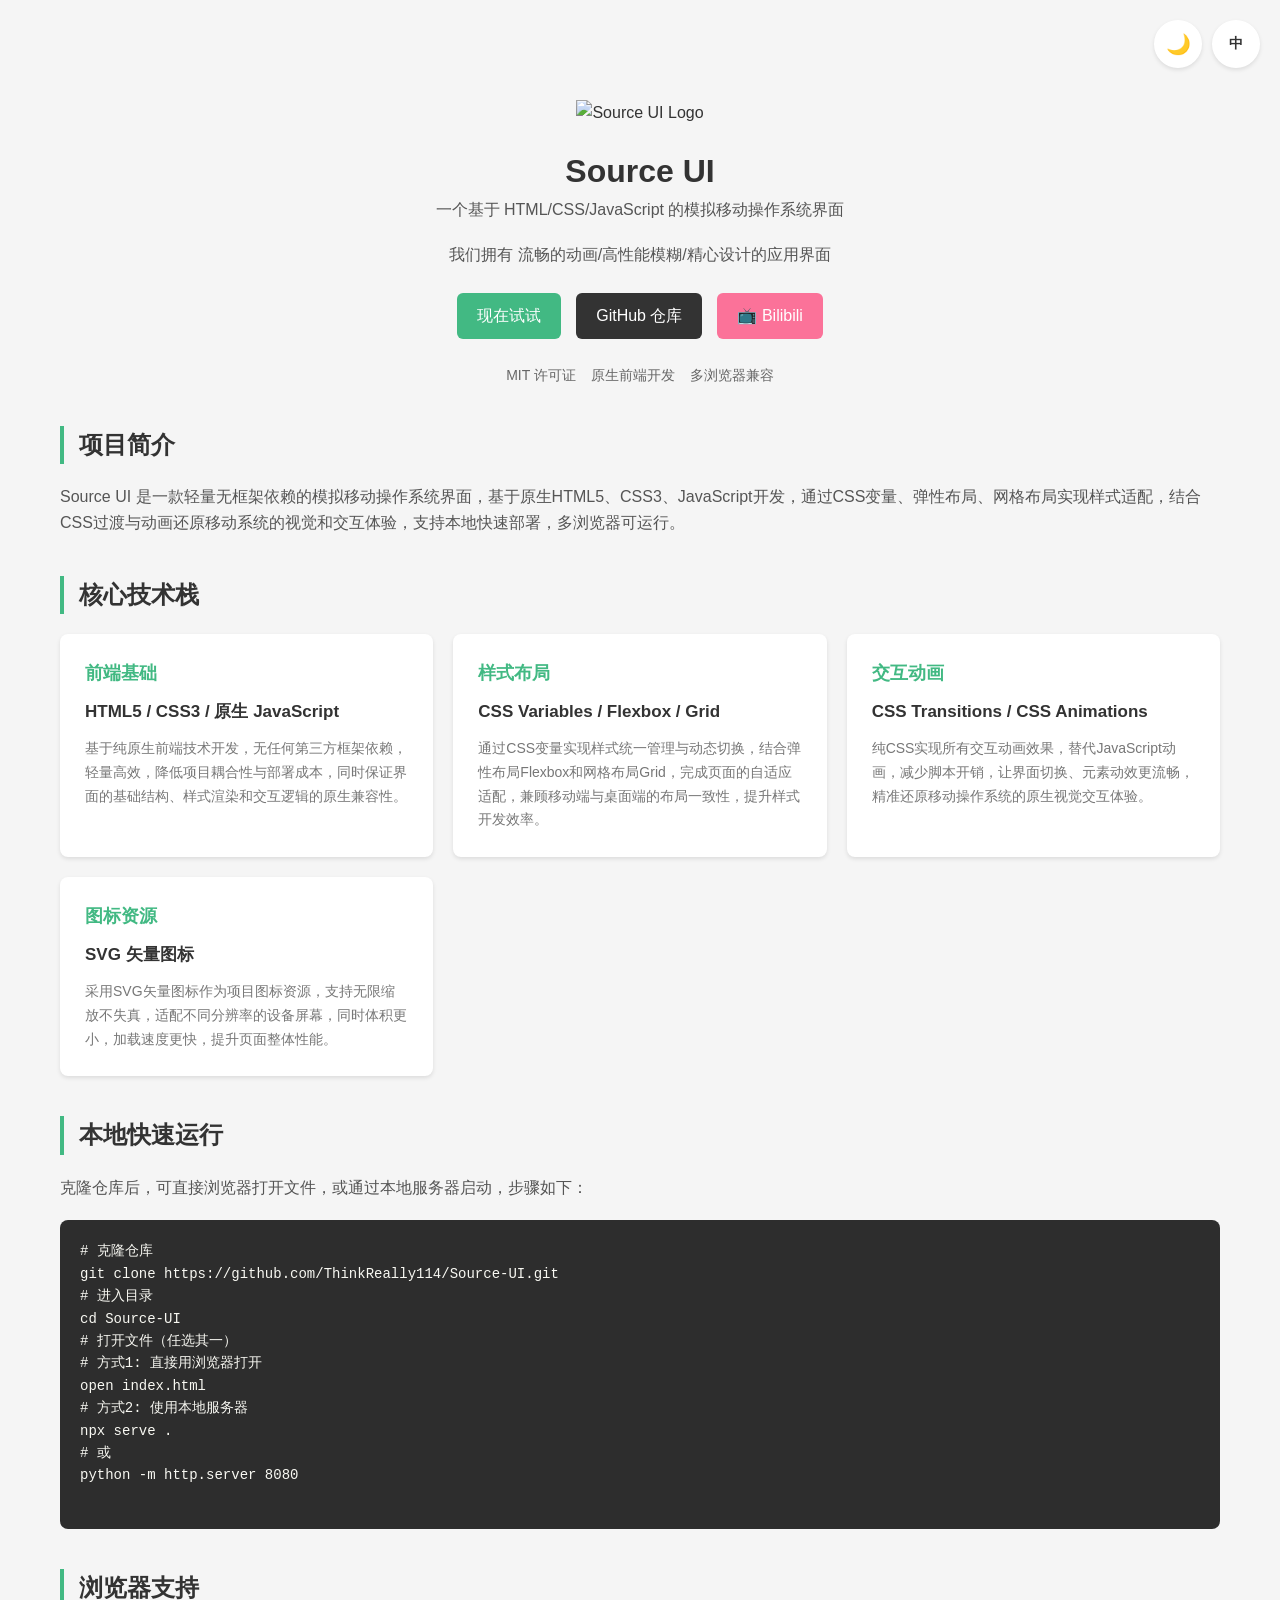
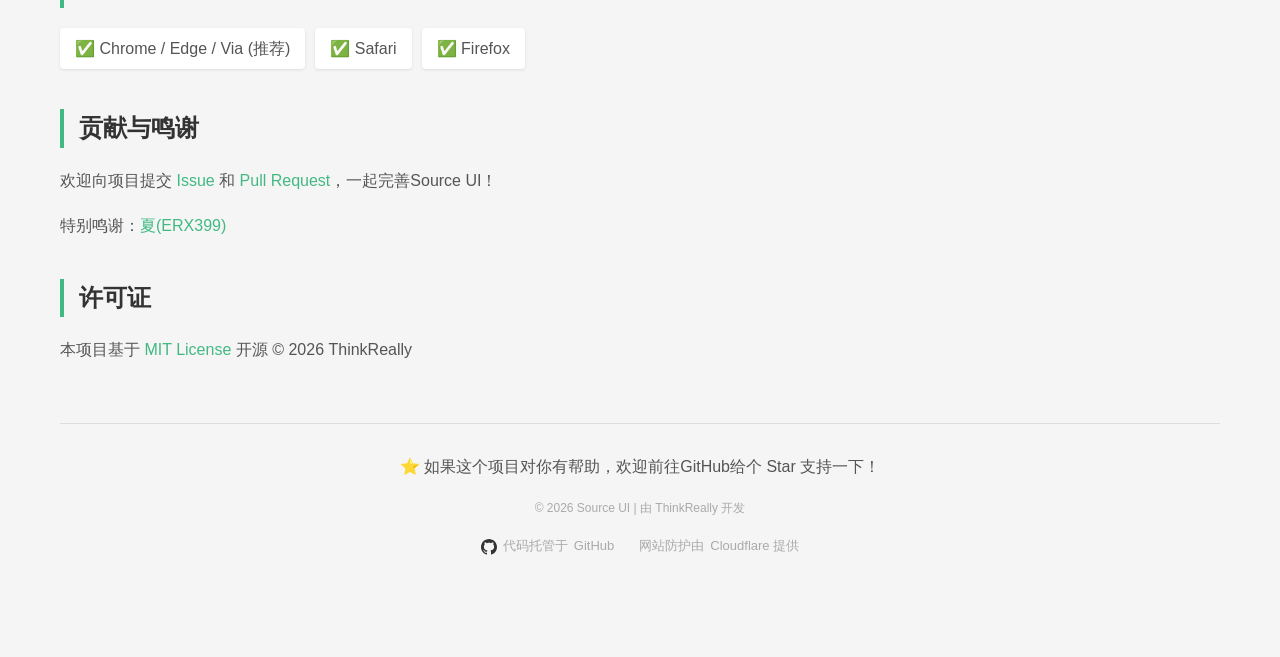
==== index.html @ 9b94d19e "Update index.html" ====
<!DOCTYPE html>
<html lang="zh-CN">
<head>
    <meta charset="UTF-8">
    <meta name="viewport" content="width=device-width, initial-scale=1.0">
    <title>Source UI - 模拟移动操作系统界面</title>
    <!-- 引入鸿蒙开源字体 HarmonyOS Sans 免费CDN -->
    <link rel="stylesheet" href="https://cdn.jsdelivr.net/npm/@fontsource/harmonyos-sans@4.0.0/index.min.css">
    <style>
        * {
            margin: 0;
            padding: 0;
            box-sizing: border-box;
            /* 全局替换为鸿蒙字体，兜底系统无衬线字体 */
            font-family: "HarmonyOS Sans", -apple-system, BlinkMacSystemFont, "Segoe UI", Roboto, "Helvetica Neue", Arial, sans-serif;
            transition: background-color 0.3s ease, color 0.3s ease, border-color 0.3s ease, box-shadow 0.3s ease, fill 0.3s ease, opacity 0.3s ease, transform 0.3s ease, visibility 0.3s ease;
            outline: none;
            -webkit-tap-highlight-color: transparent;
        }
        button::-moz-focus-inner,
        a::-moz-focus-inner {
            border: 0;
        }
        button, a, input, select {
            outline: none !important;
            -webkit-appearance: none;
            appearance: none;
        }
        button:focus, a:focus,
        button:focus-visible, a:focus-visible {
            outline: 0 !important;
            box-shadow: none !important;
        }
        :root {
            --bg-main: #f5f5f5;
            --bg-card: #ffffff;
            --bg-code: #2d2d2d;
            --bg-btn-git: #333333;
            --text-main: #333333;
            --text-secondary: #555555;
            --text-tertiary: #666666;
            --text-code: #f8f8f2;
            --border-color: #dddddd;
            --accent-color: #42b983;
            --bili-color: #fb7299;
            --shadow: 0 2px 4px rgba(0,0,0,0.1);
            --shadow-sm: 0 1px 3px rgba(0,0,0,0.1);
            --bg-lang: #ffffff;
            --text-sm: #777777;
            --text-copyright: #aaaaaa;
            --icon-color: #333333;
            --modal-mask: rgba(0,0,0,0.2);
            --modal-bg: #ffffff;
        }
        :root.dark {
            --bg-main: #1a1a1a;
            --bg-card: #2d2d2d;
            --bg-code: #1e1e1e;
            --bg-btn-git: #444444;
            --text-main: #f5f5f5;
            --text-secondary: #e0e0e0;
            --text-tertiary: #b0b0b0;
            --text-code: #dcdcdc;
            --border-color: #444444;
            --accent-color: #42b983;
            --bili-color: #fb7299;
            --shadow: 0 2px 4px rgba(0,0,0,0.3);
            --shadow-sm: 0 1px 3px rgba(0,0,0,0.3);
            --bg-lang: #2d2d2d;
            --text-sm: #999999;
            --text-copyright: #666666;
            --icon-color: #e0e0e0;
            --modal-mask: rgba(0,0,0,0.3);
            --modal-bg: #2d2d2d;
        }
        html {
            background-color: var(--bg-main);
            transition: background-color 0.3s ease;
        }
        body {
            background: var(--bg-main);
            color: var(--text-main);
            line-height: 1.6;
            padding: 20px;
            max-width: 1200px;
            margin: 0 auto;
            padding-top: 80px;
            padding-bottom: 80px;
            position: relative;
            min-height: 100vh;
        }
        body.modal-open {
            overflow: hidden;
        }
        .control-buttons {
            position: fixed;
            top: 20px;
            right: 20px;
            display: flex;
            gap: 10px;
            z-index: 9999;
        }
        .mode-toggle, .lang-select {
            width: 48px;
            height: 48px;
            border-radius: 50%;
            border: none;
            background: var(--bg-lang);
            color: var(--text-main);
            font-size: 20px;
            cursor: pointer;
            box-shadow: var(--shadow);
            display: flex;
            align-items: center;
            justify-content: center;
            transform: translateZ(0);
        }
        .lang-select {
            font-size: 14px;
            font-weight: 600;
        }
        .mode-toggle:hover, .lang-select:hover {
            background: var(--accent-color);
            color: #fff;
        }
        /* 语言选择模态框样式（保留背景毛玻璃+开闭动画） */
        .lang-modal-mask {
            position: fixed;
            top: 0;
            left: 0;
            width: 100%;
            height: 100%;
            background: var(--modal-mask);
            display: flex;
            align-items: center;
            justify-content: center;
            z-index: 10000;
            /* 模态框背景毛玻璃模糊完整保留 */
            -webkit-backdrop-filter: blur(14px);
            backdrop-filter: blur(14px);
            transform: translateZ(0);
            will-change: backdrop-filter, opacity;
            /* 开闭双动画核心配置 */
            opacity: 0;
            visibility: hidden;
            pointer-events: none;
            transition: opacity 0.35s ease, visibility 0.35s ease, backdrop-filter 0.35s ease;
        }
        .lang-modal-mask.show {
            opacity: 1;
            visibility: visible;
            pointer-events: all;
        }
        .lang-modal {
            background: var(--modal-bg);
            border-radius: 16px;
            width: 90%;
            max-width: 400px;
            box-shadow: 0 8px 32px rgba(0,0,0,0.15);
            /* 开闭缩放动画 */
            transform: scale(0.85) translateY(20px);
            opacity: 0;
            transition: transform 0.35s cubic-bezier(0.34, 1.56, 0.64, 1), opacity 0.35s ease;
            transform: translateZ(0);
        }
        .lang-modal-mask.show .lang-modal {
            transform: scale(1) translateY(0);
            opacity: 1;
        }
        .lang-modal-header {
            display: flex;
            align-items: center;
            justify-content: space-between;
            padding: 20px 24px;
            border-bottom: 1px solid var(--border-color);
        }
        .lang-modal-header h3 {
            font-size: 18px;
            color: var(--text-main);
            font-weight: 600;
        }
        .lang-modal-close {
            width: 32px;
            height: 32px;
            border-radius: 50%;
            border: none;
            background: transparent;
            color: var(--text-tertiary);
            font-size: 22px;
            cursor: pointer;
            display: flex;
            align-items: center;
            justify-content: center;
            transition: all 0.2s ease;
        }
        .lang-modal-close:hover {
            background: var(--bg-main);
            color: var(--accent-color);
        }
        .lang-modal-options {
            padding: 8px 0;
        }
        .lang-option {
            padding: 16px 24px;
            cursor: pointer;
            color: var(--text-main);
            font-size: 16px;
            transition: all 0.2s ease;
            display: flex;
            align-items: center;
            justify-content: space-between;
        }
        .lang-option:hover {
            background: var(--bg-main);
            color: var(--accent-color);
        }
        .lang-option.active {
            color: var(--accent-color);
            font-weight: 600;
        }
        .lang-option.active::after {
            content: "✓";
            color: var(--accent-color);
            font-weight: 700;
        }
        header {
            text-align: center;
            margin: 20px 0 40px;
        }
        .logo {
            width: 200px;
            margin-bottom: 20px;
        }
        .btn-group {
            display: flex;
            gap: 15px;
            justify-content: center;
            flex-wrap: wrap;
            margin: 25px 0;
        }
        .btn {
            text-decoration: none;
            color: #fff;
            padding: 10px 20px;
            border-radius: 6px;
            font-size: 16px;
            transition: opacity 0.3s, background-color 0.3s;
            display: inline-block;
        }
        .btn:hover {
            opacity: 0.9;
            text-decoration: none;
        }
        .btn-try {
            background: var(--accent-color);
        }
        .btn-github {
            background: var(--bg-btn-git);
        }
        .btn-bilibili {
            background: var(--bili-color);
        }
        .tag-group {
            display: flex;
            gap: 15px;
            justify-content: center;
            flex-wrap: wrap;
            color: var(--text-tertiary);
            font-size: 14px;
            margin-bottom: 30px;
        }
        h2 {
            font-size: 24px;
            margin: 40px 0 20px;
            color: var(--text-main);
            border-left: 4px solid var(--accent-color);
            padding-left: 15px;
        }
        p {
            font-size: 16px;
            margin-bottom: 20px;
            color: var(--text-secondary);
        }
        .tech-stack {
            display: grid;
            grid-template-columns: repeat(auto-fit, minmax(280px, 1fr));
            gap: 20px;
            margin: 20px 0;
        }
        .tech-card {
            background: var(--bg-card);
            padding: 25px;
            border-radius: 8px;
            box-shadow: var(--shadow);
        }
        .tech-card h3 {
            color: var(--accent-color);
            font-size: 18px;
            margin-bottom: 10px;
            display: flex;
            align-items: center;
            gap: 8px;
        }
        .tech-card .tech-name {
            color: var(--text-main);
            font-weight: 600;
            font-size: 17px;
            margin-bottom: 12px;
        }
        .tech-card .tech-desc {
            color: var(--text-sm);
            font-size: 14px;
            line-height: 1.7;
        }
        pre {
            background: var(--bg-code);
            color: var(--text-code);
            padding: 20px;
            border-radius: 8px;
            overflow-x: auto;
            font-size: 14px;
            margin: 20px 0;
            /* 代码块等宽字体兜底 */
            font-family: "HarmonyOS Sans SC", "Consolas", "Monaco", monospace;
        }
        .browser-list {
            display: flex;
            gap: 10px;
            flex-wrap: wrap;
            margin: 15px 0;
        }
        .browser-item {
            background: var(--bg-card);
            padding: 8px 15px;
            border-radius: 4px;
            box-shadow: var(--shadow-sm);
            color: var(--text-secondary);
        }
        .browser-item::before {
            content: "✅ ";
            color: var(--accent-color);
        }
        footer {
            text-align: center;
            margin: 60px 0 20px;
            padding-top: 30px;
            border-top: 1px solid var(--border-color);
            color: var(--text-tertiary);
            font-size: 14px;
        }
        /* 版权文字缩小+压暗专属样式 */
        .copyright-text {
            font-size: 12px;
            color: var(--text-copyright);
            margin-bottom: 18px;
        }
        /* 标识容器样式 */
        .protected-badges {
            display: flex;
            align-items: center;
            justify-content: center;
            flex-wrap: wrap;
            gap: 25px;
            font-size: 13px;
            color: var(--text-copyright);
        }
        .protected-badges a {
            display: inline-flex;
            align-items: center;
            gap: 6px;
            color: var(--text-copyright);
            text-decoration: none;
            transition: color 0.3s ease;
        }
        .protected-badges a:hover {
            color: var(--accent-color);
            text-decoration: none;
        }
        .protected-badges svg {
            width: 16px;
            height: 16px;
            fill: var(--icon-color);
            transition: fill 0.3s ease;
        }
        .protected-badges a:hover svg {
            fill: var(--accent-color);
        }
        a {
            color: var(--accent-color);
            text-decoration: none;
        }
        a:hover {
            text-decoration: underline;
        }
        @media (max-width: 480px) {
            .control-buttons {
                top: 15px;
                right: 15px;
                gap: 8px;
            }
            .mode-toggle, .lang-select {
                width: 40px;
                height: 40px;
                font-size: 18px;
            }
            .lang-select {
                font-size: 12px;
            }
            .logo {
                width: 150px;
            }
            h1 {
                font-size: 24px;
            }
            .btn {
                padding: 8px 16px;
                font-size: 14px;
            }
            body {
                padding-top: 70px;
                padding-bottom: 70px;
                padding-left: 15px;
                padding-right: 15px;
            }
            .tech-stack {
                grid-template-columns: 1fr;
                gap: 15px;
            }
            .tech-card {
                padding: 20px;
            }
            .protected-badges {
                gap: 15px;
                flex-direction: column;
            }
            .lang-modal {
                max-width: 90%;
            }
        }
    </style>
</head>
<body>
    <!-- 控制按钮：深色模式+语言切换 -->
    <div class="control-buttons">
        <button class="mode-toggle" id="modeToggle">🌙</button>
        <button class="lang-select" id="langSelect">中</button>
    </div>

    <!-- 语言选择模态框 -->
    <div class="lang-modal-mask" id="langModalMask">
        <div class="lang-modal" id="langModal">
            <div class="lang-modal-header">
                <h3 data-i18n="langSelectTitle">选择语言</h3>
                <button class="lang-modal-close" id="langModalClose">×</button>
            </div>
            <div class="lang-modal-options">
                <div class="lang-option" data-lang="zh-CN">简体中文</div>
                <div class="lang-option" data-lang="zh-TW">繁體中文</div>
                <div class="lang-option" data-lang="en">English</div>
                <div class="lang-option" data-lang="neko">猫娘语言</div>
            </div>
        </div>
    </div>

    <!-- 头部/logo/按钮 -->
    <header>
        <img src="https://raw.githubusercontent.com/ThinkReally114/Source-UI/main/server.png" alt="Source UI Logo" class="logo">
        <h1 data-i18n="title">Source UI</h1>
        <p data-i18n="subtitle">一个基于 HTML/CSS/JavaScript 的模拟移动操作系统界面</p>
        <p data-i18n="blur">我们拥有 流畅的动画/高性能模糊/精心设计的应用界面</p>
        <div class="btn-group">
            <a href="https://nebulacn.qzz.io/" target="_blank" class="btn btn-try" data-i18n="tryNow">现在试试</a>
            <a href="https://github.com/ThinkReally114/Source-UI" target="_blank" class="btn btn-github" data-i18n="githubRepo">GitHub 仓库</a>
            <a href="#" target="_blank" class="btn btn-bilibili" data-i18n="bilibili">📺 Bilibili</a>
        </div>
        <div class="tag-group">
            <span data-i18n="mitLicense">MIT 许可证</span>
            <span data-i18n="nativeFrontend">原生前端开发</span>
            <span data-i18n="multiBrowser">多浏览器兼容</span>
        </div>
    </header>
    <!-- 项目简介 -->
    <section>
        <h2 data-i18n="projectIntro">项目简介</h2>
        <p data-i18n="projectDesc">Source UI 是一款轻量无框架依赖的模拟移动操作系统界面，基于原生HTML5、CSS3、JavaScript开发，通过CSS变量、弹性布局、网格布局实现样式适配，结合CSS过渡与动画还原移动系统的视觉和交互体验，支持本地快速部署，多浏览器可运行。</p>
    </section>
    <!-- 核心技术栈 -->
    <section>
        <h2 data-i18n="techStack">核心技术栈</h2>
        <div class="tech-stack">
            <div class="tech-card">
                <h3><span data-i18n="frontendTitle">前端基础</span></h3>
                <div class="tech-name" data-i18n="frontendName">HTML5 / CSS3 / 原生 JavaScript</div>
                <div class="tech-desc" data-i18n="frontendDesc">基于纯原生前端技术开发，无任何第三方框架依赖，轻量高效，降低项目耦合性与部署成本，同时保证界面的基础结构、样式渲染和交互逻辑的原生兼容性。</div>
            </div>
            <div class="tech-card">
                <h3><span data-i18n="styleTitle">样式布局</span></h3>
                <div class="tech-name" data-i18n="styleName">CSS Variables / Flexbox / Grid</div>
                <div class="tech-desc" data-i18n="styleDesc">通过CSS变量实现样式统一管理与动态切换，结合弹性布局Flexbox和网格布局Grid，完成页面的自适应适配，兼顾移动端与桌面端的布局一致性，提升样式开发效率。</div>
            </div>
            <div class="tech-card">
                <h3><span data-i18n="animationTitle">交互动画</span></h3>
                <div class="tech-name" data-i18n="animationName">CSS Transitions / CSS Animations</div>
                <div class="tech-desc" data-i18n="animationDesc">纯CSS实现所有交互动画效果，替代JavaScript动画，减少脚本开销，让界面切换、元素动效更流畅，精准还原移动操作系统的原生视觉交互体验。</div>
            </div>
            <div class="tech-card">
                <h3><span data-i18n="iconTitle">图标资源</span></h3>
                <div class="tech-name" data-i18n="iconName">SVG 矢量图标</div>
                <div class="tech-desc" data-i18n="iconDesc">采用SVG矢量图标作为项目图标资源，支持无限缩放不失真，适配不同分辨率的设备屏幕，同时体积更小，加载速度更快，提升页面整体性能。</div>
            </div>
        </div>
    </section>
    <!-- 本地运行 -->
    <section>
        <h2 data-i18n="localRun">本地快速运行</h2>
        <p data-i18n="localRunDesc">克隆仓库后，可直接浏览器打开文件，或通过本地服务器启动，步骤如下：</p>
        <pre>
# 克隆仓库
git clone https://github.com/ThinkReally114/Source-UI.git
# 进入目录
cd Source-UI
# 打开文件（任选其一）
# 方式1: 直接用浏览器打开
open index.html
# 方式2: 使用本地服务器
npx serve .
# 或
python -m http.server 8080
        </pre>
    </section>
    <!-- 浏览器支持 -->
    <section>
        <h2 data-i18n="browserSupport">浏览器支持</h2>
        <div class="browser-list">
            <div class="browser-item" data-i18n="chromeEdge">Chrome / Edge / Via (推荐)</div>
            <div class="browser-item">Safari</div>
            <div class="browser-item">Firefox</div>
        </div>
    </section>
    <!-- 贡献与鸣谢 -->
    <section>
        <h2 data-i18n="contribution">贡献与鸣谢</h2>
        <p data-i18n="contributionDesc">欢迎向项目提交 <a href="https://github.com/ThinkReally114/Source-UI/issues" target="_blank">Issue</a> 和 <a href="https://github.com/ThinkReally114/Source-UI/pulls" target="_blank">Pull Request</a>，一起完善Source UI！</p>
        <p data-i18n="specialThanks">特别鸣谢：<a href="https://github.com/ERX399" target="_blank">夏(ERX399)</a></p>
    </section>
    <!-- 许可证 -->
    <section>
        <h2 data-i18n="license">许可证</h2>
        <p data-i18n="licenseDesc">本项目基于 <a href="https://github.com/ThinkReally114/Source-UI/blob/main/LICENSE" target="_blank">MIT License</a> 开源 © 2026 ThinkReally</p>
    </section>
    <!-- 页脚 -->
    <footer>
        <p data-i18n="starSupport">⭐ 如果这个项目对你有帮助，欢迎前往GitHub给个 Star 支持一下！</p>
        <!-- 缩小+压暗后的版权文字 -->
        <p class="copyright-text" data-i18n="copyright">© 2026 Source UI | 由 ThinkReally 开发</p>
        <!-- 标识区 -->
        <div class="protected-badges">
            <a href="https://github.com/ThinkReally114/Source-UI" target="_blank">
                <svg viewBox="0 0 24 24" xmlns="http://www.w3.org/2000/svg">
                    <path d="M12 0c-6.626 0-12 5.373-12 12 0 5.302 3.438 9.8 8.207 11.387.599.111.793-.261.793-.577v-2.234c-3.338.726-4.033-1.416-4.033-1.416-.546-1.387-1.333-1.756-1.333-1.756-1.089-.745.083-.729.083-.729 1.205.084 1.839 1.237 1.839 1.237 1.07 1.834 2.807 1.304 3.492.997.107-.775.418-1.305.762-1.604-2.665-.305-5.467-1.334-5.467-5.931 0-1.311.469-2.381 1.236-3.221-.124-.303-.535-1.524.117-3.176 0 0 1.008-.322 3.301 1.23.957-.266 1.983-.399 3.003-.404 1.02.005 2.047.138 3.006.404 2.291-1.552 3.297-1.23 3.297-1.23.653 1.653.242 2.874.118 3.176.77.84 1.235 1.911 1.235 3.221 0 4.609-2.807 5.624-5.479 5.921.43.372.823 1.102.823 2.222v3.293c0 .319.192.694.801.576 4.765-1.589 8.199-6.086 8.199-11.386 0-6.627-5.373-12-12-12z"/>
                </svg>
                <span data-i18n="poweredBy">代码托管于</span> GitHub
            </a>
            <!-- Cloudflare纯文字，无SVG图标 -->
            <a href="https://www.cloudflare.com/" target="_blank">
                <span data-i18n="protectedBy">网站防护由</span> Cloudflare 提供
            </a>
        </div>
    </footer>

    <script>
        // 1. 多语言配置（含猫娘版全字段）
        const langData = {
            'zh-CN': {
                langSelectTitle: '选择语言',
                title: 'Source UI',
                subtitle: '一个基于 HTML/CSS/JavaScript 的模拟移动操作系统界面',
                blur: '我们拥有 流畅的动画/高性能模糊/精心设计的应用界面',
                tryNow: '现在试试',
                githubRepo: 'GitHub 仓库',
                bilibili: '📺 Bilibili',
                mitLicense: 'MIT 许可证',
                nativeFrontend: '原生前端开发',
                multiBrowser: '多浏览器兼容',
                projectIntro: '项目简介',
                projectDesc: 'Source UI 是一款轻量无框架依赖的模拟移动操作系统界面，基于原生HTML5、CSS3、JavaScript开发，通过CSS变量、弹性布局、网格布局实现样式适配，结合CSS过渡与动画还原移动系统的视觉和交互体验，支持本地快速部署，多浏览器可运行。',
                techStack: '核心技术栈',
                frontendTitle: '前端基础',
                frontendName: 'HTML5 / CSS3 / 原生 JavaScript',
                frontendDesc: '基于纯原生前端技术开发，无任何第三方框架依赖，轻量高效，降低项目耦合性与部署成本，同时保证界面的基础结构、样式渲染和交互逻辑的原生兼容性。',
                styleTitle: '样式布局',
                styleName: 'CSS Variables / Flexbox / Grid',
                styleDesc: '通过CSS变量实现样式统一管理与动态切换，结合弹性布局Flexbox和网格布局Grid，完成页面的自适应适配，兼顾移动端与桌面端的布局一致性，提升样式开发效率。',
                animationTitle: '交互动画',
                animationName: 'CSS Transitions / CSS Animations',
                animationDesc: '纯CSS实现所有交互动画效果，替代JavaScript动画，减少脚本开销，让界面切换、元素动效更流畅，精准还原移动操作系统的原生视觉交互体验。',
                iconTitle: '图标资源',
                iconName: 'SVG 矢量图标',
                iconDesc: '采用SVG矢量图标作为项目图标资源，支持无限缩放不失真，适配不同分辨率的设备屏幕，同时体积更小，加载速度更快，提升页面整体性能。',
                localRun: '本地快速运行',
                localRunDesc: '克隆仓库后，可直接浏览器打开文件，或通过本地服务器启动，步骤如下：',
                browserSupport: '浏览器支持',
                chromeEdge: 'Chrome / Edge / Via (推荐)',
                contribution: '贡献与鸣谢',
                contributionDesc: '欢迎向项目提交 <a href="https://github.com/ThinkReally114/Source-UI/issues" target="_blank">Issue</a> 和 <a href="https://github.com/ThinkReally114/Source-UI/pulls" target="_blank">Pull Request</a>，一起完善Source UI！',
                specialThanks: '特别鸣谢：<a href="https://github.com/ERX399" target="_blank">夏(ERX399)</a>',
                license: '许可证',
                licenseDesc: '本项目基于 <a href="https://github.com/ThinkReally114/Source-UI/blob/main/LICENSE" target="_blank">MIT License</a> 开源 © 2026 ThinkReally',
                starSupport: '⭐ 如果这个项目对你有帮助，欢迎前往GitHub给个 Star 支持一下！',
                copyright: '© 2026 Source UI | 由 ThinkReally 开发',
                poweredBy: '代码托管于',
                protectedBy: '网站防护由'
            },
            'zh-TW': {
                langSelectTitle: '選擇語言',
                title: 'Source UI',
                subtitle: '一個基於 HTML/CSS/JavaScript 的模擬行動作業系統介面',
                blur: '我們擁有 流暢的動畫/高性能模糊/精心設計的應用界面',
                tryNow: '立即體驗',
                githubRepo: 'GitHub 倉庫',
                bilibili: '📺 Bilibili',
                mitLicense: 'MIT 授權合約',
                nativeFrontend: '原生前端開發',
                multiBrowser: '多瀏覽器相容',
                projectIntro: '專案簡介',
                projectDesc: 'Source UI 是一款輕量無框架依賴的模擬行動作業系統介面，基於原生HTML5、CSS3、JavaScript開發，透過CSS變數、彈性配置、網格配置實現樣式適配，結合CSS過渡與動畫還原行動系統的視覺和交互體驗，支援本地快速部署，多瀏覽器可執行。',
                techStack: '核心技術棧',
                frontendTitle: '前端基礎',
                frontendName: 'HTML5 / CSS3 / 原生 JavaScript',
                frontendDesc: '基於純原生前端技術開發，無任何第三方框架依賴，輕量高效，降低專案耦合性與部署成本，同時確保介面的基礎結構、樣式渲染和交互邏輯的原生相容性。',
                styleTitle: '樣式布局',
                styleName: 'CSS Variables / Flexbox / Grid',
                styleDesc: '透過CSS變數實現樣式統一管理與動態切換，結合彈性布局Flexbox和網格布局Grid，完成頁面的自適應適配，兼顧行動端與桌面端的布局一致性，提升樣式開發效率。',
                animationTitle: '交互动畫',
                animationName: 'CSS Transitions / CSS Animations',
                animationDesc: '純CSS實現所有交互动畫效果，替代JavaScript動畫，減少腳本開銷，讓介面切換、元素動效更流暢，精準還原行動作業系統的原生視覺交互體驗。',
                iconTitle: '圖標資源',
                iconName: 'SVG 矢量圖標',
                iconDesc: '採用SVG矢量圖標做為專案圖標資源，支援無限縮放不失真，適配不同解析度的設備螢幕，同時體積更小，加載速度更快，提升頁面整體效能。',
                localRun: '本地快速執行',
                localRunDesc: '複製倉庫後，可直接用瀏覽器開啟檔案，或透過本地伺服器啟動，步驟如下：',
                browserSupport: '瀏覽器支援',
                chromeEdge: 'Chrome / Edge / Via (建議)',
                contribution: '貢獻與致謝',
                contributionDesc: '歡迎向專案提交 <a href="https://github.com/ThinkReally114/Source-UI/issues" target="_blank">Issue</a> 和 <a href="https://github.com/ThinkReally114/Source-UI/pulls" target="_blank">Pull Request</a>，一起完善Source UI！',
                specialThanks: '特別致謝：<a href="https://github.com/ERX399" target="_blank">夏(ERX399)</a>',
                license: '授權合約',
                licenseDesc: '本專案基於 <a href="https://github.com/ThinkReally114/Source-UI/blob/main/LICENSE" target="_blank">MIT License</a> 開源 © 2026 ThinkReally',
                starSupport: '⭐ 如果這個專案對你有幫助，歡迎前往GitHub給個 Star 支持一下！',
                copyright: '© 2026 Source UI | 由 ThinkReally 開發',
                poweredBy: '程式碼託管於',
                protectedBy: '網站防護由'
            },
            'en': {
                langSelectTitle: 'Select Language',
                title: 'Source UI',
                subtitle: 'A simulated mobile OS interface based on HTML/CSS/JavaScript',
                blur: 'We have smooth animations / high-performance blurring / a thoughtfully designed app interface.',
                tryNow: 'Try Now',
                githubRepo: 'GitHub Repo',
                bilibili: '📺 Bilibili',
                mitLicense: 'MIT License',
                nativeFrontend: 'Native Frontend Development',
                multiBrowser: 'Multi-browser Compatible',
                projectIntro: 'Project Introduction',
                projectDesc: 'Source UI is a lightweight simulated mobile OS interface without framework dependencies, developed based on native HTML5, CSS3 and JavaScript. It realizes style adaptation through CSS variables, Flexbox and Grid, restores the visual and interactive experience of mobile systems with CSS Transitions and Animations, supports rapid local deployment and runs on multiple browsers.',
                techStack: 'Core Tech Stack',
                frontendTitle: 'Frontend Foundation',
                frontendName: 'HTML5 / CSS3 / Native JavaScript',
                frontendDesc: 'Developed based on pure native frontend technologies without any third-party framework dependencies, it is lightweight and efficient, reducing project coupling and deployment costs while ensuring native compatibility of the interface\'s basic structure, style rendering and interactive logic.',
                styleTitle: 'Style & Layout',
                styleName: 'CSS Variables / Flexbox / Grid',
                styleDesc: 'Realize unified style management and dynamic switching through CSS variables, and complete adaptive page layout with Flexbox and Grid, ensuring layout consistency between mobile and desktop ends and improving style development efficiency.',
                animationTitle: 'Interactive Animation',
                animationName: 'CSS Transitions / CSS Animations',
                animationDesc: 'All interactive animation effects are implemented by pure CSS instead of JavaScript animation, reducing script overhead, making interface switching and element effects smoother, and accurately restoring the native visual interactive experience of mobile OS.',
                iconTitle: 'Icon Resources',
                iconName: 'SVG Vector Icons',
                iconDesc: 'Use SVG vector icons as project icon resources, supporting infinite scaling without distortion, adapting to device screens of different resolutions, and with smaller size and faster loading speed to improve overall page performance.',
                localRun: 'Run Locally',
                localRunDesc: 'After cloning the repository, you can open the file directly in the browser or start it through a local server with the following steps:',
                browserSupport: 'Browser Support',
                chromeEdge: 'Chrome / Edge / Via (Recommended)',
                contribution: 'Contribution & Acknowledgments',
                contributionDesc: 'Welcome to submit <a href="https://github.com/ThinkReally114/Source-UI/issues" target="_blank">Issue</a> and <a href="https://github.com/ThinkReally114/Source-UI/pulls" target="_blank">Pull Request</a> to improve Source UI together!',
                specialThanks: 'Special Thanks: <a href="https://github.com/ERX399" target="_blank">Xia(ERX399)</a>',
                license: 'License',
                licenseDesc: 'This project is open source under the <a href="https://github.com/ThinkReally114/Source-UI/blob/main/LICENSE" target="_blank">MIT License</a> © 2026 ThinkReally',
                starSupport: '⭐ If this project helps you, please give it a Star on GitHub!',
                copyright: '© 2026 Source UI | Developed by ThinkReally',
                poweredBy: 'Code hosted on',
                protectedBy: 'Site protected by'
            },
            // 猫娘版语言包
            'neko': {
                langSelectTitle: '要换什么语言喵?',
                title: 'Source UI',
                subtitle: '人家是基于HTML/CSS/JavaScript做的模拟手机系统界面喵~',
                blur: '人家有超流畅的动画/高性能模糊/超用心设计的应用界面喵~',
                tryNow: '快来试试喵',
                githubRepo: 'GitHub喵',
                bilibili: '📺 Bilibili',
                mitLicense: 'MIT许可证喵',
                nativeFrontend: '原生前端开发喵',
                multiBrowser: '好多地方都能用喵',
                projectIntro: '项目介绍喵',
                projectDesc: 'Source UI是人家做的超轻量、不用依赖任何框架的模拟手机系统界面喵~ 用原生HTML5、CSS3、JavaScript写的，用CSS变量、弹性布局、网格布局做了适配，还有超丝滑的CSS动画，还原手机系统的操作感喵~ 本地就能快速跑起来，好多浏览器都能用哦~',
                techStack: '核心技术喵',
                frontendTitle: '前端基础喵',
                frontendName: 'HTML5 / CSS3 / 原生JavaScript',
                frontendDesc: '人家用纯原生前端技术写的哦，没有用任何第三方框架，超轻量的喵~ 不仅降低了项目的复杂度，还能保证界面在各种浏览器里都能正常显示和操作喵~',
                styleTitle: '样式布局喵',
                styleName: 'CSS Variables / Flexbox / Grid',
                styleDesc: '人家用CSS变量统一管理了所有样式，还能一键切换深色模式哦，搭配Flexbox和Grid布局，不管是手机还是电脑都能完美适配喵，写样式也超方便的~',
                animationTitle: '交互动画喵',
                animationName: 'CSS Transitions / CSS Animations',
                animationDesc: '所有的动画都是用纯CSS写的哦，比JS动画更丝滑，还不会占用太多性能喵~ 完美还原了手机系统的原生操作手感，超流畅的~',
                iconTitle: '图标资源喵',
                iconName: 'SVG矢量图标',
                iconDesc: '人家用的都是SVG矢量图标哦，放大多少倍都不会糊，适配各种分辨率的屏幕，而且文件超小，加载速度更快喵~',
                localRun: '本地快速运行喵',
                localRunDesc: '把仓库克隆下来之后，直接用浏览器打开文件就能用啦，也可以用本地服务器启动哦，步骤在这里喵~',
                browserSupport: '浏览器支持喵',
                chromeEdge: 'Chrome / Edge / Via (强推喵)',
                contribution: '贡献与感谢喵',
                contributionDesc: '欢迎给人家的项目提 <a href="https://github.com/ThinkReally114/Source-UI/issues" target="_blank">Issue</a> 和 <a href="https://github.com/ThinkReally114/Source-UI/pulls" target="_blank">Pull Request</a> 呀，和人家一起完善Source UI喵~',
                specialThanks: '特别感谢：<a href="https://github.com/ERX399" target="_blank">夏(ERX399)</a> 喵~',
                license: '许可证喵',
                licenseDesc: '本项目基于 <a href="https://github.com/ThinkReally114/Source-UI/blob/main/LICENSE" target="_blank">MIT License</a> 开源哦 © 2026 ThinkReally 喵~',
                starSupport: '⭐ 如果这个项目帮到你的话，去GitHub给人家点个Star好不好嘛喵~',
                copyright: '© 2026 Source UI | 由 ThinkReally 开发喵~',
                protectedBy: '网站防护由'
            }
        };
        const LANG_STORAGE_KEY = 'source_ui_lang';
        const langSelect = document.getElementById('langSelect');
        const langModalMask = document.getElementById('langModalMask');
        const langModalClose = document.getElementById('langModalClose');
        const langOptions = document.querySelectorAll('.lang-option');
        let currentLang = 'zh-CN';

        // 渲染多语言
        function renderLang(lang) {
            const data = langData[lang];
            if (!data) return;
            document.querySelectorAll('[data-i18n]').forEach(el => {
                const key = el.getAttribute('data-i18n');
                if (data[key]) {
                    el.innerHTML = data[key];
                }
            });
            document.documentElement.lang = lang;
            // 更新语言按钮文字
            if (lang === 'zh-CN') langSelect.textContent = '中';
            else if (lang === 'zh-TW') langSelect.textContent = '繁';
            else if (lang === 'en') langSelect.textContent = 'En';
            else if (lang === 'neko') langSelect.textContent = '喵';
            // 高亮当前选中的语言
            langOptions.forEach(option => {
                if (option.getAttribute('data-lang') === lang) {
                    option.classList.add('active');
                } else {
                    option.classList.remove('active');
                }
            });
            // 保存到本地存储
            localStorage.setItem(LANG_STORAGE_KEY, lang);
            currentLang = lang;
        }

        // 打开语言模态框
        function openLangModal() {
            langModalMask.classList.add('show');
            document.body.classList.add('modal-open');
        }

        // 关闭语言模态框（等待动画完成）
        function closeLangModal() {
            langModalMask.classList.remove('show');
            // 等待动画播放完成后解除body滚动锁定
            setTimeout(() => {
                document.body.classList.remove('modal-open');
            }, 350);
        }

        // 2. 深色模式逻辑
        const modeToggle = document.getElementById('modeToggle');
        const root = document.documentElement;
        const MODE_STORAGE_KEY = 'source_ui_mode';
        function initMode() {
            const savedMode = localStorage.getItem(MODE_STORAGE_KEY);
            const isSystemDark = window.matchMedia('(prefers-color-scheme: dark)').matches;
            if (savedMode === 'dark' || (!savedMode && isSystemDark)) {
                root.classList.add('dark');
                modeToggle.textContent = '☀️';
            } else {
                root.classList.remove('dark');
                modeToggle.textContent = '🌙';
            }
        }
        function toggleMode() {
            const isDark = root.classList.contains('dark');
            if (isDark) {
                root.classList.remove('dark');
                modeToggle.textContent = '🌙';
                localStorage.setItem(MODE_STORAGE_KEY, 'light');
            } else {
                root.classList.add('dark');
                modeToggle.textContent = '☀️';
                localStorage.setItem(MODE_STORAGE_KEY, 'dark');
            }
        }

        // 事件绑定
        // 语言模态框事件
        langSelect.addEventListener('click', openLangModal);
        langModalClose.addEventListener('click', closeLangModal);
        // 点击遮罩关闭模态框
        langModalMask.addEventListener('click', (e) => {
            if (e.target === langModalMask) closeLangModal();
        });
        // ESC键关闭模态框
        document.addEventListener('keydown', (e) => {
            if (e.key === 'Escape' && langModalMask.classList.contains('show')) {
                closeLangModal();
            }
        });
        // 语言选项点击事件
        langOptions.forEach(option => {
            option.addEventListener('click', () => {
                const targetLang = option.getAttribute('data-lang');
                renderLang(targetLang);
                closeLangModal();
            });
        });
        // 深色模式事件
        modeToggle.addEventListener('click', toggleMode);

        // 页面初始化
        window.addEventListener('DOMContentLoaded', () => {
            // 初始化语言
            const savedLang = localStorage.getItem(LANG_STORAGE_KEY);
            if (savedLang && langData[savedLang]) renderLang(savedLang);
            else renderLang('zh-CN');
            // 初始化深色模式
            initMode();
        });
        // 监听系统深色模式变化
        window.matchMedia('(prefers-color-scheme: dark)').addEventListener('change', initMode);
    </script>
</body>
</html>
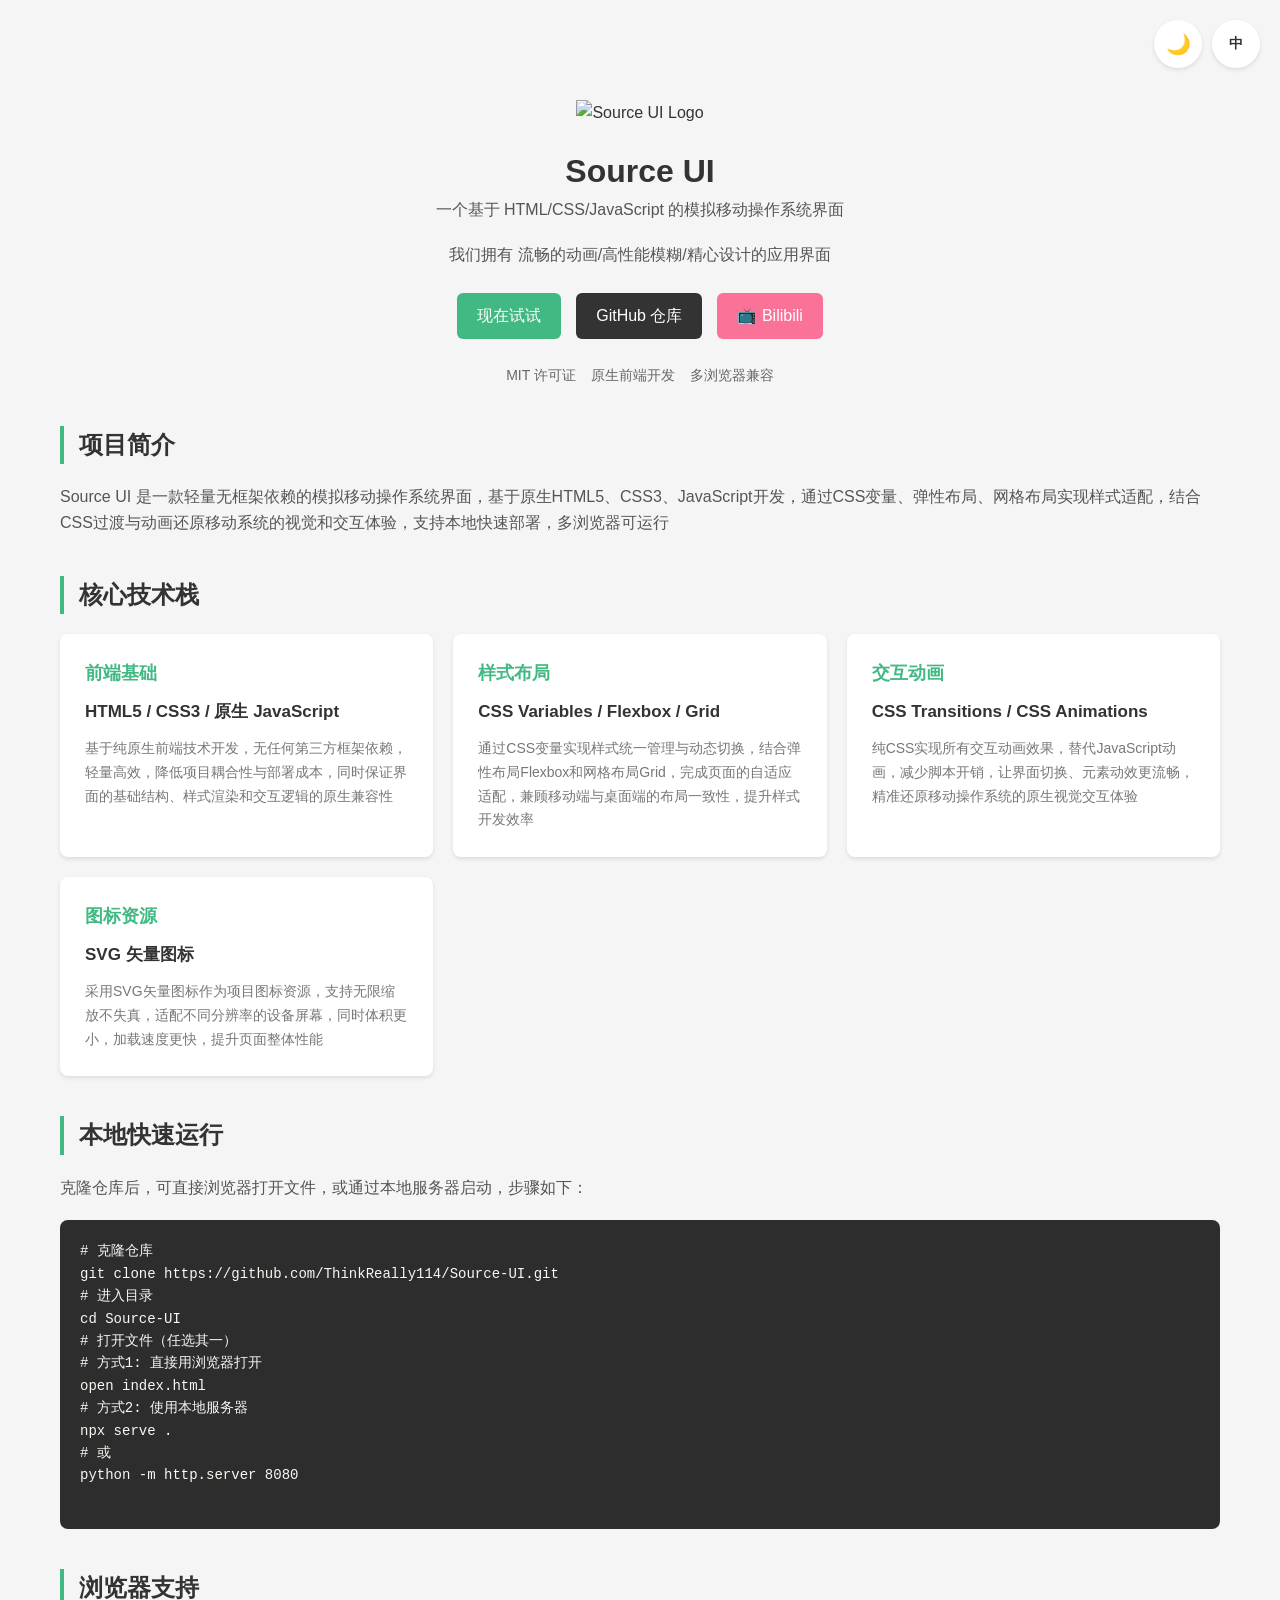
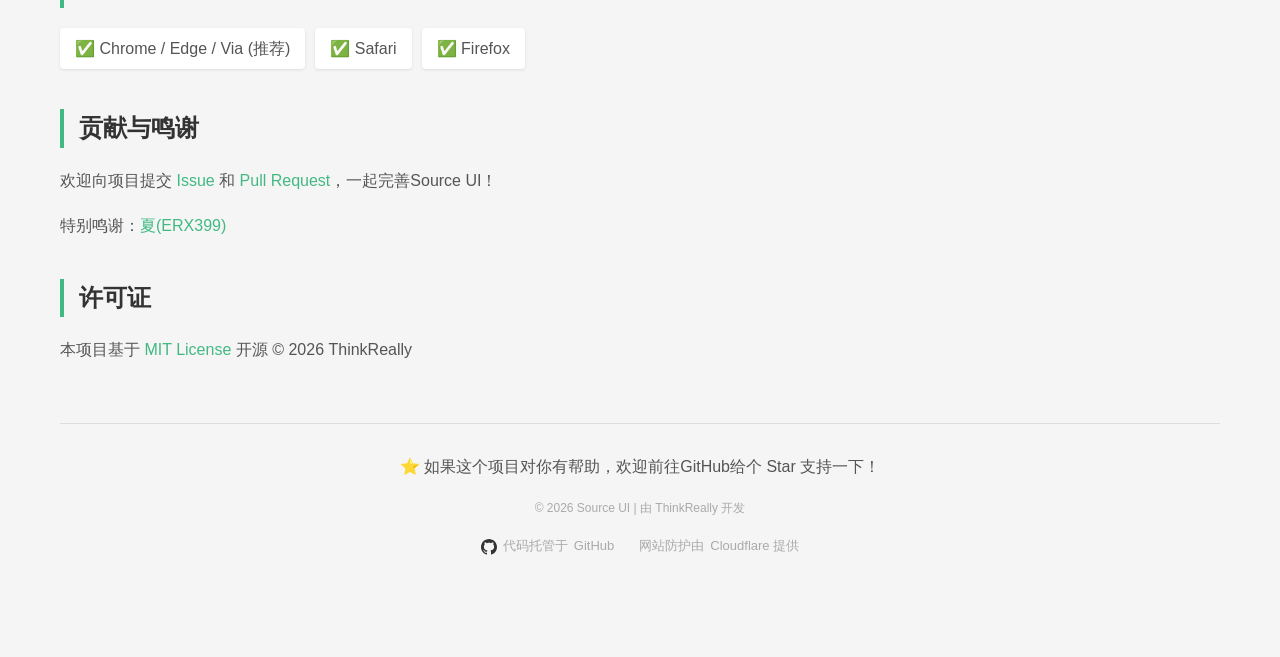
==== commit d682d894: "Update index.html" ====
--- a/index.html
+++ b/index.html
@@ -482,7 +482,7 @@
     <!-- 项目简介 -->
     <section>
         <h2 data-i18n="projectIntro">项目简介</h2>
-        <p data-i18n="projectDesc">Source UI 是一款轻量无框架依赖的模拟移动操作系统界面，基于原生HTML5、CSS3、JavaScript开发，通过CSS变量、弹性布局、网格布局实现样式适配，结合CSS过渡与动画还原移动系统的视觉和交互体验，支持本地快速部署，多浏览器可运行。</p>
+        <p data-i18n="projectDesc">Source UI 是一款轻量无框架依赖的模拟移动操作系统界面，基于原生HTML5、CSS3、JavaScript开发，通过CSS变量、弹性布局、网格布局实现样式适配，结合CSS过渡与动画还原移动系统的视觉和交互体验，支持本地快速部署，多浏览器可运行</p>
     </section>
     <!-- 核心技术栈 -->
     <section>
@@ -491,22 +491,22 @@
             <div class="tech-card">
                 <h3><span data-i18n="frontendTitle">前端基础</span></h3>
                 <div class="tech-name" data-i18n="frontendName">HTML5 / CSS3 / 原生 JavaScript</div>
-                <div class="tech-desc" data-i18n="frontendDesc">基于纯原生前端技术开发，无任何第三方框架依赖，轻量高效，降低项目耦合性与部署成本，同时保证界面的基础结构、样式渲染和交互逻辑的原生兼容性。</div>
+                <div class="tech-desc" data-i18n="frontendDesc">基于纯原生前端技术开发，无任何第三方框架依赖，轻量高效，降低项目耦合性与部署成本，同时保证界面的基础结构、样式渲染和交互逻辑的原生兼容性</div>
             </div>
             <div class="tech-card">
                 <h3><span data-i18n="styleTitle">样式布局</span></h3>
                 <div class="tech-name" data-i18n="styleName">CSS Variables / Flexbox / Grid</div>
-                <div class="tech-desc" data-i18n="styleDesc">通过CSS变量实现样式统一管理与动态切换，结合弹性布局Flexbox和网格布局Grid，完成页面的自适应适配，兼顾移动端与桌面端的布局一致性，提升样式开发效率。</div>
+                <div class="tech-desc" data-i18n="styleDesc">通过CSS变量实现样式统一管理与动态切换，结合弹性布局Flexbox和网格布局Grid，完成页面的自适应适配，兼顾移动端与桌面端的布局一致性，提升样式开发效率</div>
             </div>
             <div class="tech-card">
                 <h3><span data-i18n="animationTitle">交互动画</span></h3>
                 <div class="tech-name" data-i18n="animationName">CSS Transitions / CSS Animations</div>
-                <div class="tech-desc" data-i18n="animationDesc">纯CSS实现所有交互动画效果，替代JavaScript动画，减少脚本开销，让界面切换、元素动效更流畅，精准还原移动操作系统的原生视觉交互体验。</div>
+                <div class="tech-desc" data-i18n="animationDesc">纯CSS实现所有交互动画效果，替代JavaScript动画，减少脚本开销，让界面切换、元素动效更流畅，精准还原移动操作系统的原生视觉交互体验</div>
             </div>
             <div class="tech-card">
                 <h3><span data-i18n="iconTitle">图标资源</span></h3>
                 <div class="tech-name" data-i18n="iconName">SVG 矢量图标</div>
-                <div class="tech-desc" data-i18n="iconDesc">采用SVG矢量图标作为项目图标资源，支持无限缩放不失真，适配不同分辨率的设备屏幕，同时体积更小，加载速度更快，提升页面整体性能。</div>
+                <div class="tech-desc" data-i18n="iconDesc">采用SVG矢量图标作为项目图标资源，支持无限缩放不失真，适配不同分辨率的设备屏幕，同时体积更小，加载速度更快，提升页面整体性能</div>
             </div>
         </div>
     </section>
@@ -583,20 +583,20 @@
                 nativeFrontend: '原生前端开发',
                 multiBrowser: '多浏览器兼容',
                 projectIntro: '项目简介',
-                projectDesc: 'Source UI 是一款轻量无框架依赖的模拟移动操作系统界面，基于原生HTML5、CSS3、JavaScript开发，通过CSS变量、弹性布局、网格布局实现样式适配，结合CSS过渡与动画还原移动系统的视觉和交互体验，支持本地快速部署，多浏览器可运行。',
+                projectDesc: 'Source UI 是一款轻量无框架依赖的模拟移动操作系统界面，基于原生HTML5、CSS3、JavaScript开发，通过CSS变量、弹性布局、网格布局实现样式适配，结合CSS过渡与动画还原移动系统的视觉和交互体验，支持本地快速部署，多浏览器可运行',
                 techStack: '核心技术栈',
                 frontendTitle: '前端基础',
                 frontendName: 'HTML5 / CSS3 / 原生 JavaScript',
-                frontendDesc: '基于纯原生前端技术开发，无任何第三方框架依赖，轻量高效，降低项目耦合性与部署成本，同时保证界面的基础结构、样式渲染和交互逻辑的原生兼容性。',
+                frontendDesc: '基于纯原生前端技术开发，无任何第三方框架依赖，轻量高效，降低项目耦合性与部署成本，同时保证界面的基础结构、样式渲染和交互逻辑的原生兼容性',
                 styleTitle: '样式布局',
                 styleName: 'CSS Variables / Flexbox / Grid',
-                styleDesc: '通过CSS变量实现样式统一管理与动态切换，结合弹性布局Flexbox和网格布局Grid，完成页面的自适应适配，兼顾移动端与桌面端的布局一致性，提升样式开发效率。',
+                styleDesc: '通过CSS变量实现样式统一管理与动态切换，结合弹性布局Flexbox和网格布局Grid，完成页面的自适应适配，兼顾移动端与桌面端的布局一致性，提升样式开发效率',
                 animationTitle: '交互动画',
                 animationName: 'CSS Transitions / CSS Animations',
-                animationDesc: '纯CSS实现所有交互动画效果，替代JavaScript动画，减少脚本开销，让界面切换、元素动效更流畅，精准还原移动操作系统的原生视觉交互体验。',
+                animationDesc: '纯CSS实现所有交互动画效果，替代JavaScript动画，减少脚本开销，让界面切换、元素动效更流畅，精准还原移动操作系统的原生视觉交互体验',
                 iconTitle: '图标资源',
                 iconName: 'SVG 矢量图标',
-                iconDesc: '采用SVG矢量图标作为项目图标资源，支持无限缩放不失真，适配不同分辨率的设备屏幕，同时体积更小，加载速度更快，提升页面整体性能。',
+                iconDesc: '采用SVG矢量图标作为项目图标资源，支持无限缩放不失真，适配不同分辨率的设备屏幕，同时体积更小，加载速度更快，提升页面整体性能',
                 localRun: '本地快速运行',
                 localRunDesc: '克隆仓库后，可直接浏览器打开文件，或通过本地服务器启动，步骤如下：',
                 browserSupport: '浏览器支持',
@@ -623,20 +623,20 @@
                 nativeFrontend: '原生前端開發',
                 multiBrowser: '多瀏覽器相容',
                 projectIntro: '專案簡介',
-                projectDesc: 'Source UI 是一款輕量無框架依賴的模擬行動作業系統介面，基於原生HTML5、CSS3、JavaScript開發，透過CSS變數、彈性配置、網格配置實現樣式適配，結合CSS過渡與動畫還原行動系統的視覺和交互體驗，支援本地快速部署，多瀏覽器可執行。',
+                projectDesc: 'Source UI 是一款輕量無框架依賴的模擬行動作業系統介面，基於原生HTML5、CSS3、JavaScript開發，透過CSS變數、彈性配置、網格配置實現樣式適配，結合CSS過渡與動畫還原行動系統的視覺和交互體驗，支援本地快速部署，多瀏覽器可執行',
                 techStack: '核心技術棧',
                 frontendTitle: '前端基礎',
                 frontendName: 'HTML5 / CSS3 / 原生 JavaScript',
-                frontendDesc: '基於純原生前端技術開發，無任何第三方框架依賴，輕量高效，降低專案耦合性與部署成本，同時確保介面的基礎結構、樣式渲染和交互邏輯的原生相容性。',
+                frontendDesc: '基於純原生前端技術開發，無任何第三方框架依賴，輕量高效，降低專案耦合性與部署成本，同時確保介面的基礎結構、樣式渲染和交互邏輯的原生相容性',
                 styleTitle: '樣式布局',
                 styleName: 'CSS Variables / Flexbox / Grid',
-                styleDesc: '透過CSS變數實現樣式統一管理與動態切換，結合彈性布局Flexbox和網格布局Grid，完成頁面的自適應適配，兼顧行動端與桌面端的布局一致性，提升樣式開發效率。',
+                styleDesc: '透過CSS變數實現樣式統一管理與動態切換，結合彈性布局Flexbox和網格布局Grid，完成頁面的自適應適配，兼顧行動端與桌面端的布局一致性，提升樣式開發效率',
                 animationTitle: '交互动畫',
                 animationName: 'CSS Transitions / CSS Animations',
-                animationDesc: '純CSS實現所有交互动畫效果，替代JavaScript動畫，減少腳本開銷，讓介面切換、元素動效更流暢，精準還原行動作業系統的原生視覺交互體驗。',
+                animationDesc: '純CSS實現所有交互动畫效果，替代JavaScript動畫，減少腳本開銷，讓介面切換、元素動效更流暢，精準還原行動作業系統的原生視覺交互體驗',
                 iconTitle: '圖標資源',
                 iconName: 'SVG 矢量圖標',
-                iconDesc: '採用SVG矢量圖標做為專案圖標資源，支援無限縮放不失真，適配不同解析度的設備螢幕，同時體積更小，加載速度更快，提升頁面整體效能。',
+                iconDesc: '採用SVG矢量圖標做為專案圖標資源，支援無限縮放不失真，適配不同解析度的設備螢幕，同時體積更小，加載速度更快，提升頁面整體效能',
                 localRun: '本地快速執行',
                 localRunDesc: '複製倉庫後，可直接用瀏覽器開啟檔案，或透過本地伺服器啟動，步驟如下：',
                 browserSupport: '瀏覽器支援',
@@ -693,42 +693,44 @@
             },
             // 猫娘版语言包
             'neko': {
-                langSelectTitle: '要换什么语言喵?',
+                langSelectTitle: '要换什么语言喵？',
                 title: 'Source UI',
-                subtitle: '人家是基于HTML/CSS/JavaScript做的模拟手机系统界面喵~',
-                blur: '人家有超流畅的动画/高性能模糊/超用心设计的应用界面喵~',
-                tryNow: '快来试试喵',
-                githubRepo: 'GitHub喵',
-                bilibili: '📺 Bilibili',
-                mitLicense: 'MIT许可证喵',
+                subtitle: '人家是基于原生 HTML/CSS/JS 开发的模拟手机界面喵',
+                blur: '这里有流畅的动画和高性能模糊效果喵',
+                tryNow: '快来试试喵！',
+                githubRepo: 'GitHub 仓库喵',
+                bilibili: '📺 Bilibili 喵',
+                mitLicense: 'MIT 许可证喵',
                 nativeFrontend: '原生前端开发喵',
-                multiBrowser: '好多地方都能用喵',
+                multiBrowser: '多浏览器兼容喵',
                 projectIntro: '项目介绍喵',
-                projectDesc: 'Source UI是人家做的超轻量、不用依赖任何框架的模拟手机系统界面喵~ 用原生HTML5、CSS3、JavaScript写的，用CSS变量、弹性布局、网格布局做了适配，还有超丝滑的CSS动画，还原手机系统的操作感喵~ 本地就能快速跑起来，好多浏览器都能用哦~',
+                projectDesc: 'Source UI 是超轻量的模拟手机界面，用原生技术编写，动画丝滑且适配全平台，本地就能运行喵',
                 techStack: '核心技术喵',
                 frontendTitle: '前端基础喵',
-                frontendName: 'HTML5 / CSS3 / 原生JavaScript',
-                frontendDesc: '人家用纯原生前端技术写的哦，没有用任何第三方框架，超轻量的喵~ 不仅降低了项目的复杂度，还能保证界面在各种浏览器里都能正常显示和操作喵~',
+                frontendName: 'HTML5 / CSS3 / 原生 JS',
+                frontendDesc: '纯原生开发，不依赖框架，轻量且运行快速喵',
                 styleTitle: '样式布局喵',
-                styleName: 'CSS Variables / Flexbox / Grid',
-                styleDesc: '人家用CSS变量统一管理了所有样式，还能一键切换深色模式哦，搭配Flexbox和Grid布局，不管是手机还是电脑都能完美适配喵，写样式也超方便的~',
+                styleName: 'CSS 变量 / Flex / Grid',
+                styleDesc: '支持深色模式和响应式布局，完美适配各种屏幕喵',
                 animationTitle: '交互动画喵',
-                animationName: 'CSS Transitions / CSS Animations',
-                animationDesc: '所有的动画都是用纯CSS写的哦，比JS动画更丝滑，还不会占用太多性能喵~ 完美还原了手机系统的原生操作手感，超流畅的~',
+                animationName: 'CSS 动画',
+                animationDesc: '纯 CSS 动画，流畅不卡顿，还原原生操作手感喵',
                 iconTitle: '图标资源喵',
-                iconName: 'SVG矢量图标',
-                iconDesc: '人家用的都是SVG矢量图标哦，放大多少倍都不会糊，适配各种分辨率的屏幕，而且文件超小，加载速度更快喵~',
-                localRun: '本地快速运行喵',
-                localRunDesc: '把仓库克隆下来之后，直接用浏览器打开文件就能用啦，也可以用本地服务器启动哦，步骤在这里喵~',
+                iconName: 'SVG 矢量图',
+                iconDesc: '高清矢量图标，加载快且不失真喵',
+                localRun: '本地运行喵',
+                localRunDesc: '克隆后直接打开文件就能用，非常简单喵',
                 browserSupport: '浏览器支持喵',
-                chromeEdge: 'Chrome / Edge / Via (强推喵)',
+                chromeEdge: 'Chrome / Edge / Via (推荐喵)',
                 contribution: '贡献与感谢喵',
-                contributionDesc: '欢迎给人家的项目提 <a href="https://github.com/ThinkReally114/Source-UI/issues" target="_blank">Issue</a> 和 <a href="https://github.com/ThinkReally114/Source-UI/pulls" target="_blank">Pull Request</a> 呀，和人家一起完善Source UI喵~',
-                specialThanks: '特别感谢：<a href="https://github.com/ERX399" target="_blank">夏(ERX399)</a> 喵~',
+                contributionDesc: '欢迎提交 Issue 或 PR，和人家一起完善项目喵',
+                specialThanks: '鸣谢：<a href="https://github.com/ERX399" target="_blank">夏(ERX399)</a> 喵',
                 license: '许可证喵',
-                licenseDesc: '本项目基于 <a href="https://github.com/ThinkReally114/Source-UI/blob/main/LICENSE" target="_blank">MIT License</a> 开源哦 © 2026 ThinkReally 喵~',
-                starSupport: '⭐ 如果这个项目帮到你的话，去GitHub给人家点个Star好不好嘛喵~',
-                copyright: '© 2026 Source UI | 由 ThinkReally 开发喵~',
+                licenseDesc: '基于 MIT 协议开源 © 2026 ThinkReally 喵',
+                starSupport: '⭐ 喜欢的话请给人家点个 Star 喵！',
+
+
+                copyright: '© 2026 Source UI | 由 ThinkReally 酱精心打造喵~',
                 protectedBy: '网站防护由'
             }
         };
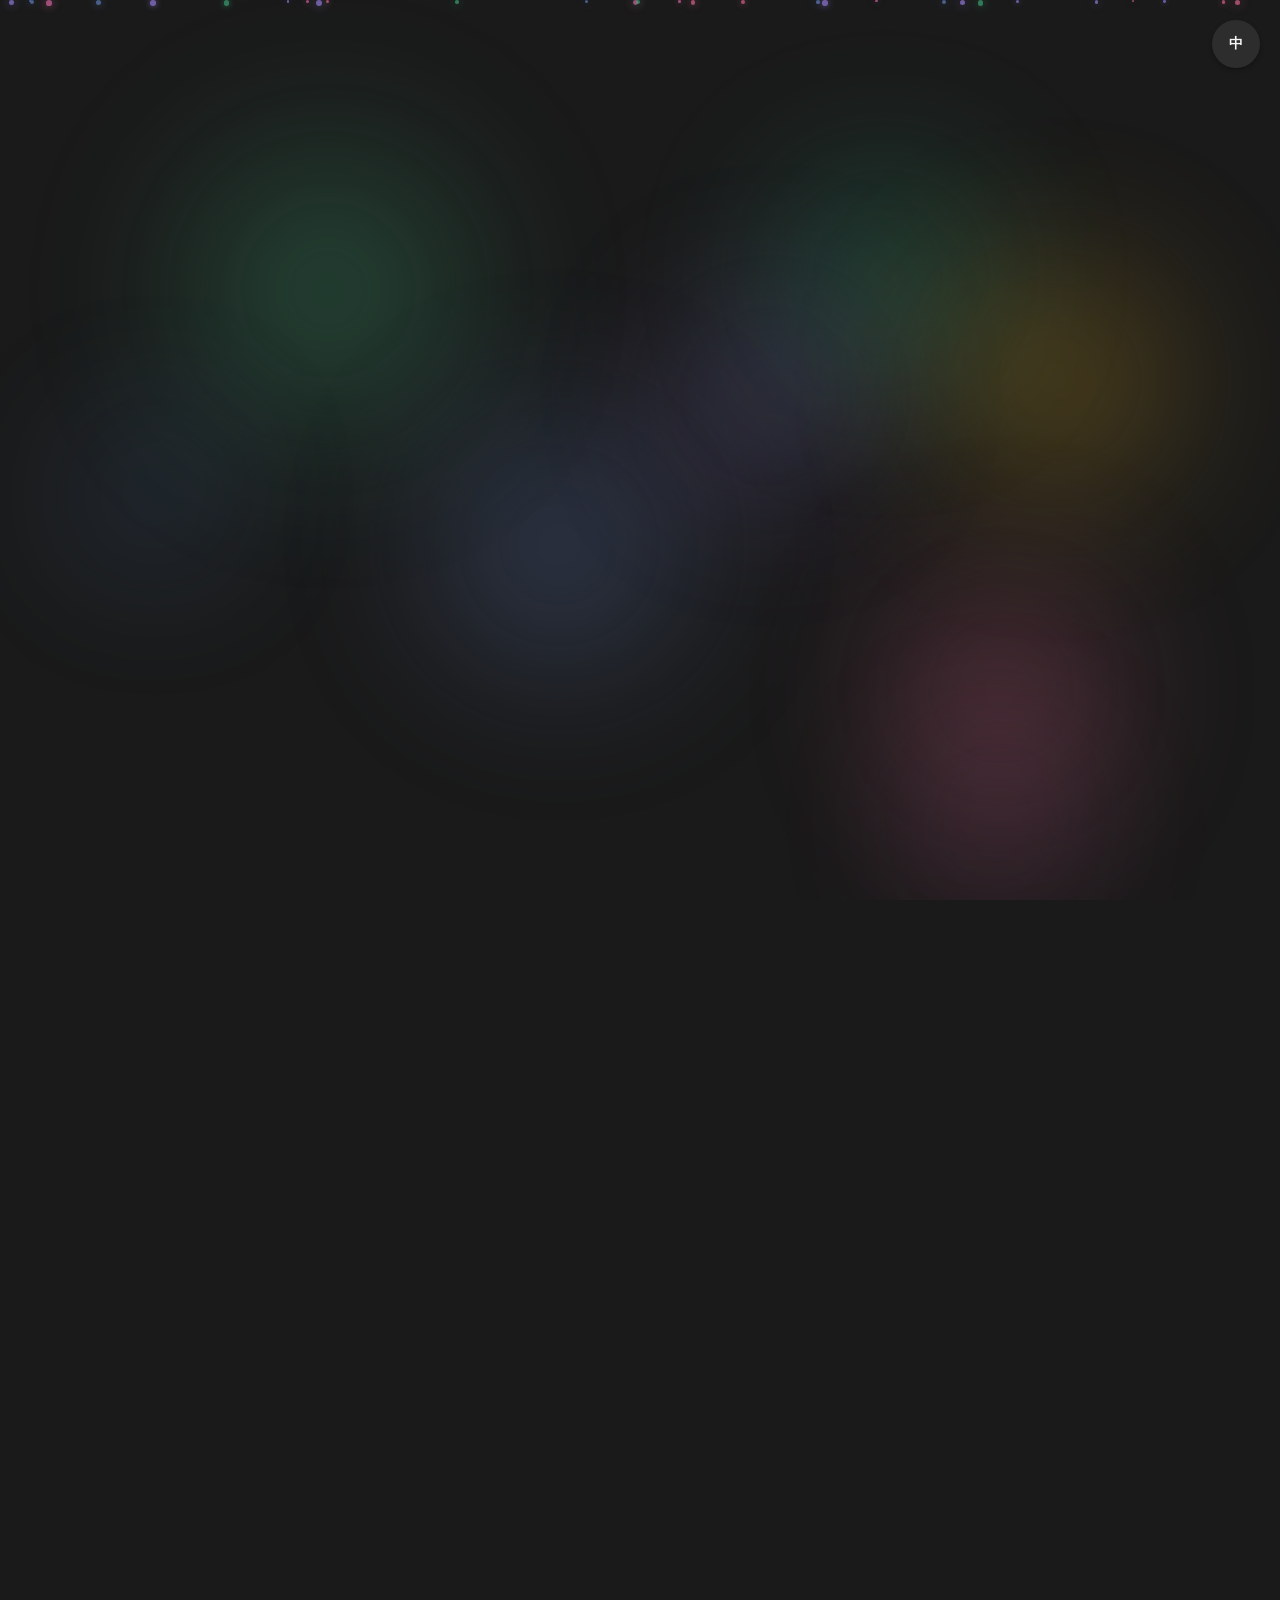
==== commit fa0278f3: "Add files via upload" ====
--- a/index.html
+++ b/index.html
@@ -6,6 +6,8 @@
     <title>Source UI - 模拟移动操作系统界面</title>
     <!-- 引入鸿蒙开源字体 HarmonyOS Sans 免费CDN -->
     <link rel="stylesheet" href="https://cdn.jsdelivr.net/npm/@fontsource/harmonyos-sans@4.0.0/index.min.css">
+    <!-- 引入 Anime.js -->
+    <script src="https://cdnjs.cloudflare.com/ajax/libs/animejs/3.2.1/anime.min.js"></script>
     <style>
         * {
             margin: 0;
@@ -32,27 +34,6 @@
             box-shadow: none !important;
         }
         :root {
-            --bg-main: #f5f5f5;
-            --bg-card: #ffffff;
-            --bg-code: #2d2d2d;
-            --bg-btn-git: #333333;
-            --text-main: #333333;
-            --text-secondary: #555555;
-            --text-tertiary: #666666;
-            --text-code: #f8f8f2;
-            --border-color: #dddddd;
-            --accent-color: #42b983;
-            --bili-color: #fb7299;
-            --shadow: 0 2px 4px rgba(0,0,0,0.1);
-            --shadow-sm: 0 1px 3px rgba(0,0,0,0.1);
-            --bg-lang: #ffffff;
-            --text-sm: #777777;
-            --text-copyright: #aaaaaa;
-            --icon-color: #333333;
-            --modal-mask: rgba(0,0,0,0.2);
-            --modal-bg: #ffffff;
-        }
-        :root.dark {
             --bg-main: #1a1a1a;
             --bg-card: #2d2d2d;
             --bg-code: #1e1e1e;
@@ -88,6 +69,267 @@
             padding-bottom: 80px;
             position: relative;
             min-height: 100vh;
+            overflow-x: hidden;
+        }
+
+        /* 背景流动光效容器 */
+        .bg-light-effect {
+            position: fixed;
+            top: 0;
+            left: 0;
+            width: 100%;
+            height: 100%;
+            pointer-events: none;
+            z-index: 0;
+            overflow: hidden;
+        }
+
+        /* 流动光球 */
+        .light-orb {
+            position: absolute;
+            border-radius: 50%;
+            filter: blur(80px);
+            opacity: 0.4;
+            transition: transform 0.3s ease-out;
+            will-change: transform;
+        }
+
+        .light-orb-1 {
+            width: 400px;
+            height: 400px;
+            background: radial-gradient(circle, var(--accent-color) 0%, transparent 70%);
+            top: 10%;
+            left: 10%;
+            animation: float-orb-1 20s ease-in-out infinite;
+        }
+
+        .light-orb-2 {
+            width: 300px;
+            height: 300px;
+            background: radial-gradient(circle, var(--bili-color) 0%, transparent 70%);
+            top: 60%;
+            right: 10%;
+            animation: float-orb-2 25s ease-in-out infinite;
+        }
+
+        .light-orb-3 {
+            width: 350px;
+            height: 350px;
+            background: radial-gradient(circle, #6b8dd6 0%, transparent 70%);
+            bottom: 20%;
+            left: 30%;
+            animation: float-orb-3 22s ease-in-out infinite;
+        }
+
+        .light-orb-4 {
+            width: 250px;
+            height: 250px;
+            background: radial-gradient(circle, #a78bfa 0%, transparent 70%);
+            top: 30%;
+            right: 30%;
+            animation: float-orb-4 18s ease-in-out infinite;
+        }
+
+        @keyframes float-orb-1 {
+            0%, 100% { transform: translate(0, 0) scale(1); }
+            25% { transform: translate(50px, 30px) scale(1.1); }
+            50% { transform: translate(20px, 60px) scale(0.9); }
+            75% { transform: translate(-30px, 40px) scale(1.05); }
+        }
+
+        @keyframes float-orb-2 {
+            0%, 100% { transform: translate(0, 0) scale(1); }
+            25% { transform: translate(-40px, 50px) scale(0.95); }
+            50% { transform: translate(-60px, -20px) scale(1.1); }
+            75% { transform: translate(-20px, -40px) scale(0.9); }
+        }
+
+        @keyframes float-orb-3 {
+            0%, 100% { transform: translate(0, 0) scale(1); }
+            33% { transform: translate(40px, -30px) scale(1.15); }
+            66% { transform: translate(-20px, 20px) scale(0.85); }
+        }
+
+        @keyframes float-orb-4 {
+            0%, 100% { transform: translate(0, 0) scale(1); }
+            50% { transform: translate(30px, 40px) scale(1.2); }
+        }
+
+        /* 新增光球 */
+        .light-orb-5 {
+            width: 200px;
+            height: 200px;
+            background: radial-gradient(circle, #f472b6 0%, transparent 70%);
+            top: 80%;
+            left: 70%;
+            animation: float-orb-5 15s ease-in-out infinite;
+        }
+
+        .light-orb-6 {
+            width: 280px;
+            height: 280px;
+            background: radial-gradient(circle, #34d399 0%, transparent 70%);
+            top: 15%;
+            right: 20%;
+            animation: float-orb-6 19s ease-in-out infinite;
+        }
+
+        .light-orb-7 {
+            width: 320px;
+            height: 320px;
+            background: radial-gradient(circle, #fbbf24 0%, transparent 70%);
+            bottom: 40%;
+            right: 5%;
+            animation: float-orb-7 24s ease-in-out infinite;
+        }
+
+        .light-orb-8 {
+            width: 180px;
+            height: 180px;
+            background: radial-gradient(circle, #60a5fa 0%, transparent 70%);
+            top: 45%;
+            left: 5%;
+            animation: float-orb-8 17s ease-in-out infinite;
+        }
+
+        @keyframes float-orb-5 {
+            0%, 100% { transform: translate(0, 0) scale(1); }
+            25% { transform: translate(-60px, -40px) scale(1.1); }
+            50% { transform: translate(-30px, 20px) scale(0.9); }
+            75% { transform: translate(20px, -30px) scale(1.05); }
+        }
+
+        @keyframes float-orb-6 {
+            0%, 100% { transform: translate(0, 0) scale(1); }
+            33% { transform: translate(50px, 30px) scale(1.15); }
+            66% { transform: translate(20px, -50px) scale(0.85); }
+        }
+
+        @keyframes float-orb-7 {
+            0%, 100% { transform: translate(0, 0) scale(1); }
+            25% { transform: translate(-50px, 20px) scale(0.95); }
+            50% { transform: translate(-20px, -40px) scale(1.1); }
+            75% { transform: translate(30px, -20px) scale(0.9); }
+        }
+
+        @keyframes float-orb-8 {
+            0%, 100% { transform: translate(0, 0) scale(1); }
+            50% { transform: translate(40px, 60px) scale(1.25); }
+        }
+
+        /* 流动光线 */
+        .light-line {
+            position: absolute;
+            height: 2px;
+            background: linear-gradient(90deg, transparent, var(--accent-color), transparent);
+            opacity: 0.3;
+            filter: blur(1px);
+            animation: flow-line 8s linear infinite;
+        }
+
+        .line-1 {
+            width: 300px;
+            top: 20%;
+            left: -300px;
+            animation-delay: 0s;
+        }
+
+        .line-2 {
+            width: 400px;
+            top: 50%;
+            left: -400px;
+            animation-delay: 3s;
+        }
+
+        .line-3 {
+            width: 250px;
+            top: 80%;
+            left: -250px;
+            animation-delay: 5s;
+        }
+
+        @keyframes flow-line {
+            0% { transform: translateX(0); opacity: 0; }
+            10% { opacity: 0.3; }
+            90% { opacity: 0.3; }
+            100% { transform: translateX(calc(100vw + 100%)); opacity: 0; }
+        }
+
+        /* 粒子容器 */
+        .light-particles {
+            position: absolute;
+            width: 100%;
+            height: 100%;
+            pointer-events: none;
+        }
+
+        .particle {
+            position: absolute;
+            width: 4px;
+            height: 4px;
+            background: var(--accent-color);
+            border-radius: 50%;
+            opacity: 0.6;
+            animation: particle-float 10s linear infinite;
+        }
+
+        @keyframes particle-float {
+            0% { 
+                transform: translateY(100vh) scale(0); 
+                opacity: 0;
+            }
+            10% { 
+                opacity: 0.6;
+            }
+            90% { 
+                opacity: 0.6;
+            }
+            100% { 
+                transform: translateY(-100px) scale(1); 
+                opacity: 0;
+            }
+        }
+
+        /* 鼠标跟随光效 */
+        .cursor-glow {
+            position: fixed;
+            width: 300px;
+            height: 300px;
+            border-radius: 50%;
+            background: radial-gradient(circle, rgba(66, 185, 131, 0.3) 0%, transparent 70%);
+            pointer-events: none;
+            z-index: 1;
+            filter: blur(40px);
+            opacity: 0;
+            transition: opacity 0.3s ease;
+            transform: translate(-50%, -50%);
+            will-change: left, top;
+        }
+
+        .cursor-glow-secondary {
+            position: fixed;
+            width: 150px;
+            height: 150px;
+            border-radius: 50%;
+            background: radial-gradient(circle, rgba(251, 114, 153, 0.4) 0%, transparent 70%);
+            pointer-events: none;
+            z-index: 1;
+            filter: blur(30px);
+            opacity: 0;
+            transition: opacity 0.3s ease;
+            transform: translate(-50%, -50%);
+            will-change: left, top;
+        }
+
+        body:hover .cursor-glow,
+        body:hover .cursor-glow-secondary {
+            opacity: 1;
+        }
+
+        /* 内容层 */
+        .content-wrapper {
+            position: relative;
+            z-index: 10;
         }
         body.modal-open {
             overflow: hidden;
@@ -100,14 +342,15 @@
             gap: 10px;
             z-index: 9999;
         }
-        .mode-toggle, .lang-select {
+        .lang-select {
             width: 48px;
             height: 48px;
             border-radius: 50%;
             border: none;
             background: var(--bg-lang);
             color: var(--text-main);
-            font-size: 20px;
+            font-size: 14px;
+            font-weight: 600;
             cursor: pointer;
             box-shadow: var(--shadow);
             display: flex;
@@ -115,11 +358,7 @@
             justify-content: center;
             transform: translateZ(0);
         }
-        .lang-select {
-            font-size: 14px;
-            font-weight: 600;
-        }
-        .mode-toggle:hover, .lang-select:hover {
+        .lang-select:hover {
             background: var(--accent-color);
             color: #fff;
         }
@@ -398,12 +637,9 @@
                 right: 15px;
                 gap: 8px;
             }
-            .mode-toggle, .lang-select {
+            .lang-select {
                 width: 40px;
                 height: 40px;
-                font-size: 18px;
-            }
-            .lang-select {
                 font-size: 12px;
             }
             .logo {
@@ -437,12 +673,413 @@
                 max-width: 90%;
             }
         }
+
+        /* Anime.js 动画初始状态 - 加大幅度 */
+        .animate-on-scroll {
+            opacity: 0;
+            transform: translateY(60px);
+        }
+
+        .animate-fade-in {
+            opacity: 0;
+        }
+
+        .animate-scale-in {
+            opacity: 0;
+            transform: scale(0.5);
+        }
+
+        .animate-slide-left {
+            opacity: 0;
+            transform: translateX(-60px);
+        }
+
+        .animate-slide-right {
+            opacity: 0;
+            transform: translateX(60px);
+        }
+
+        /* 按钮悬停动画增强 */
+        .btn {
+            position: relative;
+            overflow: hidden;
+        }
+
+        .btn::before {
+            content: '';
+            position: absolute;
+            top: 50%;
+            left: 50%;
+            width: 0;
+            height: 0;
+            background: rgba(255, 255, 255, 0.3);
+            border-radius: 50%;
+            transform: translate(-50%, -50%);
+            transition: width 0.6s ease, height 0.6s ease;
+        }
+
+        .btn:hover::before {
+            width: 400px;
+            height: 400px;
+        }
+
+        /* 技术卡片悬停效果 - 更大幅度 */
+        .tech-card {
+            transition: transform 0.4s cubic-bezier(0.34, 1.56, 0.64, 1), box-shadow 0.4s ease;
+            transform-style: preserve-3d;
+            perspective: 1000px;
+            position: relative;
+            overflow: hidden;
+        }
+
+        /* 卡片底部绿色发光效果 */
+        .tech-card::after {
+            content: '';
+            position: absolute;
+            bottom: 0;
+            left: 0;
+            width: 100%;
+            height: 4px;
+            background: linear-gradient(90deg, transparent, var(--accent-color), transparent);
+            opacity: 0;
+            transform: scaleX(0);
+            transition: opacity 0.4s ease, transform 0.4s ease;
+            box-shadow: 0 0 20px var(--accent-color), 0 0 40px var(--accent-color), 0 0 60px var(--accent-color);
+        }
+
+        .tech-card:hover {
+            transform: translateY(-15px) rotateX(5deg);
+            box-shadow: 0 20px 40px rgba(0, 0, 0, 0.2);
+        }
+
+        .tech-card:hover::after {
+            opacity: 1;
+            transform: scaleX(1);
+        }
+
+        /* 技术卡片文字动画样式 */
+        .tech-card h3, .tech-card .tech-name {
+            overflow: hidden;
+        }
+
+        .tech-card .char {
+            display: inline-block;
+            will-change: transform, opacity;
+        }
+
+        .tech-card .char-wrapper {
+            display: inline-block;
+            overflow: hidden;
+            vertical-align: bottom;
+        }
+
+        .tech-card .char-inner {
+            display: inline-block;
+            transition: transform 0.3s ease;
+        }
+
+        /* 浏览器标签动画 - 更大幅度 */
+        .browser-item {
+            transition: transform 0.3s cubic-bezier(0.34, 1.56, 0.64, 1), background-color 0.3s ease;
+        }
+
+        .browser-item:hover {
+            transform: scale(1.15) translateY(-5px);
+        }
+
+        /* 控制按钮动画 - 更大幅度 */
+        .lang-select {
+            transition: transform 0.3s cubic-bezier(0.34, 1.56, 0.64, 1), background-color 0.3s ease;
+        }
+
+        .lang-select:hover {
+            transform: scale(1.15) rotate(10deg);
+        }
+
+        .lang-select:active {
+            transform: scale(0.85) rotate(-10deg);
+        }
+
+        /* 代码块发光效果 - 更强烈 */
+        pre {
+            position: relative;
+            transition: box-shadow 0.4s ease, transform 0.3s ease;
+        }
+
+        pre:hover {
+            box-shadow: 0 0 40px rgba(66, 185, 131, 0.5);
+            transform: scale(1.02);
+        }
+
+        /* 代码块包装器 */
+        .code-block-wrapper {
+            background: linear-gradient(145deg, #1e1e2e, #2d2d3d);
+            border-radius: 12px;
+            overflow: hidden;
+            box-shadow: 0 8px 32px rgba(0, 0, 0, 0.4), 0 0 0 1px rgba(255, 255, 255, 0.05);
+            transition: transform 0.3s ease, box-shadow 0.3s ease;
+            margin: 20px 0;
+        }
+
+        .code-block-wrapper:hover {
+            transform: translateY(-2px);
+            box-shadow: 0 12px 40px rgba(0, 0, 0, 0.5), 0 0 0 1px rgba(66, 185, 131, 0.2), 0 0 30px rgba(66, 185, 131, 0.15);
+        }
+
+        /* 代码块头部 */
+        .code-header {
+            display: flex;
+            align-items: center;
+            padding: 12px 16px;
+            background: rgba(0, 0, 0, 0.3);
+            border-bottom: 1px solid rgba(255, 255, 255, 0.05);
+        }
+
+        .code-dots {
+            display: flex;
+            gap: 8px;
+            margin-right: 12px;
+        }
+
+        .dot {
+            width: 12px;
+            height: 12px;
+            border-radius: 50%;
+        }
+
+        .dot.red { background: #ff5f56; box-shadow: 0 0 6px #ff5f56; }
+        .dot.yellow { background: #ffbd2e; box-shadow: 0 0 6px #ffbd2e; }
+        .dot.green { background: #27c93f; box-shadow: 0 0 6px #27c93f; }
+
+        .code-title {
+            flex: 1;
+            font-size: 13px;
+            color: #6b7280;
+            font-family: 'Consolas', 'Monaco', monospace;
+            text-transform: uppercase;
+            letter-spacing: 0.5px;
+        }
+
+        .code-copy-btn {
+            display: flex;
+            align-items: center;
+            gap: 6px;
+            padding: 6px 12px;
+            background: rgba(255, 255, 255, 0.1);
+            border: 1px solid rgba(255, 255, 255, 0.1);
+            border-radius: 6px;
+            color: #9ca3af;
+            font-size: 12px;
+            cursor: pointer;
+            transition: all 0.2s ease;
+        }
+
+        .code-copy-btn:hover {
+            background: rgba(66, 185, 131, 0.2);
+            border-color: rgba(66, 185, 131, 0.3);
+            color: var(--accent-color);
+        }
+
+        .code-copy-btn.copied {
+            background: rgba(66, 185, 131, 0.3);
+            border-color: var(--accent-color);
+            color: var(--accent-color);
+        }
+
+        /* 代码内容 */
+        .code-content {
+            margin: 0;
+            padding: 20px 24px;
+            background: transparent;
+            overflow-x: auto;
+            font-family: 'Consolas', 'Monaco', 'Courier New', monospace;
+            font-size: 14px;
+            line-height: 1.8;
+        }
+
+        .code-content code {
+            display: block;
+            color: #e4e4e7;
+        }
+
+        .code-comment {
+            color: #6b7280;
+            font-style: italic;
+        }
+
+        .code-command {
+            color: #ff79c6;
+            font-weight: 600;
+        }
+
+        .code-content .code-command + .code-content code {
+            color: #f8f8f2;
+        }
+
+        /* 链接下划线动画 */
+        a:not(.btn) {
+            position: relative;
+        }
+
+        a:not(.btn)::after {
+            content: '';
+            position: absolute;
+            bottom: -2px;
+            left: 0;
+            width: 0;
+            height: 2px;
+            background: var(--accent-color);
+            transition: width 0.3s ease;
+        }
+
+        a:not(.btn):hover::after {
+            width: 100%;
+        }
+
+        /* 页脚徽章动画 - 更大幅度 */
+        .protected-badges a {
+            transition: transform 0.3s cubic-bezier(0.34, 1.56, 0.64, 1);
+        }
+
+        .protected-badges a:hover {
+            transform: translateY(-5px) scale(1.1);
+        }
+
+        /* Logo 悬浮动画 */
+        .logo {
+            animation: logoFloat 3s ease-in-out infinite;
+        }
+
+        @keyframes logoFloat {
+            0%, 100% { transform: translateY(0) rotate(0deg); }
+            50% { transform: translateY(-10px) rotate(2deg); }
+        }
+
+        /* 标题发光效果 */
+        h1 {
+            text-shadow: 0 0 0 transparent;
+            transition: text-shadow 0.5s ease;
+        }
+
+        h1:hover {
+            text-shadow: 0 0 30px var(--accent-color), 0 0 60px var(--accent-color);
+        }
+
+        /* 波浪文字效果容器 */
+        .wave-text .char {
+            display: inline-block;
+            animation: wave 2s ease-in-out infinite;
+        }
+
+        @keyframes wave {
+            0%, 100% { transform: translateY(0); }
+            50% { transform: translateY(-10px); }
+        }
+
+        /* 3D 翻转文字效果 */
+        .flip-3d {
+            perspective: 1000px;
+        }
+
+        .flip-3d .char {
+            display: inline-block;
+            transform-style: preserve-3d;
+            transition: transform 0.6s ease;
+        }
+
+        .flip-3d:hover .char {
+            animation: flip3d 0.8s ease forwards;
+        }
+
+        @keyframes flip3d {
+            0% { transform: rotateY(0); }
+            100% { transform: rotateY(360deg); }
+        }
+
+        /* 爆炸文字效果 */
+        .explode-text .char {
+            display: inline-block;
+            transition: all 0.5s cubic-bezier(0.34, 1.56, 0.64, 1);
+        }
+
+        .explode-text:hover .char {
+            animation: explode 0.6s ease forwards;
+        }
+
+        @keyframes explode {
+            0% { transform: translate(0, 0) rotate(0); }
+            50% { transform: translate(var(--tx), var(--ty)) rotate(var(--r)); }
+            100% { transform: translate(0, 0) rotate(0); }
+        }
+
+        /* 水平分割文字效果 */
+        .split-text .char {
+            display: inline-block;
+            overflow: hidden;
+        }
+
+        .split-text .char-inner {
+            display: inline-block;
+            transition: transform 0.4s cubic-bezier(0.34, 1.56, 0.64, 1);
+        }
+
+        .split-text:hover .char:nth-child(odd) .char-inner {
+            transform: translateX(-10px);
+        }
+
+        .split-text:hover .char:nth-child(even) .char-inner {
+            transform: translateX(10px);
+        }
+
+        /* Raining letters 文字效果 */
+        .raining-text {
+            position: relative;
+        }
+
+        .raining-text .char-wrapper {
+            display: inline-block;
+            overflow: hidden;
+            vertical-align: bottom;
+            position: relative;
+        }
+
+        .raining-text .char {
+            display: inline-block;
+            position: relative;
+        }
+
+        .raining-text .char-clone {
+            position: absolute;
+            top: -100%;
+            left: 0;
+            opacity: 0;
+        }
     </style>
 </head>
 <body>
-    <!-- 控制按钮：深色模式+语言切换 -->
+    <!-- 背景流动光效 -->
+    <div class="bg-light-effect">
+        <div class="light-orb light-orb-1"></div>
+        <div class="light-orb light-orb-2"></div>
+        <div class="light-orb light-orb-3"></div>
+        <div class="light-orb light-orb-4"></div>
+        <div class="light-orb light-orb-5"></div>
+        <div class="light-orb light-orb-6"></div>
+        <div class="light-orb light-orb-7"></div>
+        <div class="light-orb light-orb-8"></div>
+        <div class="light-line line-1"></div>
+        <div class="light-line line-2"></div>
+        <div class="light-line line-3"></div>
+        <div class="light-particles" id="particles"></div>
+    </div>
+    <!-- 鼠标跟随光效 -->
+    <div class="cursor-glow" id="cursorGlow"></div>
+    <div class="cursor-glow-secondary" id="cursorGlowSecondary"></div>
+
+    <!-- 内容包装器 -->
+    <div class="content-wrapper">
+    <!-- 控制按钮：语言切换 -->
     <div class="control-buttons">
-        <button class="mode-toggle" id="modeToggle">🌙</button>
         <button class="lang-select" id="langSelect">中</button>
     </div>
 
@@ -464,16 +1101,16 @@
 
     <!-- 头部/logo/按钮 -->
     <header>
-        <img src="https://raw.githubusercontent.com/ThinkReally114/Source-UI/main/server.png" alt="Source UI Logo" class="logo">
-        <h1 data-i18n="title">Source UI</h1>
-        <p data-i18n="subtitle">一个基于 HTML/CSS/JavaScript 的模拟移动操作系统界面</p>
-        <p data-i18n="blur">我们拥有 流畅的动画/高性能模糊/精心设计的应用界面</p>
-        <div class="btn-group">
+        <img src="https://raw.githubusercontent.com/ThinkReally114/Source-UI/main/server.png" alt="Source UI Logo" class="logo animate-scale-in">
+        <h1 data-i18n="title" class="animate-fade-in">Source UI</h1>
+        <p data-i18n="subtitle" class="animate-on-scroll">一个基于 HTML/CSS/JavaScript 的模拟移动操作系统界面</p>
+        <p data-i18n="blur" class="animate-on-scroll">我们拥有 流畅的动画/高性能模糊/精心设计的应用界面</p>
+        <div class="btn-group animate-on-scroll">
             <a href="https://nebulacn.qzz.io/" target="_blank" class="btn btn-try" data-i18n="tryNow">现在试试</a>
             <a href="https://github.com/ThinkReally114/Source-UI" target="_blank" class="btn btn-github" data-i18n="githubRepo">GitHub 仓库</a>
             <a href="#" target="_blank" class="btn btn-bilibili" data-i18n="bilibili">📺 Bilibili</a>
         </div>
-        <div class="tag-group">
+        <div class="tag-group animate-on-scroll">
             <span data-i18n="mitLicense">MIT 许可证</span>
             <span data-i18n="nativeFrontend">原生前端开发</span>
             <span data-i18n="multiBrowser">多浏览器兼容</span>
@@ -481,29 +1118,29 @@
     </header>
     <!-- 项目简介 -->
     <section>
-        <h2 data-i18n="projectIntro">项目简介</h2>
-        <p data-i18n="projectDesc">Source UI 是一款轻量无框架依赖的模拟移动操作系统界面，基于原生HTML5、CSS3、JavaScript开发，通过CSS变量、弹性布局、网格布局实现样式适配，结合CSS过渡与动画还原移动系统的视觉和交互体验，支持本地快速部署，多浏览器可运行</p>
+        <h2 data-i18n="projectIntro" class="animate-on-scroll">项目简介</h2>
+        <p data-i18n="projectDesc" class="animate-on-scroll">Source UI 是一款轻量无框架依赖的模拟移动操作系统界面，基于原生HTML5、CSS3、JavaScript开发，通过CSS变量、弹性布局、网格布局实现样式适配，结合CSS过渡与动画还原移动系统的视觉和交互体验，支持本地快速部署，多浏览器可运行</p>
     </section>
     <!-- 核心技术栈 -->
     <section>
-        <h2 data-i18n="techStack">核心技术栈</h2>
+        <h2 data-i18n="techStack" class="animate-on-scroll">核心技术栈</h2>
         <div class="tech-stack">
-            <div class="tech-card">
+            <div class="tech-card animate-on-scroll">
                 <h3><span data-i18n="frontendTitle">前端基础</span></h3>
                 <div class="tech-name" data-i18n="frontendName">HTML5 / CSS3 / 原生 JavaScript</div>
                 <div class="tech-desc" data-i18n="frontendDesc">基于纯原生前端技术开发，无任何第三方框架依赖，轻量高效，降低项目耦合性与部署成本，同时保证界面的基础结构、样式渲染和交互逻辑的原生兼容性</div>
             </div>
-            <div class="tech-card">
+            <div class="tech-card animate-on-scroll">
                 <h3><span data-i18n="styleTitle">样式布局</span></h3>
                 <div class="tech-name" data-i18n="styleName">CSS Variables / Flexbox / Grid</div>
                 <div class="tech-desc" data-i18n="styleDesc">通过CSS变量实现样式统一管理与动态切换，结合弹性布局Flexbox和网格布局Grid，完成页面的自适应适配，兼顾移动端与桌面端的布局一致性，提升样式开发效率</div>
             </div>
-            <div class="tech-card">
+            <div class="tech-card animate-on-scroll">
                 <h3><span data-i18n="animationTitle">交互动画</span></h3>
                 <div class="tech-name" data-i18n="animationName">CSS Transitions / CSS Animations</div>
                 <div class="tech-desc" data-i18n="animationDesc">纯CSS实现所有交互动画效果，替代JavaScript动画，减少脚本开销，让界面切换、元素动效更流畅，精准还原移动操作系统的原生视觉交互体验</div>
             </div>
-            <div class="tech-card">
+            <div class="tech-card animate-on-scroll">
                 <h3><span data-i18n="iconTitle">图标资源</span></h3>
                 <div class="tech-name" data-i18n="iconName">SVG 矢量图标</div>
                 <div class="tech-desc" data-i18n="iconDesc">采用SVG矢量图标作为项目图标资源，支持无限缩放不失真，适配不同分辨率的设备屏幕，同时体积更小，加载速度更快，提升页面整体性能</div>
@@ -512,26 +1149,44 @@
     </section>
     <!-- 本地运行 -->
     <section>
-        <h2 data-i18n="localRun">本地快速运行</h2>
-        <p data-i18n="localRunDesc">克隆仓库后，可直接浏览器打开文件，或通过本地服务器启动，步骤如下：</p>
-        <pre>
-# 克隆仓库
-git clone https://github.com/ThinkReally114/Source-UI.git
-# 进入目录
-cd Source-UI
-# 打开文件（任选其一）
-# 方式1: 直接用浏览器打开
-open index.html
-# 方式2: 使用本地服务器
-npx serve .
-# 或
-python -m http.server 8080
-        </pre>
+        <h2 data-i18n="localRun" class="animate-on-scroll">本地快速运行</h2>
+        <p data-i18n="localRunDesc" class="animate-on-scroll">克隆仓库后，可直接浏览器打开文件，或通过本地服务器启动，步骤如下：</p>
+        <div class="code-block-wrapper animate-on-scroll">
+            <div class="code-header">
+                <div class="code-dots">
+                    <span class="dot red"></span>
+                    <span class="dot yellow"></span>
+                    <span class="dot green"></span>
+                </div>
+                <span class="code-title">terminal</span>
+                <button class="code-copy-btn" onclick="copyCode(this)" title="复制代码">
+                    <svg width="16" height="16" viewBox="0 0 24 24" fill="none" stroke="currentColor" stroke-width="2">
+                        <rect x="9" y="9" width="13" height="13" rx="2" ry="2"></rect>
+                        <path d="M5 15H4a2 2 0 0 1-2-2V4a2 2 0 0 1 2-2h9a2 2 0 0 1 2 2v1"></path>
+                    </svg>
+                    <span class="copy-text">复制</span>
+                </button>
+            </div>
+            <pre class="code-content"><code><span class="code-comment"># 克隆仓库</span>
+<span class="code-command">git clone</span> https://github.com/ThinkReally114/Source-UI.git
+
+<span class="code-comment"># 进入目录</span>
+<span class="code-command">cd</span> Source-UI
+
+<span class="code-comment"># 打开文件（任选其一）</span>
+<span class="code-comment"># 方式1: 直接用浏览器打开</span>
+<span class="code-command">open</span> index.html
+
+<span class="code-comment"># 方式2: 使用本地服务器</span>
+<span class="code-command">npx serve</span> .
+<span class="code-comment"># 或</span>
+<span class="code-command">python -m http.server</span> 8080</code></pre>
+        </div>
     </section>
     <!-- 浏览器支持 -->
     <section>
-        <h2 data-i18n="browserSupport">浏览器支持</h2>
-        <div class="browser-list">
+        <h2 data-i18n="browserSupport" class="animate-on-scroll">浏览器支持</h2>
+        <div class="browser-list animate-on-scroll">
             <div class="browser-item" data-i18n="chromeEdge">Chrome / Edge / Via (推荐)</div>
             <div class="browser-item">Safari</div>
             <div class="browser-item">Firefox</div>
@@ -539,22 +1194,22 @@
     </section>
     <!-- 贡献与鸣谢 -->
     <section>
-        <h2 data-i18n="contribution">贡献与鸣谢</h2>
-        <p data-i18n="contributionDesc">欢迎向项目提交 <a href="https://github.com/ThinkReally114/Source-UI/issues" target="_blank">Issue</a> 和 <a href="https://github.com/ThinkReally114/Source-UI/pulls" target="_blank">Pull Request</a>，一起完善Source UI！</p>
-        <p data-i18n="specialThanks">特别鸣谢：<a href="https://github.com/ERX399" target="_blank">夏(ERX399)</a></p>
+        <h2 data-i18n="contribution" class="animate-on-scroll">贡献与鸣谢</h2>
+        <p data-i18n="contributionDesc" class="animate-on-scroll">欢迎向项目提交 <a href="https://github.com/ThinkReally114/Source-UI/issues" target="_blank">Issue</a> 和 <a href="https://github.com/ThinkReally114/Source-UI/pulls" target="_blank">Pull Request</a>，一起完善Source UI！</p>
+        <p data-i18n="specialThanks" class="animate-on-scroll">特别鸣谢：<a href="https://github.com/ERX399" target="_blank">夏(ERX399)</a></p>
     </section>
     <!-- 许可证 -->
     <section>
-        <h2 data-i18n="license">许可证</h2>
-        <p data-i18n="licenseDesc">本项目基于 <a href="https://github.com/ThinkReally114/Source-UI/blob/main/LICENSE" target="_blank">MIT License</a> 开源 © 2026 ThinkReally</p>
+        <h2 data-i18n="license" class="animate-on-scroll">许可证</h2>
+        <p data-i18n="licenseDesc" class="animate-on-scroll">本项目基于 <a href="https://github.com/ThinkReally114/Source-UI/blob/main/LICENSE" target="_blank">MIT License</a> 开源 © 2026 ThinkReally</p>
     </section>
     <!-- 页脚 -->
     <footer>
-        <p data-i18n="starSupport">⭐ 如果这个项目对你有帮助，欢迎前往GitHub给个 Star 支持一下！</p>
+        <p data-i18n="starSupport" class="animate-on-scroll">⭐ 如果这个项目对你帮助，欢迎前往GitHub给个 Star 支持一下！</p>
         <!-- 缩小+压暗后的版权文字 -->
-        <p class="copyright-text" data-i18n="copyright">© 2026 Source UI | 由 ThinkReally 开发</p>
+        <p class="copyright-text animate-on-scroll" data-i18n="copyright">© 2026 Source UI | 由 ThinkReally 开发</p>
         <!-- 标识区 -->
-        <div class="protected-badges">
+        <div class="protected-badges animate-on-scroll">
             <a href="https://github.com/ThinkReally114/Source-UI" target="_blank">
                 <svg viewBox="0 0 24 24" xmlns="http://www.w3.org/2000/svg">
                     <path d="M12 0c-6.626 0-12 5.373-12 12 0 5.302 3.438 9.8 8.207 11.387.599.111.793-.261.793-.577v-2.234c-3.338.726-4.033-1.416-4.033-1.416-.546-1.387-1.333-1.756-1.333-1.756-1.089-.745.083-.729.083-.729 1.205.084 1.839 1.237 1.839 1.237 1.07 1.834 2.807 1.304 3.492.997.107-.775.418-1.305.762-1.604-2.665-.305-5.467-1.334-5.467-5.931 0-1.311.469-2.381 1.236-3.221-.124-.303-.535-1.524.117-3.176 0 0 1.008-.322 3.301 1.23.957-.266 1.983-.399 3.003-.404 1.02.005 2.047.138 3.006.404 2.291-1.552 3.297-1.23 3.297-1.23.653 1.653.242 2.874.118 3.176.77.84 1.235 1.911 1.235 3.221 0 4.609-2.807 5.624-5.479 5.921.43.372.823 1.102.823 2.222v3.293c0 .319.192.694.801.576 4.765-1.589 8.199-6.086 8.199-11.386 0-6.627-5.373-12-12-12z"/>
@@ -752,11 +1407,17 @@
                 }
             });
             document.documentElement.lang = lang;
-            // 更新语言按钮文字
-            if (lang === 'zh-CN') langSelect.textContent = '中';
-            else if (lang === 'zh-TW') langSelect.textContent = '繁';
-            else if (lang === 'en') langSelect.textContent = 'En';
-            else if (lang === 'neko') langSelect.textContent = '喵';
+            // 更新语言按钮文字（使用 textContent 会移除子元素，改用 innerHTML 或只更新内容）
+            const langText = lang === 'zh-CN' ? '中' : 
+                            lang === 'zh-TW' ? '繁' : 
+                            lang === 'en' ? 'En' : 
+                            lang === 'neko' ? '喵' : '中';
+            // 只更新文本节点，不替换整个元素
+            if (langSelect.firstChild) {
+                langSelect.firstChild.textContent = langText;
+            } else {
+                langSelect.textContent = langText;
+            }
             // 高亮当前选中的语言
             langOptions.forEach(option => {
                 if (option.getAttribute('data-lang') === lang) {
@@ -785,46 +1446,14 @@
             }, 350);
         }
 
-        // 2. 深色模式逻辑
-        const modeToggle = document.getElementById('modeToggle');
-        const root = document.documentElement;
-        const MODE_STORAGE_KEY = 'source_ui_mode';
-        function initMode() {
-            const savedMode = localStorage.getItem(MODE_STORAGE_KEY);
-            const isSystemDark = window.matchMedia('(prefers-color-scheme: dark)').matches;
-            if (savedMode === 'dark' || (!savedMode && isSystemDark)) {
-                root.classList.add('dark');
-                modeToggle.textContent = '☀️';
-            } else {
-                root.classList.remove('dark');
-                modeToggle.textContent = '🌙';
-            }
-        }
-        function toggleMode() {
-            const isDark = root.classList.contains('dark');
-            if (isDark) {
-                root.classList.remove('dark');
-                modeToggle.textContent = '🌙';
-                localStorage.setItem(MODE_STORAGE_KEY, 'light');
-            } else {
-                root.classList.add('dark');
-                modeToggle.textContent = '☀️';
-                localStorage.setItem(MODE_STORAGE_KEY, 'dark');
-            }
-        }
-
         // 事件绑定
         // 语言模态框事件
-        langSelect.addEventListener('click', openLangModal);
-        langModalClose.addEventListener('click', closeLangModal);
-        // 点击遮罩关闭模态框
-        langModalMask.addEventListener('click', (e) => {
-            if (e.target === langModalMask) closeLangModal();
-        });
+        langSelect.addEventListener('click', () => openLangModalAnime());
+        langModalClose.addEventListener('click', () => closeLangModalAnime());
         // ESC键关闭模态框
         document.addEventListener('keydown', (e) => {
             if (e.key === 'Escape' && langModalMask.classList.contains('show')) {
-                closeLangModal();
+                closeLangModalAnime();
             }
         });
         // 语言选项点击事件
@@ -832,11 +1461,9 @@
             option.addEventListener('click', () => {
                 const targetLang = option.getAttribute('data-lang');
                 renderLang(targetLang);
-                closeLangModal();
+                closeLangModalAnime();
             });
         });
-        // 深色模式事件
-        modeToggle.addEventListener('click', toggleMode);
 
         // 页面初始化
         window.addEventListener('DOMContentLoaded', () => {
@@ -844,11 +1471,563 @@
             const savedLang = localStorage.getItem(LANG_STORAGE_KEY);
             if (savedLang && langData[savedLang]) renderLang(savedLang);
             else renderLang('zh-CN');
-            // 初始化深色模式
-            initMode();
+            // 初始化 Anime.js 动画
+            initAnimations();
         });
-        // 监听系统深色模式变化
-        window.matchMedia('(prefers-color-scheme: dark)').addEventListener('change', initMode);
+
+        // ==================== Anime.js 动画 ====================
+        function initAnimations() {
+            // 1. Logo 缩放进入动画 - 更大幅度
+            anime({
+                targets: '.logo.animate-scale-in',
+                scale: [0.3, 1],
+                opacity: [0, 1],
+                rotate: [-15, 0],
+                duration: 1200,
+                easing: 'easeOutElastic(1, .5)',
+                delay: 200
+            });
+
+            // 2. 标题淡入动画 - 更大幅度
+            anime({
+                targets: 'h1.animate-fade-in',
+                opacity: [0, 1],
+                translateY: [-60, 0],
+                scale: [0.8, 1],
+                duration: 800,
+                easing: 'easeOutBack',
+                delay: 400
+            });
+
+            // 3. 控制按钮从上方滑入 - 更大幅度
+            anime({
+                targets: '.control-buttons',
+                translateY: [-100, 0],
+                opacity: [0, 1],
+                rotate: [20, 0],
+                duration: 800,
+                easing: 'easeOutBack',
+                delay: 100
+            });
+
+            // 4. 滚动触发动画 - 更大幅度
+            const scrollElements = document.querySelectorAll('.animate-on-scroll');
+            const observerOptions = {
+                threshold: 0.1,
+                rootMargin: '0px 0px -50px 0px'
+            };
+
+            const scrollObserver = new IntersectionObserver((entries) => {
+                entries.forEach(entry => {
+                    if (entry.isIntersecting) {
+                        anime({
+                            targets: entry.target,
+                            translateY: [80, 0],
+                            opacity: [0, 1],
+                            scale: [0.9, 1],
+                            duration: 800,
+                            easing: 'easeOutBack'
+                        });
+                        scrollObserver.unobserve(entry.target);
+                    }
+                });
+            }, observerOptions);
+
+            scrollElements.forEach(el => scrollObserver.observe(el));
+
+            // 5. 技术卡片交错动画 - 更大幅度
+            anime({
+                targets: '.tech-card',
+                translateY: [100, 0],
+                opacity: [0, 1],
+                rotateX: [15, 0],
+                delay: anime.stagger(150, {start: 500}),
+                duration: 900,
+                easing: 'easeOutBack'
+            });
+
+            // 6. 按钮组交错动画 - 更大幅度
+            anime({
+                targets: '.btn-group .btn',
+                translateY: [40, 0],
+                opacity: [0, 1],
+                scale: [0.5, 1],
+                rotate: [10, 0],
+                delay: anime.stagger(120, {start: 600}),
+                duration: 700,
+                easing: 'easeOutElastic(1, .6)'
+            });
+
+            // 7. 标签组动画 - 更大幅度
+            anime({
+                targets: '.tag-group span',
+                translateY: [30, 0],
+                opacity: [0, 1],
+                scale: [0.5, 1],
+                delay: anime.stagger(100, {start: 900}),
+                duration: 600,
+                easing: 'easeOutBack'
+            });
+
+            // 8. 浏览器标签动画 - 更大幅度
+            anime({
+                targets: '.browser-item',
+                scale: [0, 1],
+                opacity: [0, 1],
+                rotate: [180, 0],
+                delay: anime.stagger(120, {start: 800}),
+                duration: 700,
+                easing: 'easeOutBack'
+            });
+
+            // 9. 页脚动画 - 更大幅度
+            anime({
+                targets: 'footer p, .protected-badges a',
+                translateY: [50, 0],
+                opacity: [0, 1],
+                delay: anime.stagger(120, {start: 1000}),
+                duration: 700,
+                easing: 'easeOutBack'
+            });
+
+            // 10. 初始化卡片文字拆分动画
+            initCardTextAnimations();
+        }
+
+        // 文字拆分动画初始化 - Raining letters 专用
+        function initCardTextAnimations() {
+            // 为 raining-text 元素拆分文字
+            document.querySelectorAll('.raining-text').forEach(el => {
+                const text = el.textContent;
+                el.innerHTML = '';
+                
+                for (let i = 0; i < text.length; i++) {
+                    const char = text[i];
+                    if (char === ' ') {
+                        el.innerHTML += ' ';
+                    } else {
+                        // 创建字符包装器
+                        const wrapper = document.createElement('span');
+                        wrapper.className = 'char-wrapper';
+                        
+                        // 原字符（初始可见）
+                        const charSpan = document.createElement('span');
+                        charSpan.className = 'char';
+                        charSpan.textContent = char;
+                        
+                        // 克隆字符（用于动画过渡）
+                        const cloneSpan = document.createElement('span');
+                        cloneSpan.className = 'char-clone';
+                        cloneSpan.textContent = char;
+                        
+                        wrapper.appendChild(charSpan);
+                        wrapper.appendChild(cloneSpan);
+                        el.appendChild(wrapper);
+                    }
+                }
+            });
+
+            // 为卡片添加鼠标进入/离开动画 - Raining letters 效果
+            document.querySelectorAll('.tech-card').forEach(card => {
+                const effect = card.getAttribute('data-text-effect');
+                
+                if (effect === 'raining') {
+                    card.addEventListener('mouseenter', () => {
+                        animateRainingLetters(card, true);
+                    });
+                    
+                    card.addEventListener('mouseleave', () => {
+                        animateRainingLetters(card, false);
+                    });
+                }
+            });
+        }
+
+        // Raining letters 动画效果 - 参考示例实现
+        function animateRainingLetters(card, isEnter) {
+            const charWrappers = card.querySelectorAll('.char-wrapper');
+            
+            if (charWrappers.length === 0) return;
+
+            // 随机排序字符索引
+            const indices = Array.from({length: charWrappers.length}, (_, i) => i);
+            for (let i = indices.length - 1; i > 0; i--) {
+                const j = Math.floor(Math.random() * (i + 1));
+                [indices[i], indices[j]] = [indices[j], indices[i]];
+            }
+
+            if (isEnter) {
+                // 鼠标进入：字符从上方掉落（rain down）
+                indices.forEach((idx, i) => {
+                    const wrapper = charWrappers[idx];
+                    const char = wrapper.querySelector('.char');
+                    const clone = wrapper.querySelector('.char-clone');
+                    
+                    // 先设置初始状态
+                    anime.set(char, { y: '-100%', opacity: 0 });
+                    anime.set(clone, { y: '0%', opacity: 1 });
+                    
+                    // 动画：原字符从上方落下
+                    anime({
+                        targets: char,
+                        y: ['-100%', '0%'],
+                        opacity: [0, 1],
+                        duration: 600,
+                        delay: i * 30,
+                        easing: 'spring(1, 80, 10, 0)' // 弹簧物理效果
+                    });
+                    
+                    // 克隆字符向下消失
+                    anime({
+                        targets: clone,
+                        y: ['0%', '100%'],
+                        opacity: [1, 0],
+                        duration: 600,
+                        delay: i * 30,
+                        easing: 'spring(1, 80, 10, 0)'
+                    });
+                });
+            } else {
+                // 鼠标离开：字符回到原位
+                indices.forEach((idx, i) => {
+                    const wrapper = charWrappers[idx];
+                    const char = wrapper.querySelector('.char');
+                    const clone = wrapper.querySelector('.char-clone');
+                    
+                    // 原字符向上消失
+                    anime({
+                        targets: char,
+                        y: ['0%', '-100%'],
+                        opacity: [1, 0],
+                        duration: 400,
+                        delay: i * 20,
+                        easing: 'easeInOutQuad'
+                    });
+                    
+                    // 克隆字符从下方出现
+                    anime({
+                        targets: clone,
+                        y: ['100%', '0%'],
+                        opacity: [0, 1],
+                        duration: 400,
+                        delay: i * 20,
+                        easing: 'easeInOutQuad'
+                    });
+                });
+            }
+        }
+
+        // 11. 语言模态框动画 - 更大幅度
+        let isModalAnimating = false;
+
+        function openLangModalAnime() {
+            if (isModalAnimating || langModalMask.classList.contains('show')) return;
+            isModalAnimating = true;
+
+            langModalMask.classList.add('show');
+            document.body.classList.add('modal-open');
+
+            // 遮罩淡入
+            anime({
+                targets: '#langModalMask',
+                opacity: [0, 1],
+                backdropFilter: ['blur(0px)', 'blur(14px)'],
+                duration: 400,
+                easing: 'easeOutQuad'
+            });
+
+            // 模态框缩放弹出 - 更大幅度
+            anime({
+                targets: '#langModal',
+                scale: [0.5, 1.1, 1],
+                opacity: [0, 1],
+                rotateX: [15, 0],
+                duration: 600,
+                easing: 'easeOutBack',
+                complete: () => {
+                    isModalAnimating = false;
+                }
+            });
+
+            // 语言选项交错进入 - 更大幅度
+            anime({
+                targets: '.lang-option',
+                translateX: [-100, 0],
+                opacity: [0, 1],
+                rotate: [10, 0],
+                delay: anime.stagger(100, {start: 200}),
+                duration: 500,
+                easing: 'easeOutBack'
+            });
+        }
+
+        function closeLangModalAnime() {
+            if (isModalAnimating || !langModalMask.classList.contains('show')) return;
+            isModalAnimating = true;
+
+            // 模态框缩放消失 - 更大幅度
+            anime({
+                targets: '#langModal',
+                scale: [1, 0.5],
+                opacity: [1, 0],
+                rotateX: [0, -15],
+                duration: 400,
+                easing: 'easeInBack',
+                complete: () => {
+                    langModalMask.classList.remove('show');
+                    document.body.classList.remove('modal-open');
+                    isModalAnimating = false;
+                }
+            });
+
+            // 遮罩淡出
+            anime({
+                targets: '#langModalMask',
+                opacity: [1, 0],
+                backdropFilter: ['blur(14px)', 'blur(0px)'],
+                duration: 400,
+                easing: 'easeInQuad'
+            });
+        }
+
+        // 13. 按钮点击波纹效果 - 更大幅度
+        document.querySelectorAll('.btn, .lang-select').forEach(btn => {
+            btn.addEventListener('click', function(e) {
+                const rect = this.getBoundingClientRect();
+                const x = e.clientX - rect.left;
+                const y = e.clientY - rect.top;
+
+                const ripple = document.createElement('span');
+                ripple.style.cssText = `
+                    position: absolute;
+                    border-radius: 50%;
+                    background: rgba(255, 255, 255, 0.5);
+                    width: 20px;
+                    height: 20px;
+                    left: ${x}px;
+                    top: ${y}px;
+                    pointer-events: none;
+                    transform: translate(-50%, -50%);
+                `;
+                this.appendChild(ripple);
+
+                anime({
+                    targets: ripple,
+                    scale: [0, 40],
+                    opacity: [1, 0],
+                    duration: 800,
+                    easing: 'easeOutCirc',
+                    complete: () => ripple.remove()
+                });
+
+                // 按钮点击缩放反馈
+                anime({
+                    targets: this,
+                    scale: [1, 0.9, 1.05, 1],
+                    duration: 400,
+                    easing: 'easeOutBack'
+                });
+            });
+        });
+
+        // 14. 链接悬停动画增强 - 更大幅度
+        document.querySelectorAll('a:not(.btn)').forEach(link => {
+            link.addEventListener('mouseenter', function() {
+                anime({
+                    targets: this,
+                    translateY: -5,
+                    scale: 1.05,
+                    duration: 300,
+                    easing: 'easeOutBack'
+                });
+            });
+
+            link.addEventListener('mouseleave', function() {
+                anime({
+                    targets: this,
+                    translateY: 0,
+                    scale: 1,
+                    duration: 300,
+                    easing: 'easeOutBack'
+                });
+            });
+        });
+
+        // 14. 代码块打字机效果
+        function typeWriterEffect() {
+            const codeBlock = document.querySelector('pre');
+            if (!codeBlock) return;
+
+            const observer = new IntersectionObserver((entries) => {
+                entries.forEach(entry => {
+                    if (entry.isIntersecting) {
+                        anime({
+                            targets: codeBlock,
+                            boxShadow: [
+                                '0 0 0 rgba(66, 185, 131, 0)',
+                                '0 0 20px rgba(66, 185, 131, 0.3)',
+                                '0 0 0 rgba(66, 185, 131, 0)'
+                            ],
+                            duration: 1500,
+                            easing: 'easeInOutQuad',
+                            loop: 2
+                        });
+                        observer.unobserve(entry.target);
+                    }
+                });
+            }, { threshold: 0.5 });
+
+            observer.observe(codeBlock);
+        }
+
+        // 页面加载完成后启动打字机效果
+        window.addEventListener('load', typeWriterEffect);
+
+        // ==================== 代码复制功能 ====================
+        function copyCode(btn) {
+            const codeBlock = btn.closest('.code-block-wrapper').querySelector('.code-content');
+            const codeText = codeBlock.innerText;
+
+            navigator.clipboard.writeText(codeText).then(() => {
+                const originalText = btn.querySelector('.copy-text').textContent;
+                btn.querySelector('.copy-text').textContent = '已复制!';
+                btn.classList.add('copied');
+
+                setTimeout(() => {
+                    btn.querySelector('.copy-text').textContent = originalText;
+                    btn.classList.remove('copied');
+                }, 2000);
+            }).catch(err => {
+                console.error('复制失败:', err);
+                // 降级方案
+                const textarea = document.createElement('textarea');
+                textarea.value = codeText;
+                textarea.style.position = 'fixed';
+                textarea.style.opacity = '0';
+                document.body.appendChild(textarea);
+                textarea.select();
+                document.execCommand('copy');
+                document.body.removeChild(textarea);
+
+                const originalText = btn.querySelector('.copy-text').textContent;
+                btn.querySelector('.copy-text').textContent = '已复制!';
+                btn.classList.add('copied');
+
+                setTimeout(() => {
+                    btn.querySelector('.copy-text').textContent = originalText;
+                    btn.classList.remove('copied');
+                }, 2000);
+            });
+        }
+
+        // ==================== 背景流动光效交互 ====================
+        const cursorGlow = document.getElementById('cursorGlow');
+        const cursorGlowSecondary = document.getElementById('cursorGlowSecondary');
+        const particlesContainer = document.getElementById('particles');
+        let mouseX = 0, mouseY = 0;
+        let glowX = 0, glowY = 0;
+        let glowX2 = 0, glowY2 = 0;
+        let isMouseMoving = false;
+        let mouseTimeout;
+
+        // 创建粒子
+        function createParticles() {
+            const particleCount = 30;
+            for (let i = 0; i < particleCount; i++) {
+                const particle = document.createElement('div');
+                particle.className = 'particle';
+                particle.style.left = Math.random() * 100 + '%';
+                particle.style.animationDuration = (8 + Math.random() * 12) + 's';
+                particle.style.animationDelay = Math.random() * 10 + 's';
+                particle.style.width = (2 + Math.random() * 4) + 'px';
+                particle.style.height = particle.style.width;
+                
+                // 随机颜色
+                const colors = ['var(--accent-color)', 'var(--bili-color)', '#6b8dd6', '#a78bfa', '#f472b6'];
+                particle.style.background = colors[Math.floor(Math.random() * colors.length)];
+                particle.style.boxShadow = `0 0 ${6 + Math.random() * 6}px ${particle.style.background}`;
+                
+                particlesContainer.appendChild(particle);
+            }
+        }
+
+        // 初始化粒子
+        createParticles();
+
+        // 鼠标移动事件
+        document.addEventListener('mousemove', (e) => {
+            mouseX = e.clientX;
+            mouseY = e.clientY;
+            isMouseMoving = true;
+
+            // 清除之前的超时
+            clearTimeout(mouseTimeout);
+
+            // 设置新的超时，鼠标停止移动后逐渐停止跟随
+            mouseTimeout = setTimeout(() => {
+                isMouseMoving = false;
+            }, 100);
+        });
+
+        // 平滑跟随动画
+        function animateCursorGlow() {
+            if (isMouseMoving) {
+                // 主光效跟随鼠标
+                glowX += (mouseX - glowX) * 0.1;
+                glowY += (mouseY - glowY) * 0.1;
+                cursorGlow.style.left = glowX + 'px';
+                cursorGlow.style.top = glowY + 'px';
+
+                // 次要光效延迟跟随（拖尾效果）
+                glowX2 += (mouseX - glowX2) * 0.05;
+                glowY2 += (mouseY - glowY2) * 0.05;
+                cursorGlowSecondary.style.left = glowX2 + 'px';
+                cursorGlowSecondary.style.top = glowY2 + 'px';
+            }
+
+            requestAnimationFrame(animateCursorGlow);
+        }
+
+        // 启动跟随动画
+        animateCursorGlow();
+
+        // 鼠标进入页面时显示光效
+        document.addEventListener('mouseenter', () => {
+            cursorGlow.style.opacity = '1';
+        });
+
+        // 鼠标离开页面时隐藏光效
+        document.addEventListener('mouseleave', () => {
+            cursorGlow.style.opacity = '0';
+        });
+
+        // 点击时产生光波扩散效果
+        document.addEventListener('click', (e) => {
+            const ripple = document.createElement('div');
+            ripple.style.cssText = `
+                position: fixed;
+                left: ${e.clientX}px;
+                top: ${e.clientY}px;
+                width: 20px;
+                height: 20px;
+                border-radius: 50%;
+                background: radial-gradient(circle, rgba(66, 185, 131, 0.6) 0%, transparent 70%);
+                pointer-events: none;
+                z-index: 2;
+                transform: translate(-50%, -50%);
+            `;
+            document.body.appendChild(ripple);
+
+            anime({
+                targets: ripple,
+                scale: [1, 15],
+                opacity: [0.8, 0],
+                duration: 800,
+                easing: 'easeOutCirc',
+                complete: () => ripple.remove()
+            });
+        });
     </script>
+    </div><!-- content-wrapper 结束 -->
 </body>
 </html>
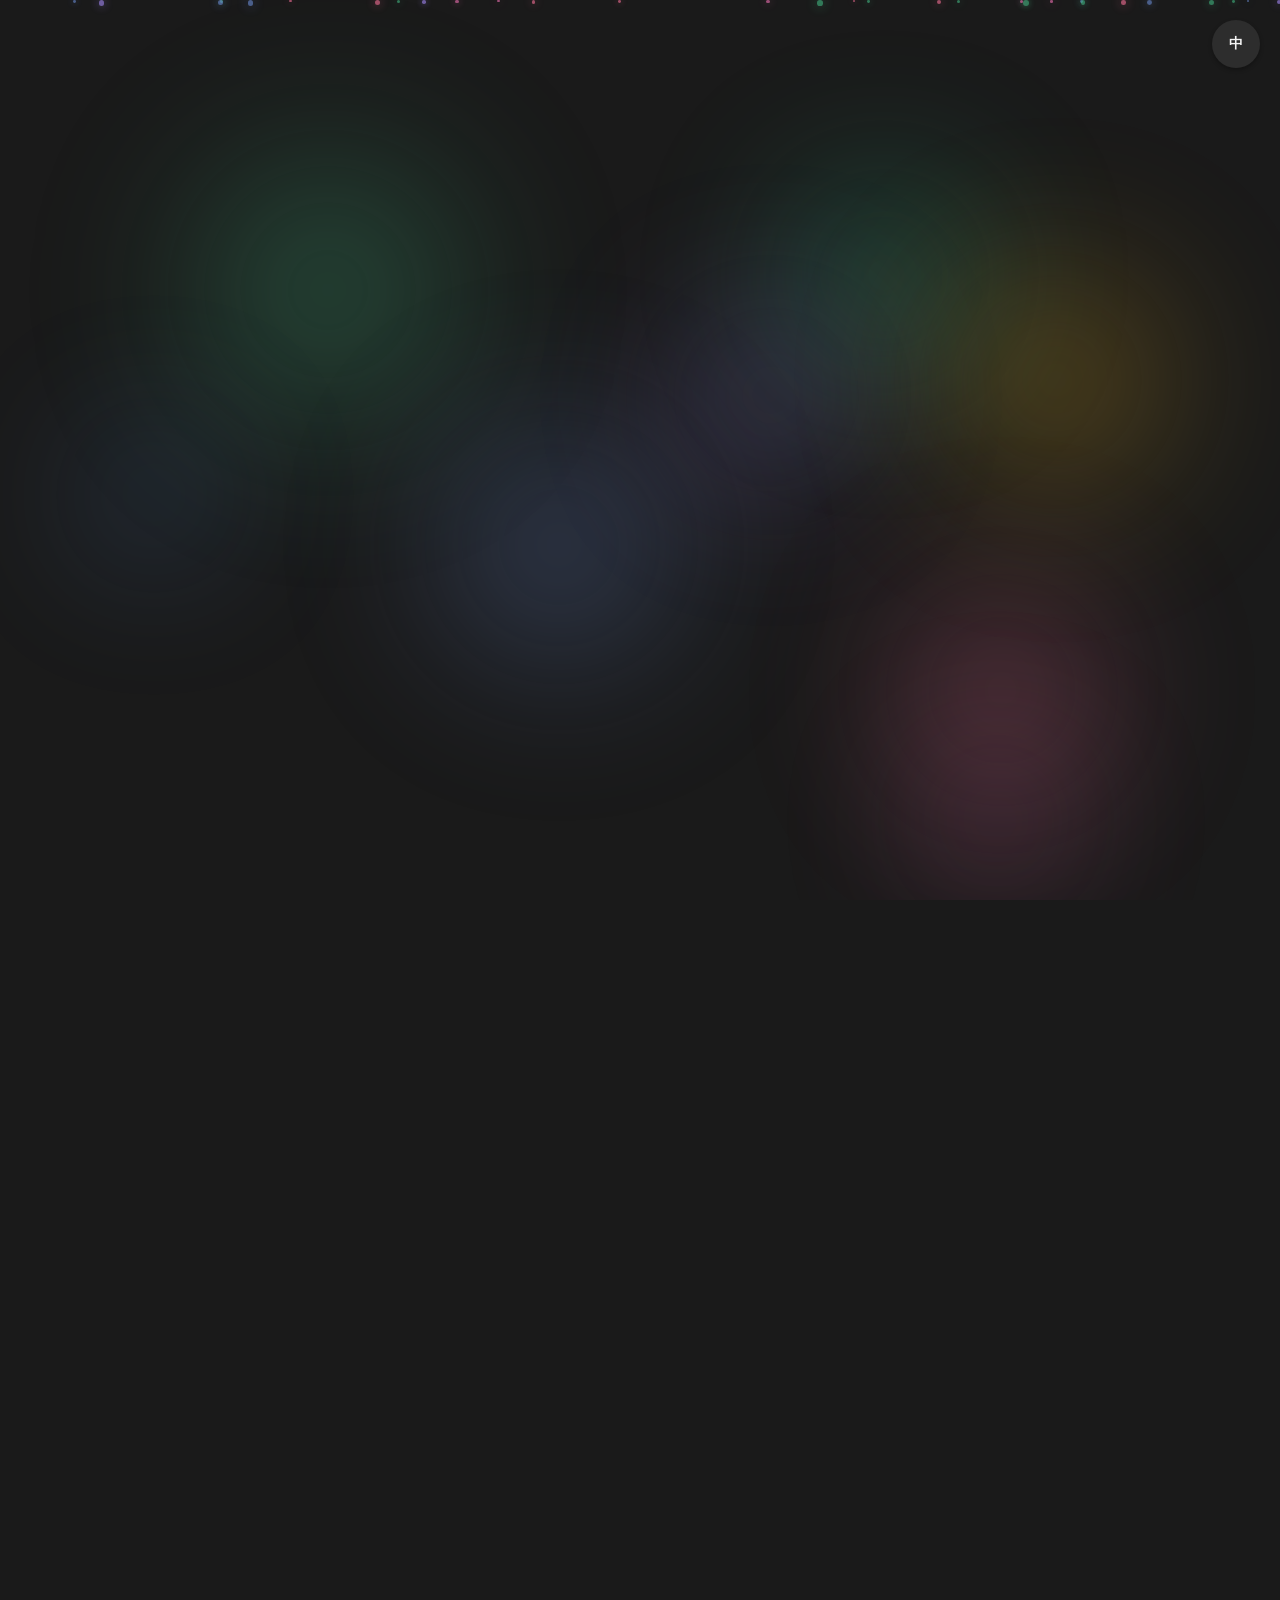
==== commit 89352512: "chore: 拆分内联 JavaScript 到独立 .js 文件" ====
--- a/index.html
+++ b/index.html
@@ -1223,811 +1223,7 @@
         </div>
     </footer>
 
-    <script>
-        // 1. 多语言配置（含猫娘版全字段）
-        const langData = {
-            'zh-CN': {
-                langSelectTitle: '选择语言',
-                title: 'Source UI',
-                subtitle: '一个基于 HTML/CSS/JavaScript 的模拟移动操作系统界面',
-                blur: '我们拥有 流畅的动画/高性能模糊/精心设计的应用界面',
-                tryNow: '现在试试',
-                githubRepo: 'GitHub 仓库',
-                bilibili: '📺 Bilibili',
-                mitLicense: 'MIT 许可证',
-                nativeFrontend: '原生前端开发',
-                multiBrowser: '多浏览器兼容',
-                projectIntro: '项目简介',
-                projectDesc: 'Source UI 是一款轻量无框架依赖的模拟移动操作系统界面，基于原生HTML5、CSS3、JavaScript开发，通过CSS变量、弹性布局、网格布局实现样式适配，结合CSS过渡与动画还原移动系统的视觉和交互体验，支持本地快速部署，多浏览器可运行',
-                techStack: '核心技术栈',
-                frontendTitle: '前端基础',
-                frontendName: 'HTML5 / CSS3 / 原生 JavaScript',
-                frontendDesc: '基于纯原生前端技术开发，无任何第三方框架依赖，轻量高效，降低项目耦合性与部署成本，同时保证界面的基础结构、样式渲染和交互逻辑的原生兼容性',
-                styleTitle: '样式布局',
-                styleName: 'CSS Variables / Flexbox / Grid',
-                styleDesc: '通过CSS变量实现样式统一管理与动态切换，结合弹性布局Flexbox和网格布局Grid，完成页面的自适应适配，兼顾移动端与桌面端的布局一致性，提升样式开发效率',
-                animationTitle: '交互动画',
-                animationName: 'CSS Transitions / CSS Animations',
-                animationDesc: '纯CSS实现所有交互动画效果，替代JavaScript动画，减少脚本开销，让界面切换、元素动效更流畅，精准还原移动操作系统的原生视觉交互体验',
-                iconTitle: '图标资源',
-                iconName: 'SVG 矢量图标',
-                iconDesc: '采用SVG矢量图标作为项目图标资源，支持无限缩放不失真，适配不同分辨率的设备屏幕，同时体积更小，加载速度更快，提升页面整体性能',
-                localRun: '本地快速运行',
-                localRunDesc: '克隆仓库后，可直接浏览器打开文件，或通过本地服务器启动，步骤如下：',
-                browserSupport: '浏览器支持',
-                chromeEdge: 'Chrome / Edge / Via (推荐)',
-                contribution: '贡献与鸣谢',
-                contributionDesc: '欢迎向项目提交 <a href="https://github.com/ThinkReally114/Source-UI/issues" target="_blank">Issue</a> 和 <a href="https://github.com/ThinkReally114/Source-UI/pulls" target="_blank">Pull Request</a>，一起完善Source UI！',
-                specialThanks: '特别鸣谢：<a href="https://github.com/ERX399" target="_blank">夏(ERX399)</a>',
-                license: '许可证',
-                licenseDesc: '本项目基于 <a href="https://github.com/ThinkReally114/Source-UI/blob/main/LICENSE" target="_blank">MIT License</a> 开源 © 2026 ThinkReally',
-                starSupport: '⭐ 如果这个项目对你有帮助，欢迎前往GitHub给个 Star 支持一下！',
-                copyright: '© 2026 Source UI | 由 ThinkReally 开发',
-                poweredBy: '代码托管于',
-                protectedBy: '网站防护由'
-            },
-            'zh-TW': {
-                langSelectTitle: '選擇語言',
-                title: 'Source UI',
-                subtitle: '一個基於 HTML/CSS/JavaScript 的模擬行動作業系統介面',
-                blur: '我們擁有 流暢的動畫/高性能模糊/精心設計的應用界面',
-                tryNow: '立即體驗',
-                githubRepo: 'GitHub 倉庫',
-                bilibili: '📺 Bilibili',
-                mitLicense: 'MIT 授權合約',
-                nativeFrontend: '原生前端開發',
-                multiBrowser: '多瀏覽器相容',
-                projectIntro: '專案簡介',
-                projectDesc: 'Source UI 是一款輕量無框架依賴的模擬行動作業系統介面，基於原生HTML5、CSS3、JavaScript開發，透過CSS變數、彈性配置、網格配置實現樣式適配，結合CSS過渡與動畫還原行動系統的視覺和交互體驗，支援本地快速部署，多瀏覽器可執行',
-                techStack: '核心技術棧',
-                frontendTitle: '前端基礎',
-                frontendName: 'HTML5 / CSS3 / 原生 JavaScript',
-                frontendDesc: '基於純原生前端技術開發，無任何第三方框架依賴，輕量高效，降低專案耦合性與部署成本，同時確保介面的基礎結構、樣式渲染和交互邏輯的原生相容性',
-                styleTitle: '樣式布局',
-                styleName: 'CSS Variables / Flexbox / Grid',
-                styleDesc: '透過CSS變數實現樣式統一管理與動態切換，結合彈性布局Flexbox和網格布局Grid，完成頁面的自適應適配，兼顧行動端與桌面端的布局一致性，提升樣式開發效率',
-                animationTitle: '交互动畫',
-                animationName: 'CSS Transitions / CSS Animations',
-                animationDesc: '純CSS實現所有交互动畫效果，替代JavaScript動畫，減少腳本開銷，讓介面切換、元素動效更流暢，精準還原行動作業系統的原生視覺交互體驗',
-                iconTitle: '圖標資源',
-                iconName: 'SVG 矢量圖標',
-                iconDesc: '採用SVG矢量圖標做為專案圖標資源，支援無限縮放不失真，適配不同解析度的設備螢幕，同時體積更小，加載速度更快，提升頁面整體效能',
-                localRun: '本地快速執行',
-                localRunDesc: '複製倉庫後，可直接用瀏覽器開啟檔案，或透過本地伺服器啟動，步驟如下：',
-                browserSupport: '瀏覽器支援',
-                chromeEdge: 'Chrome / Edge / Via (建議)',
-                contribution: '貢獻與致謝',
-                contributionDesc: '歡迎向專案提交 <a href="https://github.com/ThinkReally114/Source-UI/issues" target="_blank">Issue</a> 和 <a href="https://github.com/ThinkReally114/Source-UI/pulls" target="_blank">Pull Request</a>，一起完善Source UI！',
-                specialThanks: '特別致謝：<a href="https://github.com/ERX399" target="_blank">夏(ERX399)</a>',
-                license: '授權合約',
-                licenseDesc: '本專案基於 <a href="https://github.com/ThinkReally114/Source-UI/blob/main/LICENSE" target="_blank">MIT License</a> 開源 © 2026 ThinkReally',
-                starSupport: '⭐ 如果這個專案對你有幫助，歡迎前往GitHub給個 Star 支持一下！',
-                copyright: '© 2026 Source UI | 由 ThinkReally 開發',
-                poweredBy: '程式碼託管於',
-                protectedBy: '網站防護由'
-            },
-            'en': {
-                langSelectTitle: 'Select Language',
-                title: 'Source UI',
-                subtitle: 'A simulated mobile OS interface based on HTML/CSS/JavaScript',
-                blur: 'We have smooth animations / high-performance blurring / a thoughtfully designed app interface.',
-                tryNow: 'Try Now',
-                githubRepo: 'GitHub Repo',
-                bilibili: '📺 Bilibili',
-                mitLicense: 'MIT License',
-                nativeFrontend: 'Native Frontend Development',
-                multiBrowser: 'Multi-browser Compatible',
-                projectIntro: 'Project Introduction',
-                projectDesc: 'Source UI is a lightweight simulated mobile OS interface without framework dependencies, developed based on native HTML5, CSS3 and JavaScript. It realizes style adaptation through CSS variables, Flexbox and Grid, restores the visual and interactive experience of mobile systems with CSS Transitions and Animations, supports rapid local deployment and runs on multiple browsers.',
-                techStack: 'Core Tech Stack',
-                frontendTitle: 'Frontend Foundation',
-                frontendName: 'HTML5 / CSS3 / Native JavaScript',
-                frontendDesc: 'Developed based on pure native frontend technologies without any third-party framework dependencies, it is lightweight and efficient, reducing project coupling and deployment costs while ensuring native compatibility of the interface\'s basic structure, style rendering and interactive logic.',
-                styleTitle: 'Style & Layout',
-                styleName: 'CSS Variables / Flexbox / Grid',
-                styleDesc: 'Realize unified style management and dynamic switching through CSS variables, and complete adaptive page layout with Flexbox and Grid, ensuring layout consistency between mobile and desktop ends and improving style development efficiency.',
-                animationTitle: 'Interactive Animation',
-                animationName: 'CSS Transitions / CSS Animations',
-                animationDesc: 'All interactive animation effects are implemented by pure CSS instead of JavaScript animation, reducing script overhead, making interface switching and element effects smoother, and accurately restoring the native visual interactive experience of mobile OS.',
-                iconTitle: 'Icon Resources',
-                iconName: 'SVG Vector Icons',
-                iconDesc: 'Use SVG vector icons as project icon resources, supporting infinite scaling without distortion, adapting to device screens of different resolutions, and with smaller size and faster loading speed to improve overall page performance.',
-                localRun: 'Run Locally',
-                localRunDesc: 'After cloning the repository, you can open the file directly in the browser or start it through a local server with the following steps:',
-                browserSupport: 'Browser Support',
-                chromeEdge: 'Chrome / Edge / Via (Recommended)',
-                contribution: 'Contribution & Acknowledgments',
-                contributionDesc: 'Welcome to submit <a href="https://github.com/ThinkReally114/Source-UI/issues" target="_blank">Issue</a> and <a href="https://github.com/ThinkReally114/Source-UI/pulls" target="_blank">Pull Request</a> to improve Source UI together!',
-                specialThanks: 'Special Thanks: <a href="https://github.com/ERX399" target="_blank">Xia(ERX399)</a>',
-                license: 'License',
-                licenseDesc: 'This project is open source under the <a href="https://github.com/ThinkReally114/Source-UI/blob/main/LICENSE" target="_blank">MIT License</a> © 2026 ThinkReally',
-                starSupport: '⭐ If this project helps you, please give it a Star on GitHub!',
-                copyright: '© 2026 Source UI | Developed by ThinkReally',
-                poweredBy: 'Code hosted on',
-                protectedBy: 'Site protected by'
-            },
-            // 猫娘版语言包
-            'neko': {
-                langSelectTitle: '要换什么语言喵？',
-                title: 'Source UI',
-                subtitle: '人家是基于原生 HTML/CSS/JS 开发的模拟手机界面喵',
-                blur: '这里有流畅的动画和高性能模糊效果喵',
-                tryNow: '快来试试喵！',
-                githubRepo: 'GitHub 仓库喵',
-                bilibili: '📺 Bilibili 喵',
-                mitLicense: 'MIT 许可证喵',
-                nativeFrontend: '原生前端开发喵',
-                multiBrowser: '多浏览器兼容喵',
-                projectIntro: '项目介绍喵',
-                projectDesc: 'Source UI 是超轻量的模拟手机界面，用原生技术编写，动画丝滑且适配全平台，本地就能运行喵',
-                techStack: '核心技术喵',
-                frontendTitle: '前端基础喵',
-                frontendName: 'HTML5 / CSS3 / 原生 JS',
-                frontendDesc: '纯原生开发，不依赖框架，轻量且运行快速喵',
-                styleTitle: '样式布局喵',
-                styleName: 'CSS 变量 / Flex / Grid',
-                styleDesc: '支持深色模式和响应式布局，完美适配各种屏幕喵',
-                animationTitle: '交互动画喵',
-                animationName: 'CSS 动画',
-                animationDesc: '纯 CSS 动画，流畅不卡顿，还原原生操作手感喵',
-                iconTitle: '图标资源喵',
-                iconName: 'SVG 矢量图',
-                iconDesc: '高清矢量图标，加载快且不失真喵',
-                localRun: '本地运行喵',
-                localRunDesc: '克隆后直接打开文件就能用，非常简单喵',
-                browserSupport: '浏览器支持喵',
-                chromeEdge: 'Chrome / Edge / Via (推荐喵)',
-                contribution: '贡献与感谢喵',
-                contributionDesc: '欢迎提交 Issue 或 PR，和人家一起完善项目喵',
-                specialThanks: '鸣谢：<a href="https://github.com/ERX399" target="_blank">夏(ERX399)</a> 喵',
-                license: '许可证喵',
-                licenseDesc: '基于 MIT 协议开源 © 2026 ThinkReally 喵',
-                starSupport: '⭐ 喜欢的话请给人家点个 Star 喵！',
-
-
-                copyright: '© 2026 Source UI | 由 ThinkReally 酱精心打造喵~',
-                protectedBy: '网站防护由'
-            }
-        };
-        const LANG_STORAGE_KEY = 'source_ui_lang';
-        const langSelect = document.getElementById('langSelect');
-        const langModalMask = document.getElementById('langModalMask');
-        const langModalClose = document.getElementById('langModalClose');
-        const langOptions = document.querySelectorAll('.lang-option');
-        let currentLang = 'zh-CN';
-
-        // 渲染多语言
-        function renderLang(lang) {
-            const data = langData[lang];
-            if (!data) return;
-            document.querySelectorAll('[data-i18n]').forEach(el => {
-                const key = el.getAttribute('data-i18n');
-                if (data[key]) {
-                    el.innerHTML = data[key];
-                }
-            });
-            document.documentElement.lang = lang;
-            // 更新语言按钮文字（使用 textContent 会移除子元素，改用 innerHTML 或只更新内容）
-            const langText = lang === 'zh-CN' ? '中' : 
-                            lang === 'zh-TW' ? '繁' : 
-                            lang === 'en' ? 'En' : 
-                            lang === 'neko' ? '喵' : '中';
-            // 只更新文本节点，不替换整个元素
-            if (langSelect.firstChild) {
-                langSelect.firstChild.textContent = langText;
-            } else {
-                langSelect.textContent = langText;
-            }
-            // 高亮当前选中的语言
-            langOptions.forEach(option => {
-                if (option.getAttribute('data-lang') === lang) {
-                    option.classList.add('active');
-                } else {
-                    option.classList.remove('active');
-                }
-            });
-            // 保存到本地存储
-            localStorage.setItem(LANG_STORAGE_KEY, lang);
-            currentLang = lang;
-        }
-
-        // 打开语言模态框
-        function openLangModal() {
-            langModalMask.classList.add('show');
-            document.body.classList.add('modal-open');
-        }
-
-        // 关闭语言模态框（等待动画完成）
-        function closeLangModal() {
-            langModalMask.classList.remove('show');
-            // 等待动画播放完成后解除body滚动锁定
-            setTimeout(() => {
-                document.body.classList.remove('modal-open');
-            }, 350);
-        }
-
-        // 事件绑定
-        // 语言模态框事件
-        langSelect.addEventListener('click', () => openLangModalAnime());
-        langModalClose.addEventListener('click', () => closeLangModalAnime());
-        // ESC键关闭模态框
-        document.addEventListener('keydown', (e) => {
-            if (e.key === 'Escape' && langModalMask.classList.contains('show')) {
-                closeLangModalAnime();
-            }
-        });
-        // 语言选项点击事件
-        langOptions.forEach(option => {
-            option.addEventListener('click', () => {
-                const targetLang = option.getAttribute('data-lang');
-                renderLang(targetLang);
-                closeLangModalAnime();
-            });
-        });
-
-        // 页面初始化
-        window.addEventListener('DOMContentLoaded', () => {
-            // 初始化语言
-            const savedLang = localStorage.getItem(LANG_STORAGE_KEY);
-            if (savedLang && langData[savedLang]) renderLang(savedLang);
-            else renderLang('zh-CN');
-            // 初始化 Anime.js 动画
-            initAnimations();
-        });
-
-        // ==================== Anime.js 动画 ====================
-        function initAnimations() {
-            // 1. Logo 缩放进入动画 - 更大幅度
-            anime({
-                targets: '.logo.animate-scale-in',
-                scale: [0.3, 1],
-                opacity: [0, 1],
-                rotate: [-15, 0],
-                duration: 1200,
-                easing: 'easeOutElastic(1, .5)',
-                delay: 200
-            });
-
-            // 2. 标题淡入动画 - 更大幅度
-            anime({
-                targets: 'h1.animate-fade-in',
-                opacity: [0, 1],
-                translateY: [-60, 0],
-                scale: [0.8, 1],
-                duration: 800,
-                easing: 'easeOutBack',
-                delay: 400
-            });
-
-            // 3. 控制按钮从上方滑入 - 更大幅度
-            anime({
-                targets: '.control-buttons',
-                translateY: [-100, 0],
-                opacity: [0, 1],
-                rotate: [20, 0],
-                duration: 800,
-                easing: 'easeOutBack',
-                delay: 100
-            });
-
-            // 4. 滚动触发动画 - 更大幅度
-            const scrollElements = document.querySelectorAll('.animate-on-scroll');
-            const observerOptions = {
-                threshold: 0.1,
-                rootMargin: '0px 0px -50px 0px'
-            };
-
-            const scrollObserver = new IntersectionObserver((entries) => {
-                entries.forEach(entry => {
-                    if (entry.isIntersecting) {
-                        anime({
-                            targets: entry.target,
-                            translateY: [80, 0],
-                            opacity: [0, 1],
-                            scale: [0.9, 1],
-                            duration: 800,
-                            easing: 'easeOutBack'
-                        });
-                        scrollObserver.unobserve(entry.target);
-                    }
-                });
-            }, observerOptions);
-
-            scrollElements.forEach(el => scrollObserver.observe(el));
-
-            // 5. 技术卡片交错动画 - 更大幅度
-            anime({
-                targets: '.tech-card',
-                translateY: [100, 0],
-                opacity: [0, 1],
-                rotateX: [15, 0],
-                delay: anime.stagger(150, {start: 500}),
-                duration: 900,
-                easing: 'easeOutBack'
-            });
-
-            // 6. 按钮组交错动画 - 更大幅度
-            anime({
-                targets: '.btn-group .btn',
-                translateY: [40, 0],
-                opacity: [0, 1],
-                scale: [0.5, 1],
-                rotate: [10, 0],
-                delay: anime.stagger(120, {start: 600}),
-                duration: 700,
-                easing: 'easeOutElastic(1, .6)'
-            });
-
-            // 7. 标签组动画 - 更大幅度
-            anime({
-                targets: '.tag-group span',
-                translateY: [30, 0],
-                opacity: [0, 1],
-                scale: [0.5, 1],
-                delay: anime.stagger(100, {start: 900}),
-                duration: 600,
-                easing: 'easeOutBack'
-            });
-
-            // 8. 浏览器标签动画 - 更大幅度
-            anime({
-                targets: '.browser-item',
-                scale: [0, 1],
-                opacity: [0, 1],
-                rotate: [180, 0],
-                delay: anime.stagger(120, {start: 800}),
-                duration: 700,
-                easing: 'easeOutBack'
-            });
-
-            // 9. 页脚动画 - 更大幅度
-            anime({
-                targets: 'footer p, .protected-badges a',
-                translateY: [50, 0],
-                opacity: [0, 1],
-                delay: anime.stagger(120, {start: 1000}),
-                duration: 700,
-                easing: 'easeOutBack'
-            });
-
-            // 10. 初始化卡片文字拆分动画
-            initCardTextAnimations();
-        }
-
-        // 文字拆分动画初始化 - Raining letters 专用
-        function initCardTextAnimations() {
-            // 为 raining-text 元素拆分文字
-            document.querySelectorAll('.raining-text').forEach(el => {
-                const text = el.textContent;
-                el.innerHTML = '';
-                
-                for (let i = 0; i < text.length; i++) {
-                    const char = text[i];
-                    if (char === ' ') {
-                        el.innerHTML += ' ';
-                    } else {
-                        // 创建字符包装器
-                        const wrapper = document.createElement('span');
-                        wrapper.className = 'char-wrapper';
-                        
-                        // 原字符（初始可见）
-                        const charSpan = document.createElement('span');
-                        charSpan.className = 'char';
-                        charSpan.textContent = char;
-                        
-                        // 克隆字符（用于动画过渡）
-                        const cloneSpan = document.createElement('span');
-                        cloneSpan.className = 'char-clone';
-                        cloneSpan.textContent = char;
-                        
-                        wrapper.appendChild(charSpan);
-                        wrapper.appendChild(cloneSpan);
-                        el.appendChild(wrapper);
-                    }
-                }
-            });
-
-            // 为卡片添加鼠标进入/离开动画 - Raining letters 效果
-            document.querySelectorAll('.tech-card').forEach(card => {
-                const effect = card.getAttribute('data-text-effect');
-                
-                if (effect === 'raining') {
-                    card.addEventListener('mouseenter', () => {
-                        animateRainingLetters(card, true);
-                    });
-                    
-                    card.addEventListener('mouseleave', () => {
-                        animateRainingLetters(card, false);
-                    });
-                }
-            });
-        }
-
-        // Raining letters 动画效果 - 参考示例实现
-        function animateRainingLetters(card, isEnter) {
-            const charWrappers = card.querySelectorAll('.char-wrapper');
-            
-            if (charWrappers.length === 0) return;
-
-            // 随机排序字符索引
-            const indices = Array.from({length: charWrappers.length}, (_, i) => i);
-            for (let i = indices.length - 1; i > 0; i--) {
-                const j = Math.floor(Math.random() * (i + 1));
-                [indices[i], indices[j]] = [indices[j], indices[i]];
-            }
-
-            if (isEnter) {
-                // 鼠标进入：字符从上方掉落（rain down）
-                indices.forEach((idx, i) => {
-                    const wrapper = charWrappers[idx];
-                    const char = wrapper.querySelector('.char');
-                    const clone = wrapper.querySelector('.char-clone');
-                    
-                    // 先设置初始状态
-                    anime.set(char, { y: '-100%', opacity: 0 });
-                    anime.set(clone, { y: '0%', opacity: 1 });
-                    
-                    // 动画：原字符从上方落下
-                    anime({
-                        targets: char,
-                        y: ['-100%', '0%'],
-                        opacity: [0, 1],
-                        duration: 600,
-                        delay: i * 30,
-                        easing: 'spring(1, 80, 10, 0)' // 弹簧物理效果
-                    });
-                    
-                    // 克隆字符向下消失
-                    anime({
-                        targets: clone,
-                        y: ['0%', '100%'],
-                        opacity: [1, 0],
-                        duration: 600,
-                        delay: i * 30,
-                        easing: 'spring(1, 80, 10, 0)'
-                    });
-                });
-            } else {
-                // 鼠标离开：字符回到原位
-                indices.forEach((idx, i) => {
-                    const wrapper = charWrappers[idx];
-                    const char = wrapper.querySelector('.char');
-                    const clone = wrapper.querySelector('.char-clone');
-                    
-                    // 原字符向上消失
-                    anime({
-                        targets: char,
-                        y: ['0%', '-100%'],
-                        opacity: [1, 0],
-                        duration: 400,
-                        delay: i * 20,
-                        easing: 'easeInOutQuad'
-                    });
-                    
-                    // 克隆字符从下方出现
-                    anime({
-                        targets: clone,
-                        y: ['100%', '0%'],
-                        opacity: [0, 1],
-                        duration: 400,
-                        delay: i * 20,
-                        easing: 'easeInOutQuad'
-                    });
-                });
-            }
-        }
-
-        // 11. 语言模态框动画 - 更大幅度
-        let isModalAnimating = false;
-
-        function openLangModalAnime() {
-            if (isModalAnimating || langModalMask.classList.contains('show')) return;
-            isModalAnimating = true;
-
-            langModalMask.classList.add('show');
-            document.body.classList.add('modal-open');
-
-            // 遮罩淡入
-            anime({
-                targets: '#langModalMask',
-                opacity: [0, 1],
-                backdropFilter: ['blur(0px)', 'blur(14px)'],
-                duration: 400,
-                easing: 'easeOutQuad'
-            });
-
-            // 模态框缩放弹出 - 更大幅度
-            anime({
-                targets: '#langModal',
-                scale: [0.5, 1.1, 1],
-                opacity: [0, 1],
-                rotateX: [15, 0],
-                duration: 600,
-                easing: 'easeOutBack',
-                complete: () => {
-                    isModalAnimating = false;
-                }
-            });
-
-            // 语言选项交错进入 - 更大幅度
-            anime({
-                targets: '.lang-option',
-                translateX: [-100, 0],
-                opacity: [0, 1],
-                rotate: [10, 0],
-                delay: anime.stagger(100, {start: 200}),
-                duration: 500,
-                easing: 'easeOutBack'
-            });
-        }
-
-        function closeLangModalAnime() {
-            if (isModalAnimating || !langModalMask.classList.contains('show')) return;
-            isModalAnimating = true;
-
-            // 模态框缩放消失 - 更大幅度
-            anime({
-                targets: '#langModal',
-                scale: [1, 0.5],
-                opacity: [1, 0],
-                rotateX: [0, -15],
-                duration: 400,
-                easing: 'easeInBack',
-                complete: () => {
-                    langModalMask.classList.remove('show');
-                    document.body.classList.remove('modal-open');
-                    isModalAnimating = false;
-                }
-            });
-
-            // 遮罩淡出
-            anime({
-                targets: '#langModalMask',
-                opacity: [1, 0],
-                backdropFilter: ['blur(14px)', 'blur(0px)'],
-                duration: 400,
-                easing: 'easeInQuad'
-            });
-        }
-
-        // 13. 按钮点击波纹效果 - 更大幅度
-        document.querySelectorAll('.btn, .lang-select').forEach(btn => {
-            btn.addEventListener('click', function(e) {
-                const rect = this.getBoundingClientRect();
-                const x = e.clientX - rect.left;
-                const y = e.clientY - rect.top;
-
-                const ripple = document.createElement('span');
-                ripple.style.cssText = `
-                    position: absolute;
-                    border-radius: 50%;
-                    background: rgba(255, 255, 255, 0.5);
-                    width: 20px;
-                    height: 20px;
-                    left: ${x}px;
-                    top: ${y}px;
-                    pointer-events: none;
-                    transform: translate(-50%, -50%);
-                `;
-                this.appendChild(ripple);
-
-                anime({
-                    targets: ripple,
-                    scale: [0, 40],
-                    opacity: [1, 0],
-                    duration: 800,
-                    easing: 'easeOutCirc',
-                    complete: () => ripple.remove()
-                });
-
-                // 按钮点击缩放反馈
-                anime({
-                    targets: this,
-                    scale: [1, 0.9, 1.05, 1],
-                    duration: 400,
-                    easing: 'easeOutBack'
-                });
-            });
-        });
-
-        // 14. 链接悬停动画增强 - 更大幅度
-        document.querySelectorAll('a:not(.btn)').forEach(link => {
-            link.addEventListener('mouseenter', function() {
-                anime({
-                    targets: this,
-                    translateY: -5,
-                    scale: 1.05,
-                    duration: 300,
-                    easing: 'easeOutBack'
-                });
-            });
-
-            link.addEventListener('mouseleave', function() {
-                anime({
-                    targets: this,
-                    translateY: 0,
-                    scale: 1,
-                    duration: 300,
-                    easing: 'easeOutBack'
-                });
-            });
-        });
-
-        // 14. 代码块打字机效果
-        function typeWriterEffect() {
-            const codeBlock = document.querySelector('pre');
-            if (!codeBlock) return;
-
-            const observer = new IntersectionObserver((entries) => {
-                entries.forEach(entry => {
-                    if (entry.isIntersecting) {
-                        anime({
-                            targets: codeBlock,
-                            boxShadow: [
-                                '0 0 0 rgba(66, 185, 131, 0)',
-                                '0 0 20px rgba(66, 185, 131, 0.3)',
-                                '0 0 0 rgba(66, 185, 131, 0)'
-                            ],
-                            duration: 1500,
-                            easing: 'easeInOutQuad',
-                            loop: 2
-                        });
-                        observer.unobserve(entry.target);
-                    }
-                });
-            }, { threshold: 0.5 });
-
-            observer.observe(codeBlock);
-        }
-
-        // 页面加载完成后启动打字机效果
-        window.addEventListener('load', typeWriterEffect);
-
-        // ==================== 代码复制功能 ====================
-        function copyCode(btn) {
-            const codeBlock = btn.closest('.code-block-wrapper').querySelector('.code-content');
-            const codeText = codeBlock.innerText;
-
-            navigator.clipboard.writeText(codeText).then(() => {
-                const originalText = btn.querySelector('.copy-text').textContent;
-                btn.querySelector('.copy-text').textContent = '已复制!';
-                btn.classList.add('copied');
-
-                setTimeout(() => {
-                    btn.querySelector('.copy-text').textContent = originalText;
-                    btn.classList.remove('copied');
-                }, 2000);
-            }).catch(err => {
-                console.error('复制失败:', err);
-                // 降级方案
-                const textarea = document.createElement('textarea');
-                textarea.value = codeText;
-                textarea.style.position = 'fixed';
-                textarea.style.opacity = '0';
-                document.body.appendChild(textarea);
-                textarea.select();
-                document.execCommand('copy');
-                document.body.removeChild(textarea);
-
-                const originalText = btn.querySelector('.copy-text').textContent;
-                btn.querySelector('.copy-text').textContent = '已复制!';
-                btn.classList.add('copied');
-
-                setTimeout(() => {
-                    btn.querySelector('.copy-text').textContent = originalText;
-                    btn.classList.remove('copied');
-                }, 2000);
-            });
-        }
-
-        // ==================== 背景流动光效交互 ====================
-        const cursorGlow = document.getElementById('cursorGlow');
-        const cursorGlowSecondary = document.getElementById('cursorGlowSecondary');
-        const particlesContainer = document.getElementById('particles');
-        let mouseX = 0, mouseY = 0;
-        let glowX = 0, glowY = 0;
-        let glowX2 = 0, glowY2 = 0;
-        let isMouseMoving = false;
-        let mouseTimeout;
-
-        // 创建粒子
-        function createParticles() {
-            const particleCount = 30;
-            for (let i = 0; i < particleCount; i++) {
-                const particle = document.createElement('div');
-                particle.className = 'particle';
-                particle.style.left = Math.random() * 100 + '%';
-                particle.style.animationDuration = (8 + Math.random() * 12) + 's';
-                particle.style.animationDelay = Math.random() * 10 + 's';
-                particle.style.width = (2 + Math.random() * 4) + 'px';
-                particle.style.height = particle.style.width;
-                
-                // 随机颜色
-                const colors = ['var(--accent-color)', 'var(--bili-color)', '#6b8dd6', '#a78bfa', '#f472b6'];
-                particle.style.background = colors[Math.floor(Math.random() * colors.length)];
-                particle.style.boxShadow = `0 0 ${6 + Math.random() * 6}px ${particle.style.background}`;
-                
-                particlesContainer.appendChild(particle);
-            }
-        }
-
-        // 初始化粒子
-        createParticles();
-
-        // 鼠标移动事件
-        document.addEventListener('mousemove', (e) => {
-            mouseX = e.clientX;
-            mouseY = e.clientY;
-            isMouseMoving = true;
-
-            // 清除之前的超时
-            clearTimeout(mouseTimeout);
-
-            // 设置新的超时，鼠标停止移动后逐渐停止跟随
-            mouseTimeout = setTimeout(() => {
-                isMouseMoving = false;
-            }, 100);
-        });
-
-        // 平滑跟随动画
-        function animateCursorGlow() {
-            if (isMouseMoving) {
-                // 主光效跟随鼠标
-                glowX += (mouseX - glowX) * 0.1;
-                glowY += (mouseY - glowY) * 0.1;
-                cursorGlow.style.left = glowX + 'px';
-                cursorGlow.style.top = glowY + 'px';
-
-                // 次要光效延迟跟随（拖尾效果）
-                glowX2 += (mouseX - glowX2) * 0.05;
-                glowY2 += (mouseY - glowY2) * 0.05;
-                cursorGlowSecondary.style.left = glowX2 + 'px';
-                cursorGlowSecondary.style.top = glowY2 + 'px';
-            }
-
-            requestAnimationFrame(animateCursorGlow);
-        }
-
-        // 启动跟随动画
-        animateCursorGlow();
-
-        // 鼠标进入页面时显示光效
-        document.addEventListener('mouseenter', () => {
-            cursorGlow.style.opacity = '1';
-        });
-
-        // 鼠标离开页面时隐藏光效
-        document.addEventListener('mouseleave', () => {
-            cursorGlow.style.opacity = '0';
-        });
-
-        // 点击时产生光波扩散效果
-        document.addEventListener('click', (e) => {
-            const ripple = document.createElement('div');
-            ripple.style.cssText = `
-                position: fixed;
-                left: ${e.clientX}px;
-                top: ${e.clientY}px;
-                width: 20px;
-                height: 20px;
-                border-radius: 50%;
-                background: radial-gradient(circle, rgba(66, 185, 131, 0.6) 0%, transparent 70%);
-                pointer-events: none;
-                z-index: 2;
-                transform: translate(-50%, -50%);
-            `;
-            document.body.appendChild(ripple);
-
-            anime({
-                targets: ripple,
-                scale: [1, 15],
-                opacity: [0.8, 0],
-                duration: 800,
-                easing: 'easeOutCirc',
-                complete: () => ripple.remove()
-            });
-        });
-    </script>
+    <script src="index-1.js"></script>
     </div><!-- content-wrapper 结束 -->
 </body>
 </html>
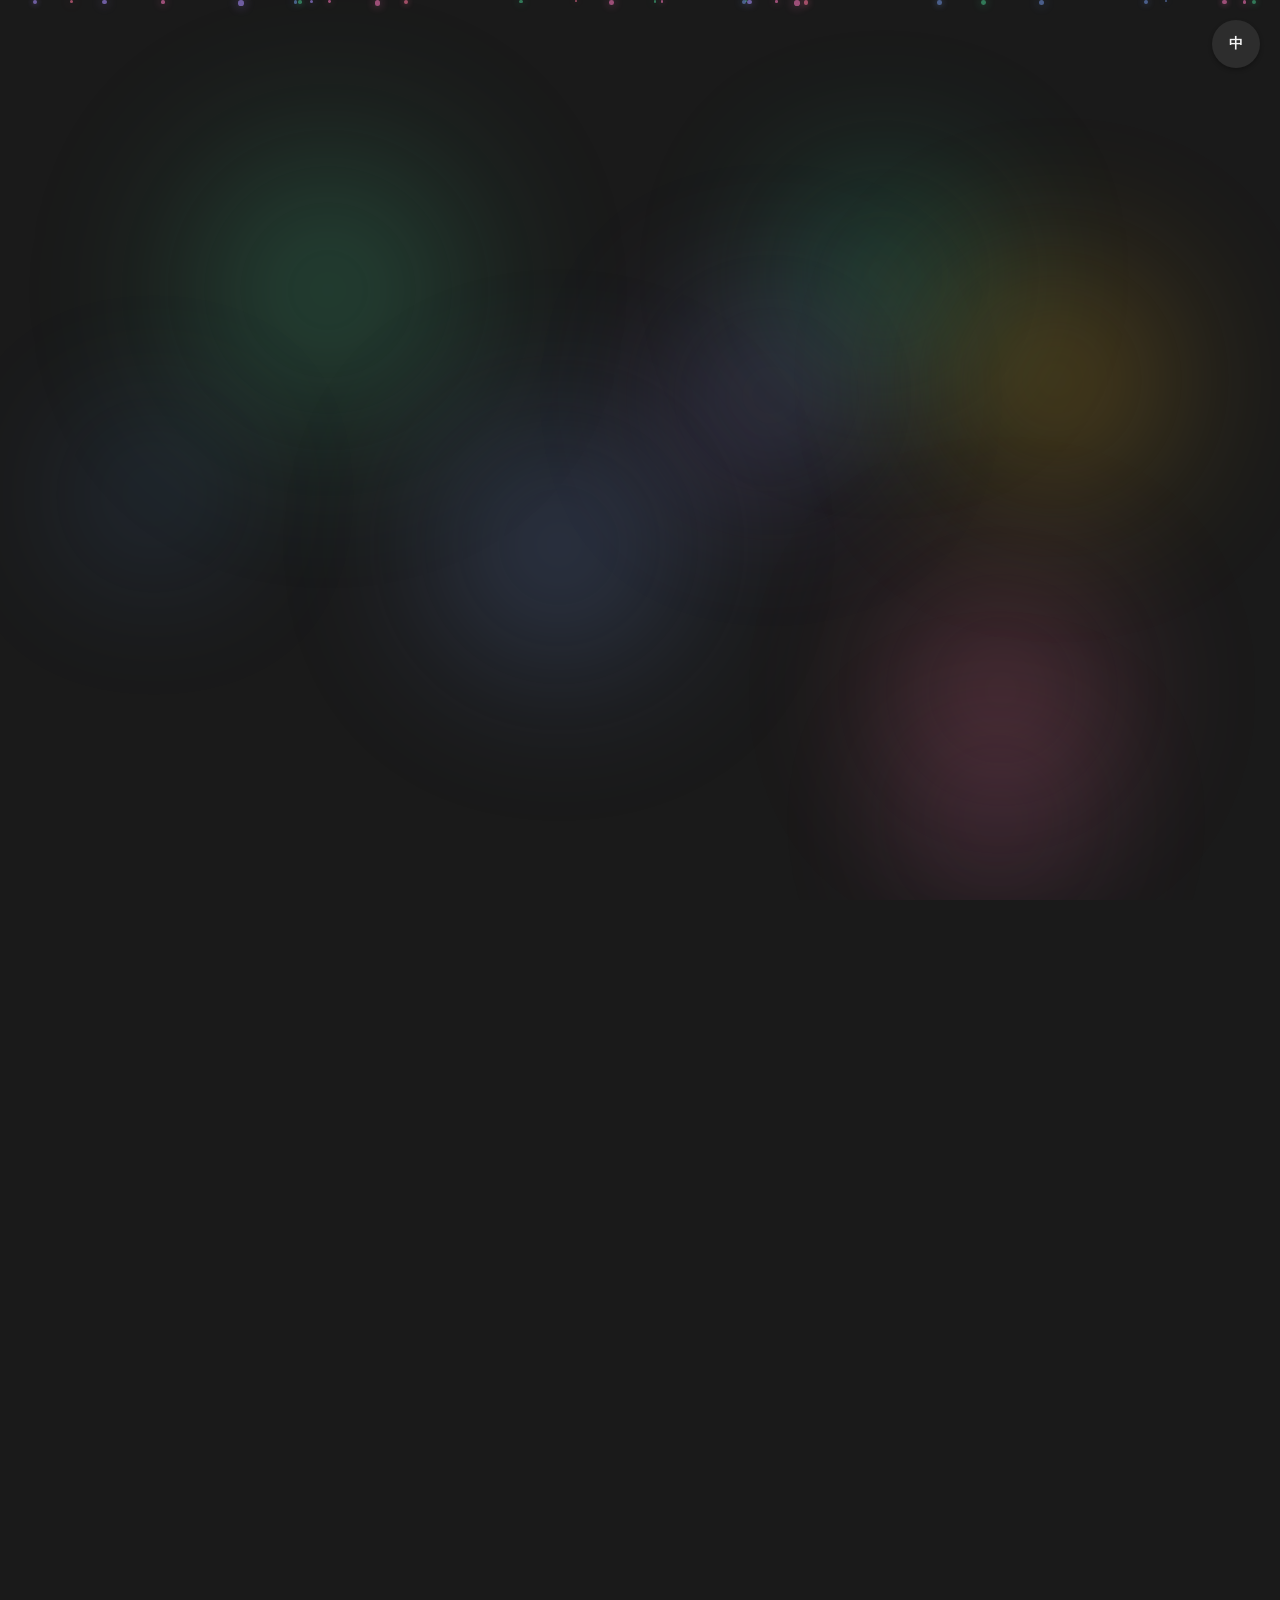
==== commit 05f67387: "chore: 拆分内联 CSS 到独立 .css 文件" ====
--- a/index.html
+++ b/index.html
@@ -8,1053 +8,7 @@
     <link rel="stylesheet" href="https://cdn.jsdelivr.net/npm/@fontsource/harmonyos-sans@4.0.0/index.min.css">
     <!-- 引入 Anime.js -->
     <script src="https://cdnjs.cloudflare.com/ajax/libs/animejs/3.2.1/anime.min.js"></script>
-    <style>
-        * {
-            margin: 0;
-            padding: 0;
-            box-sizing: border-box;
-            /* 全局替换为鸿蒙字体，兜底系统无衬线字体 */
-            font-family: "HarmonyOS Sans", -apple-system, BlinkMacSystemFont, "Segoe UI", Roboto, "Helvetica Neue", Arial, sans-serif;
-            transition: background-color 0.3s ease, color 0.3s ease, border-color 0.3s ease, box-shadow 0.3s ease, fill 0.3s ease, opacity 0.3s ease, transform 0.3s ease, visibility 0.3s ease;
-            outline: none;
-            -webkit-tap-highlight-color: transparent;
-        }
-        button::-moz-focus-inner,
-        a::-moz-focus-inner {
-            border: 0;
-        }
-        button, a, input, select {
-            outline: none !important;
-            -webkit-appearance: none;
-            appearance: none;
-        }
-        button:focus, a:focus,
-        button:focus-visible, a:focus-visible {
-            outline: 0 !important;
-            box-shadow: none !important;
-        }
-        :root {
-            --bg-main: #1a1a1a;
-            --bg-card: #2d2d2d;
-            --bg-code: #1e1e1e;
-            --bg-btn-git: #444444;
-            --text-main: #f5f5f5;
-            --text-secondary: #e0e0e0;
-            --text-tertiary: #b0b0b0;
-            --text-code: #dcdcdc;
-            --border-color: #444444;
-            --accent-color: #42b983;
-            --bili-color: #fb7299;
-            --shadow: 0 2px 4px rgba(0,0,0,0.3);
-            --shadow-sm: 0 1px 3px rgba(0,0,0,0.3);
-            --bg-lang: #2d2d2d;
-            --text-sm: #999999;
-            --text-copyright: #666666;
-            --icon-color: #e0e0e0;
-            --modal-mask: rgba(0,0,0,0.3);
-            --modal-bg: #2d2d2d;
-        }
-        html {
-            background-color: var(--bg-main);
-            transition: background-color 0.3s ease;
-        }
-        body {
-            background: var(--bg-main);
-            color: var(--text-main);
-            line-height: 1.6;
-            padding: 20px;
-            max-width: 1200px;
-            margin: 0 auto;
-            padding-top: 80px;
-            padding-bottom: 80px;
-            position: relative;
-            min-height: 100vh;
-            overflow-x: hidden;
-        }
-
-        /* 背景流动光效容器 */
-        .bg-light-effect {
-            position: fixed;
-            top: 0;
-            left: 0;
-            width: 100%;
-            height: 100%;
-            pointer-events: none;
-            z-index: 0;
-            overflow: hidden;
-        }
-
-        /* 流动光球 */
-        .light-orb {
-            position: absolute;
-            border-radius: 50%;
-            filter: blur(80px);
-            opacity: 0.4;
-            transition: transform 0.3s ease-out;
-            will-change: transform;
-        }
-
-        .light-orb-1 {
-            width: 400px;
-            height: 400px;
-            background: radial-gradient(circle, var(--accent-color) 0%, transparent 70%);
-            top: 10%;
-            left: 10%;
-            animation: float-orb-1 20s ease-in-out infinite;
-        }
-
-        .light-orb-2 {
-            width: 300px;
-            height: 300px;
-            background: radial-gradient(circle, var(--bili-color) 0%, transparent 70%);
-            top: 60%;
-            right: 10%;
-            animation: float-orb-2 25s ease-in-out infinite;
-        }
-
-        .light-orb-3 {
-            width: 350px;
-            height: 350px;
-            background: radial-gradient(circle, #6b8dd6 0%, transparent 70%);
-            bottom: 20%;
-            left: 30%;
-            animation: float-orb-3 22s ease-in-out infinite;
-        }
-
-        .light-orb-4 {
-            width: 250px;
-            height: 250px;
-            background: radial-gradient(circle, #a78bfa 0%, transparent 70%);
-            top: 30%;
-            right: 30%;
-            animation: float-orb-4 18s ease-in-out infinite;
-        }
-
-        @keyframes float-orb-1 {
-            0%, 100% { transform: translate(0, 0) scale(1); }
-            25% { transform: translate(50px, 30px) scale(1.1); }
-            50% { transform: translate(20px, 60px) scale(0.9); }
-            75% { transform: translate(-30px, 40px) scale(1.05); }
-        }
-
-        @keyframes float-orb-2 {
-            0%, 100% { transform: translate(0, 0) scale(1); }
-            25% { transform: translate(-40px, 50px) scale(0.95); }
-            50% { transform: translate(-60px, -20px) scale(1.1); }
-            75% { transform: translate(-20px, -40px) scale(0.9); }
-        }
-
-        @keyframes float-orb-3 {
-            0%, 100% { transform: translate(0, 0) scale(1); }
-            33% { transform: translate(40px, -30px) scale(1.15); }
-            66% { transform: translate(-20px, 20px) scale(0.85); }
-        }
-
-        @keyframes float-orb-4 {
-            0%, 100% { transform: translate(0, 0) scale(1); }
-            50% { transform: translate(30px, 40px) scale(1.2); }
-        }
-
-        /* 新增光球 */
-        .light-orb-5 {
-            width: 200px;
-            height: 200px;
-            background: radial-gradient(circle, #f472b6 0%, transparent 70%);
-            top: 80%;
-            left: 70%;
-            animation: float-orb-5 15s ease-in-out infinite;
-        }
-
-        .light-orb-6 {
-            width: 280px;
-            height: 280px;
-            background: radial-gradient(circle, #34d399 0%, transparent 70%);
-            top: 15%;
-            right: 20%;
-            animation: float-orb-6 19s ease-in-out infinite;
-        }
-
-        .light-orb-7 {
-            width: 320px;
-            height: 320px;
-            background: radial-gradient(circle, #fbbf24 0%, transparent 70%);
-            bottom: 40%;
-            right: 5%;
-            animation: float-orb-7 24s ease-in-out infinite;
-        }
-
-        .light-orb-8 {
-            width: 180px;
-            height: 180px;
-            background: radial-gradient(circle, #60a5fa 0%, transparent 70%);
-            top: 45%;
-            left: 5%;
-            animation: float-orb-8 17s ease-in-out infinite;
-        }
-
-        @keyframes float-orb-5 {
-            0%, 100% { transform: translate(0, 0) scale(1); }
-            25% { transform: translate(-60px, -40px) scale(1.1); }
-            50% { transform: translate(-30px, 20px) scale(0.9); }
-            75% { transform: translate(20px, -30px) scale(1.05); }
-        }
-
-        @keyframes float-orb-6 {
-            0%, 100% { transform: translate(0, 0) scale(1); }
-            33% { transform: translate(50px, 30px) scale(1.15); }
-            66% { transform: translate(20px, -50px) scale(0.85); }
-        }
-
-        @keyframes float-orb-7 {
-            0%, 100% { transform: translate(0, 0) scale(1); }
-            25% { transform: translate(-50px, 20px) scale(0.95); }
-            50% { transform: translate(-20px, -40px) scale(1.1); }
-            75% { transform: translate(30px, -20px) scale(0.9); }
-        }
-
-        @keyframes float-orb-8 {
-            0%, 100% { transform: translate(0, 0) scale(1); }
-            50% { transform: translate(40px, 60px) scale(1.25); }
-        }
-
-        /* 流动光线 */
-        .light-line {
-            position: absolute;
-            height: 2px;
-            background: linear-gradient(90deg, transparent, var(--accent-color), transparent);
-            opacity: 0.3;
-            filter: blur(1px);
-            animation: flow-line 8s linear infinite;
-        }
-
-        .line-1 {
-            width: 300px;
-            top: 20%;
-            left: -300px;
-            animation-delay: 0s;
-        }
-
-        .line-2 {
-            width: 400px;
-            top: 50%;
-            left: -400px;
-            animation-delay: 3s;
-        }
-
-        .line-3 {
-            width: 250px;
-            top: 80%;
-            left: -250px;
-            animation-delay: 5s;
-        }
-
-        @keyframes flow-line {
-            0% { transform: translateX(0); opacity: 0; }
-            10% { opacity: 0.3; }
-            90% { opacity: 0.3; }
-            100% { transform: translateX(calc(100vw + 100%)); opacity: 0; }
-        }
-
-        /* 粒子容器 */
-        .light-particles {
-            position: absolute;
-            width: 100%;
-            height: 100%;
-            pointer-events: none;
-        }
-
-        .particle {
-            position: absolute;
-            width: 4px;
-            height: 4px;
-            background: var(--accent-color);
-            border-radius: 50%;
-            opacity: 0.6;
-            animation: particle-float 10s linear infinite;
-        }
-
-        @keyframes particle-float {
-            0% { 
-                transform: translateY(100vh) scale(0); 
-                opacity: 0;
-            }
-            10% { 
-                opacity: 0.6;
-            }
-            90% { 
-                opacity: 0.6;
-            }
-            100% { 
-                transform: translateY(-100px) scale(1); 
-                opacity: 0;
-            }
-        }
-
-        /* 鼠标跟随光效 */
-        .cursor-glow {
-            position: fixed;
-            width: 300px;
-            height: 300px;
-            border-radius: 50%;
-            background: radial-gradient(circle, rgba(66, 185, 131, 0.3) 0%, transparent 70%);
-            pointer-events: none;
-            z-index: 1;
-            filter: blur(40px);
-            opacity: 0;
-            transition: opacity 0.3s ease;
-            transform: translate(-50%, -50%);
-            will-change: left, top;
-        }
-
-        .cursor-glow-secondary {
-            position: fixed;
-            width: 150px;
-            height: 150px;
-            border-radius: 50%;
-            background: radial-gradient(circle, rgba(251, 114, 153, 0.4) 0%, transparent 70%);
-            pointer-events: none;
-            z-index: 1;
-            filter: blur(30px);
-            opacity: 0;
-            transition: opacity 0.3s ease;
-            transform: translate(-50%, -50%);
-            will-change: left, top;
-        }
-
-        body:hover .cursor-glow,
-        body:hover .cursor-glow-secondary {
-            opacity: 1;
-        }
-
-        /* 内容层 */
-        .content-wrapper {
-            position: relative;
-            z-index: 10;
-        }
-        body.modal-open {
-            overflow: hidden;
-        }
-        .control-buttons {
-            position: fixed;
-            top: 20px;
-            right: 20px;
-            display: flex;
-            gap: 10px;
-            z-index: 9999;
-        }
-        .lang-select {
-            width: 48px;
-            height: 48px;
-            border-radius: 50%;
-            border: none;
-            background: var(--bg-lang);
-            color: var(--text-main);
-            font-size: 14px;
-            font-weight: 600;
-            cursor: pointer;
-            box-shadow: var(--shadow);
-            display: flex;
-            align-items: center;
-            justify-content: center;
-            transform: translateZ(0);
-        }
-        .lang-select:hover {
-            background: var(--accent-color);
-            color: #fff;
-        }
-        /* 语言选择模态框样式（保留背景毛玻璃+开闭动画） */
-        .lang-modal-mask {
-            position: fixed;
-            top: 0;
-            left: 0;
-            width: 100%;
-            height: 100%;
-            background: var(--modal-mask);
-            display: flex;
-            align-items: center;
-            justify-content: center;
-            z-index: 10000;
-            /* 模态框背景毛玻璃模糊完整保留 */
-            -webkit-backdrop-filter: blur(14px);
-            backdrop-filter: blur(14px);
-            transform: translateZ(0);
-            will-change: backdrop-filter, opacity;
-            /* 开闭双动画核心配置 */
-            opacity: 0;
-            visibility: hidden;
-            pointer-events: none;
-            transition: opacity 0.35s ease, visibility 0.35s ease, backdrop-filter 0.35s ease;
-        }
-        .lang-modal-mask.show {
-            opacity: 1;
-            visibility: visible;
-            pointer-events: all;
-        }
-        .lang-modal {
-            background: var(--modal-bg);
-            border-radius: 16px;
-            width: 90%;
-            max-width: 400px;
-            box-shadow: 0 8px 32px rgba(0,0,0,0.15);
-            /* 开闭缩放动画 */
-            transform: scale(0.85) translateY(20px);
-            opacity: 0;
-            transition: transform 0.35s cubic-bezier(0.34, 1.56, 0.64, 1), opacity 0.35s ease;
-            transform: translateZ(0);
-        }
-        .lang-modal-mask.show .lang-modal {
-            transform: scale(1) translateY(0);
-            opacity: 1;
-        }
-        .lang-modal-header {
-            display: flex;
-            align-items: center;
-            justify-content: space-between;
-            padding: 20px 24px;
-            border-bottom: 1px solid var(--border-color);
-        }
-        .lang-modal-header h3 {
-            font-size: 18px;
-            color: var(--text-main);
-            font-weight: 600;
-        }
-        .lang-modal-close {
-            width: 32px;
-            height: 32px;
-            border-radius: 50%;
-            border: none;
-            background: transparent;
-            color: var(--text-tertiary);
-            font-size: 22px;
-            cursor: pointer;
-            display: flex;
-            align-items: center;
-            justify-content: center;
-            transition: all 0.2s ease;
-        }
-        .lang-modal-close:hover {
-            background: var(--bg-main);
-            color: var(--accent-color);
-        }
-        .lang-modal-options {
-            padding: 8px 0;
-        }
-        .lang-option {
-            padding: 16px 24px;
-            cursor: pointer;
-            color: var(--text-main);
-            font-size: 16px;
-            transition: all 0.2s ease;
-            display: flex;
-            align-items: center;
-            justify-content: space-between;
-        }
-        .lang-option:hover {
-            background: var(--bg-main);
-            color: var(--accent-color);
-        }
-        .lang-option.active {
-            color: var(--accent-color);
-            font-weight: 600;
-        }
-        .lang-option.active::after {
-            content: "✓";
-            color: var(--accent-color);
-            font-weight: 700;
-        }
-        header {
-            text-align: center;
-            margin: 20px 0 40px;
-        }
-        .logo {
-            width: 200px;
-            margin-bottom: 20px;
-        }
-        .btn-group {
-            display: flex;
-            gap: 15px;
-            justify-content: center;
-            flex-wrap: wrap;
-            margin: 25px 0;
-        }
-        .btn {
-            text-decoration: none;
-            color: #fff;
-            padding: 10px 20px;
-            border-radius: 6px;
-            font-size: 16px;
-            transition: opacity 0.3s, background-color 0.3s;
-            display: inline-block;
-        }
-        .btn:hover {
-            opacity: 0.9;
-            text-decoration: none;
-        }
-        .btn-try {
-            background: var(--accent-color);
-        }
-        .btn-github {
-            background: var(--bg-btn-git);
-        }
-        .btn-bilibili {
-            background: var(--bili-color);
-        }
-        .tag-group {
-            display: flex;
-            gap: 15px;
-            justify-content: center;
-            flex-wrap: wrap;
-            color: var(--text-tertiary);
-            font-size: 14px;
-            margin-bottom: 30px;
-        }
-        h2 {
-            font-size: 24px;
-            margin: 40px 0 20px;
-            color: var(--text-main);
-            border-left: 4px solid var(--accent-color);
-            padding-left: 15px;
-        }
-        p {
-            font-size: 16px;
-            margin-bottom: 20px;
-            color: var(--text-secondary);
-        }
-        .tech-stack {
-            display: grid;
-            grid-template-columns: repeat(auto-fit, minmax(280px, 1fr));
-            gap: 20px;
-            margin: 20px 0;
-        }
-        .tech-card {
-            background: var(--bg-card);
-            padding: 25px;
-            border-radius: 8px;
-            box-shadow: var(--shadow);
-        }
-        .tech-card h3 {
-            color: var(--accent-color);
-            font-size: 18px;
-            margin-bottom: 10px;
-            display: flex;
-            align-items: center;
-            gap: 8px;
-        }
-        .tech-card .tech-name {
-            color: var(--text-main);
-            font-weight: 600;
-            font-size: 17px;
-            margin-bottom: 12px;
-        }
-        .tech-card .tech-desc {
-            color: var(--text-sm);
-            font-size: 14px;
-            line-height: 1.7;
-        }
-        pre {
-            background: var(--bg-code);
-            color: var(--text-code);
-            padding: 20px;
-            border-radius: 8px;
-            overflow-x: auto;
-            font-size: 14px;
-            margin: 20px 0;
-            /* 代码块等宽字体兜底 */
-            font-family: "HarmonyOS Sans SC", "Consolas", "Monaco", monospace;
-        }
-        .browser-list {
-            display: flex;
-            gap: 10px;
-            flex-wrap: wrap;
-            margin: 15px 0;
-        }
-        .browser-item {
-            background: var(--bg-card);
-            padding: 8px 15px;
-            border-radius: 4px;
-            box-shadow: var(--shadow-sm);
-            color: var(--text-secondary);
-        }
-        .browser-item::before {
-            content: "✅ ";
-            color: var(--accent-color);
-        }
-        footer {
-            text-align: center;
-            margin: 60px 0 20px;
-            padding-top: 30px;
-            border-top: 1px solid var(--border-color);
-            color: var(--text-tertiary);
-            font-size: 14px;
-        }
-        /* 版权文字缩小+压暗专属样式 */
-        .copyright-text {
-            font-size: 12px;
-            color: var(--text-copyright);
-            margin-bottom: 18px;
-        }
-        /* 标识容器样式 */
-        .protected-badges {
-            display: flex;
-            align-items: center;
-            justify-content: center;
-            flex-wrap: wrap;
-            gap: 25px;
-            font-size: 13px;
-            color: var(--text-copyright);
-        }
-        .protected-badges a {
-            display: inline-flex;
-            align-items: center;
-            gap: 6px;
-            color: var(--text-copyright);
-            text-decoration: none;
-            transition: color 0.3s ease;
-        }
-        .protected-badges a:hover {
-            color: var(--accent-color);
-            text-decoration: none;
-        }
-        .protected-badges svg {
-            width: 16px;
-            height: 16px;
-            fill: var(--icon-color);
-            transition: fill 0.3s ease;
-        }
-        .protected-badges a:hover svg {
-            fill: var(--accent-color);
-        }
-        a {
-            color: var(--accent-color);
-            text-decoration: none;
-        }
-        a:hover {
-            text-decoration: underline;
-        }
-        @media (max-width: 480px) {
-            .control-buttons {
-                top: 15px;
-                right: 15px;
-                gap: 8px;
-            }
-            .lang-select {
-                width: 40px;
-                height: 40px;
-                font-size: 12px;
-            }
-            .logo {
-                width: 150px;
-            }
-            h1 {
-                font-size: 24px;
-            }
-            .btn {
-                padding: 8px 16px;
-                font-size: 14px;
-            }
-            body {
-                padding-top: 70px;
-                padding-bottom: 70px;
-                padding-left: 15px;
-                padding-right: 15px;
-            }
-            .tech-stack {
-                grid-template-columns: 1fr;
-                gap: 15px;
-            }
-            .tech-card {
-                padding: 20px;
-            }
-            .protected-badges {
-                gap: 15px;
-                flex-direction: column;
-            }
-            .lang-modal {
-                max-width: 90%;
-            }
-        }
-
-        /* Anime.js 动画初始状态 - 加大幅度 */
-        .animate-on-scroll {
-            opacity: 0;
-            transform: translateY(60px);
-        }
-
-        .animate-fade-in {
-            opacity: 0;
-        }
-
-        .animate-scale-in {
-            opacity: 0;
-            transform: scale(0.5);
-        }
-
-        .animate-slide-left {
-            opacity: 0;
-            transform: translateX(-60px);
-        }
-
-        .animate-slide-right {
-            opacity: 0;
-            transform: translateX(60px);
-        }
-
-        /* 按钮悬停动画增强 */
-        .btn {
-            position: relative;
-            overflow: hidden;
-        }
-
-        .btn::before {
-            content: '';
-            position: absolute;
-            top: 50%;
-            left: 50%;
-            width: 0;
-            height: 0;
-            background: rgba(255, 255, 255, 0.3);
-            border-radius: 50%;
-            transform: translate(-50%, -50%);
-            transition: width 0.6s ease, height 0.6s ease;
-        }
-
-        .btn:hover::before {
-            width: 400px;
-            height: 400px;
-        }
-
-        /* 技术卡片悬停效果 - 更大幅度 */
-        .tech-card {
-            transition: transform 0.4s cubic-bezier(0.34, 1.56, 0.64, 1), box-shadow 0.4s ease;
-            transform-style: preserve-3d;
-            perspective: 1000px;
-            position: relative;
-            overflow: hidden;
-        }
-
-        /* 卡片底部绿色发光效果 */
-        .tech-card::after {
-            content: '';
-            position: absolute;
-            bottom: 0;
-            left: 0;
-            width: 100%;
-            height: 4px;
-            background: linear-gradient(90deg, transparent, var(--accent-color), transparent);
-            opacity: 0;
-            transform: scaleX(0);
-            transition: opacity 0.4s ease, transform 0.4s ease;
-            box-shadow: 0 0 20px var(--accent-color), 0 0 40px var(--accent-color), 0 0 60px var(--accent-color);
-        }
-
-        .tech-card:hover {
-            transform: translateY(-15px) rotateX(5deg);
-            box-shadow: 0 20px 40px rgba(0, 0, 0, 0.2);
-        }
-
-        .tech-card:hover::after {
-            opacity: 1;
-            transform: scaleX(1);
-        }
-
-        /* 技术卡片文字动画样式 */
-        .tech-card h3, .tech-card .tech-name {
-            overflow: hidden;
-        }
-
-        .tech-card .char {
-            display: inline-block;
-            will-change: transform, opacity;
-        }
-
-        .tech-card .char-wrapper {
-            display: inline-block;
-            overflow: hidden;
-            vertical-align: bottom;
-        }
-
-        .tech-card .char-inner {
-            display: inline-block;
-            transition: transform 0.3s ease;
-        }
-
-        /* 浏览器标签动画 - 更大幅度 */
-        .browser-item {
-            transition: transform 0.3s cubic-bezier(0.34, 1.56, 0.64, 1), background-color 0.3s ease;
-        }
-
-        .browser-item:hover {
-            transform: scale(1.15) translateY(-5px);
-        }
-
-        /* 控制按钮动画 - 更大幅度 */
-        .lang-select {
-            transition: transform 0.3s cubic-bezier(0.34, 1.56, 0.64, 1), background-color 0.3s ease;
-        }
-
-        .lang-select:hover {
-            transform: scale(1.15) rotate(10deg);
-        }
-
-        .lang-select:active {
-            transform: scale(0.85) rotate(-10deg);
-        }
-
-        /* 代码块发光效果 - 更强烈 */
-        pre {
-            position: relative;
-            transition: box-shadow 0.4s ease, transform 0.3s ease;
-        }
-
-        pre:hover {
-            box-shadow: 0 0 40px rgba(66, 185, 131, 0.5);
-            transform: scale(1.02);
-        }
-
-        /* 代码块包装器 */
-        .code-block-wrapper {
-            background: linear-gradient(145deg, #1e1e2e, #2d2d3d);
-            border-radius: 12px;
-            overflow: hidden;
-            box-shadow: 0 8px 32px rgba(0, 0, 0, 0.4), 0 0 0 1px rgba(255, 255, 255, 0.05);
-            transition: transform 0.3s ease, box-shadow 0.3s ease;
-            margin: 20px 0;
-        }
-
-        .code-block-wrapper:hover {
-            transform: translateY(-2px);
-            box-shadow: 0 12px 40px rgba(0, 0, 0, 0.5), 0 0 0 1px rgba(66, 185, 131, 0.2), 0 0 30px rgba(66, 185, 131, 0.15);
-        }
-
-        /* 代码块头部 */
-        .code-header {
-            display: flex;
-            align-items: center;
-            padding: 12px 16px;
-            background: rgba(0, 0, 0, 0.3);
-            border-bottom: 1px solid rgba(255, 255, 255, 0.05);
-        }
-
-        .code-dots {
-            display: flex;
-            gap: 8px;
-            margin-right: 12px;
-        }
-
-        .dot {
-            width: 12px;
-            height: 12px;
-            border-radius: 50%;
-        }
-
-        .dot.red { background: #ff5f56; box-shadow: 0 0 6px #ff5f56; }
-        .dot.yellow { background: #ffbd2e; box-shadow: 0 0 6px #ffbd2e; }
-        .dot.green { background: #27c93f; box-shadow: 0 0 6px #27c93f; }
-
-        .code-title {
-            flex: 1;
-            font-size: 13px;
-            color: #6b7280;
-            font-family: 'Consolas', 'Monaco', monospace;
-            text-transform: uppercase;
-            letter-spacing: 0.5px;
-        }
-
-        .code-copy-btn {
-            display: flex;
-            align-items: center;
-            gap: 6px;
-            padding: 6px 12px;
-            background: rgba(255, 255, 255, 0.1);
-            border: 1px solid rgba(255, 255, 255, 0.1);
-            border-radius: 6px;
-            color: #9ca3af;
-            font-size: 12px;
-            cursor: pointer;
-            transition: all 0.2s ease;
-        }
-
-        .code-copy-btn:hover {
-            background: rgba(66, 185, 131, 0.2);
-            border-color: rgba(66, 185, 131, 0.3);
-            color: var(--accent-color);
-        }
-
-        .code-copy-btn.copied {
-            background: rgba(66, 185, 131, 0.3);
-            border-color: var(--accent-color);
-            color: var(--accent-color);
-        }
-
-        /* 代码内容 */
-        .code-content {
-            margin: 0;
-            padding: 20px 24px;
-            background: transparent;
-            overflow-x: auto;
-            font-family: 'Consolas', 'Monaco', 'Courier New', monospace;
-            font-size: 14px;
-            line-height: 1.8;
-        }
-
-        .code-content code {
-            display: block;
-            color: #e4e4e7;
-        }
-
-        .code-comment {
-            color: #6b7280;
-            font-style: italic;
-        }
-
-        .code-command {
-            color: #ff79c6;
-            font-weight: 600;
-        }
-
-        .code-content .code-command + .code-content code {
-            color: #f8f8f2;
-        }
-
-        /* 链接下划线动画 */
-        a:not(.btn) {
-            position: relative;
-        }
-
-        a:not(.btn)::after {
-            content: '';
-            position: absolute;
-            bottom: -2px;
-            left: 0;
-            width: 0;
-            height: 2px;
-            background: var(--accent-color);
-            transition: width 0.3s ease;
-        }
-
-        a:not(.btn):hover::after {
-            width: 100%;
-        }
-
-        /* 页脚徽章动画 - 更大幅度 */
-        .protected-badges a {
-            transition: transform 0.3s cubic-bezier(0.34, 1.56, 0.64, 1);
-        }
-
-        .protected-badges a:hover {
-            transform: translateY(-5px) scale(1.1);
-        }
-
-        /* Logo 悬浮动画 */
-        .logo {
-            animation: logoFloat 3s ease-in-out infinite;
-        }
-
-        @keyframes logoFloat {
-            0%, 100% { transform: translateY(0) rotate(0deg); }
-            50% { transform: translateY(-10px) rotate(2deg); }
-        }
-
-        /* 标题发光效果 */
-        h1 {
-            text-shadow: 0 0 0 transparent;
-            transition: text-shadow 0.5s ease;
-        }
-
-        h1:hover {
-            text-shadow: 0 0 30px var(--accent-color), 0 0 60px var(--accent-color);
-        }
-
-        /* 波浪文字效果容器 */
-        .wave-text .char {
-            display: inline-block;
-            animation: wave 2s ease-in-out infinite;
-        }
-
-        @keyframes wave {
-            0%, 100% { transform: translateY(0); }
-            50% { transform: translateY(-10px); }
-        }
-
-        /* 3D 翻转文字效果 */
-        .flip-3d {
-            perspective: 1000px;
-        }
-
-        .flip-3d .char {
-            display: inline-block;
-            transform-style: preserve-3d;
-            transition: transform 0.6s ease;
-        }
-
-        .flip-3d:hover .char {
-            animation: flip3d 0.8s ease forwards;
-        }
-
-        @keyframes flip3d {
-            0% { transform: rotateY(0); }
-            100% { transform: rotateY(360deg); }
-        }
-
-        /* 爆炸文字效果 */
-        .explode-text .char {
-            display: inline-block;
-            transition: all 0.5s cubic-bezier(0.34, 1.56, 0.64, 1);
-        }
-
-        .explode-text:hover .char {
-            animation: explode 0.6s ease forwards;
-        }
-
-        @keyframes explode {
-            0% { transform: translate(0, 0) rotate(0); }
-            50% { transform: translate(var(--tx), var(--ty)) rotate(var(--r)); }
-            100% { transform: translate(0, 0) rotate(0); }
-        }
-
-        /* 水平分割文字效果 */
-        .split-text .char {
-            display: inline-block;
-            overflow: hidden;
-        }
-
-        .split-text .char-inner {
-            display: inline-block;
-            transition: transform 0.4s cubic-bezier(0.34, 1.56, 0.64, 1);
-        }
-
-        .split-text:hover .char:nth-child(odd) .char-inner {
-            transform: translateX(-10px);
-        }
-
-        .split-text:hover .char:nth-child(even) .char-inner {
-            transform: translateX(10px);
-        }
-
-        /* Raining letters 文字效果 */
-        .raining-text {
-            position: relative;
-        }
-
-        .raining-text .char-wrapper {
-            display: inline-block;
-            overflow: hidden;
-            vertical-align: bottom;
-            position: relative;
-        }
-
-        .raining-text .char {
-            display: inline-block;
-            position: relative;
-        }
-
-        .raining-text .char-clone {
-            position: absolute;
-            top: -100%;
-            left: 0;
-            opacity: 0;
-        }
-    </style>
+    <link rel="stylesheet" href="index-1.css">
 </head>
 <body>
     <!-- 背景流动光效 -->
--- a/index-1.css
+++ b/index-1.css
@@ -0,0 +1,1045 @@
+* {
+            margin: 0;
+            padding: 0;
+            box-sizing: border-box;
+            /* 全局替换为鸿蒙字体，兜底系统无衬线字体 */
+            font-family: "HarmonyOS Sans", -apple-system, BlinkMacSystemFont, "Segoe UI", Roboto, "Helvetica Neue", Arial, sans-serif;
+            transition: background-color 0.3s ease, color 0.3s ease, border-color 0.3s ease, box-shadow 0.3s ease, fill 0.3s ease, opacity 0.3s ease, transform 0.3s ease, visibility 0.3s ease;
+            outline: none;
+            -webkit-tap-highlight-color: transparent;
+        }
+        button::-moz-focus-inner,
+        a::-moz-focus-inner {
+            border: 0;
+        }
+        button, a, input, select {
+            outline: none !important;
+            -webkit-appearance: none;
+            appearance: none;
+        }
+        button:focus, a:focus,
+        button:focus-visible, a:focus-visible {
+            outline: 0 !important;
+            box-shadow: none !important;
+        }
+        :root {
+            --bg-main: #1a1a1a;
+            --bg-card: #2d2d2d;
+            --bg-code: #1e1e1e;
+            --bg-btn-git: #444444;
+            --text-main: #f5f5f5;
+            --text-secondary: #e0e0e0;
+            --text-tertiary: #b0b0b0;
+            --text-code: #dcdcdc;
+            --border-color: #444444;
+            --accent-color: #42b983;
+            --bili-color: #fb7299;
+            --shadow: 0 2px 4px rgba(0,0,0,0.3);
+            --shadow-sm: 0 1px 3px rgba(0,0,0,0.3);
+            --bg-lang: #2d2d2d;
+            --text-sm: #999999;
+            --text-copyright: #666666;
+            --icon-color: #e0e0e0;
+            --modal-mask: rgba(0,0,0,0.3);
+            --modal-bg: #2d2d2d;
+        }
+        html {
+            background-color: var(--bg-main);
+            transition: background-color 0.3s ease;
+        }
+        body {
+            background: var(--bg-main);
+            color: var(--text-main);
+            line-height: 1.6;
+            padding: 20px;
+            max-width: 1200px;
+            margin: 0 auto;
+            padding-top: 80px;
+            padding-bottom: 80px;
+            position: relative;
+            min-height: 100vh;
+            overflow-x: hidden;
+        }
+
+        /* 背景流动光效容器 */
+        .bg-light-effect {
+            position: fixed;
+            top: 0;
+            left: 0;
+            width: 100%;
+            height: 100%;
+            pointer-events: none;
+            z-index: 0;
+            overflow: hidden;
+        }
+
+        /* 流动光球 */
+        .light-orb {
+            position: absolute;
+            border-radius: 50%;
+            filter: blur(80px);
+            opacity: 0.4;
+            transition: transform 0.3s ease-out;
+            will-change: transform;
+        }
+
+        .light-orb-1 {
+            width: 400px;
+            height: 400px;
+            background: radial-gradient(circle, var(--accent-color) 0%, transparent 70%);
+            top: 10%;
+            left: 10%;
+            animation: float-orb-1 20s ease-in-out infinite;
+        }
+
+        .light-orb-2 {
+            width: 300px;
+            height: 300px;
+            background: radial-gradient(circle, var(--bili-color) 0%, transparent 70%);
+            top: 60%;
+            right: 10%;
+            animation: float-orb-2 25s ease-in-out infinite;
+        }
+
+        .light-orb-3 {
+            width: 350px;
+            height: 350px;
+            background: radial-gradient(circle, #6b8dd6 0%, transparent 70%);
+            bottom: 20%;
+            left: 30%;
+            animation: float-orb-3 22s ease-in-out infinite;
+        }
+
+        .light-orb-4 {
+            width: 250px;
+            height: 250px;
+            background: radial-gradient(circle, #a78bfa 0%, transparent 70%);
+            top: 30%;
+            right: 30%;
+            animation: float-orb-4 18s ease-in-out infinite;
+        }
+
+        @keyframes float-orb-1 {
+            0%, 100% { transform: translate(0, 0) scale(1); }
+            25% { transform: translate(50px, 30px) scale(1.1); }
+            50% { transform: translate(20px, 60px) scale(0.9); }
+            75% { transform: translate(-30px, 40px) scale(1.05); }
+        }
+
+        @keyframes float-orb-2 {
+            0%, 100% { transform: translate(0, 0) scale(1); }
+            25% { transform: translate(-40px, 50px) scale(0.95); }
+            50% { transform: translate(-60px, -20px) scale(1.1); }
+            75% { transform: translate(-20px, -40px) scale(0.9); }
+        }
+
+        @keyframes float-orb-3 {
+            0%, 100% { transform: translate(0, 0) scale(1); }
+            33% { transform: translate(40px, -30px) scale(1.15); }
+            66% { transform: translate(-20px, 20px) scale(0.85); }
+        }
+
+        @keyframes float-orb-4 {
+            0%, 100% { transform: translate(0, 0) scale(1); }
+            50% { transform: translate(30px, 40px) scale(1.2); }
+        }
+
+        /* 新增光球 */
+        .light-orb-5 {
+            width: 200px;
+            height: 200px;
+            background: radial-gradient(circle, #f472b6 0%, transparent 70%);
+            top: 80%;
+            left: 70%;
+            animation: float-orb-5 15s ease-in-out infinite;
+        }
+
+        .light-orb-6 {
+            width: 280px;
+            height: 280px;
+            background: radial-gradient(circle, #34d399 0%, transparent 70%);
+            top: 15%;
+            right: 20%;
+            animation: float-orb-6 19s ease-in-out infinite;
+        }
+
+        .light-orb-7 {
+            width: 320px;
+            height: 320px;
+            background: radial-gradient(circle, #fbbf24 0%, transparent 70%);
+            bottom: 40%;
+            right: 5%;
+            animation: float-orb-7 24s ease-in-out infinite;
+        }
+
+        .light-orb-8 {
+            width: 180px;
+            height: 180px;
+            background: radial-gradient(circle, #60a5fa 0%, transparent 70%);
+            top: 45%;
+            left: 5%;
+            animation: float-orb-8 17s ease-in-out infinite;
+        }
+
+        @keyframes float-orb-5 {
+            0%, 100% { transform: translate(0, 0) scale(1); }
+            25% { transform: translate(-60px, -40px) scale(1.1); }
+            50% { transform: translate(-30px, 20px) scale(0.9); }
+            75% { transform: translate(20px, -30px) scale(1.05); }
+        }
+
+        @keyframes float-orb-6 {
+            0%, 100% { transform: translate(0, 0) scale(1); }
+            33% { transform: translate(50px, 30px) scale(1.15); }
+            66% { transform: translate(20px, -50px) scale(0.85); }
+        }
+
+        @keyframes float-orb-7 {
+            0%, 100% { transform: translate(0, 0) scale(1); }
+            25% { transform: translate(-50px, 20px) scale(0.95); }
+            50% { transform: translate(-20px, -40px) scale(1.1); }
+            75% { transform: translate(30px, -20px) scale(0.9); }
+        }
+
+        @keyframes float-orb-8 {
+            0%, 100% { transform: translate(0, 0) scale(1); }
+            50% { transform: translate(40px, 60px) scale(1.25); }
+        }
+
+        /* 流动光线 */
+        .light-line {
+            position: absolute;
+            height: 2px;
+            background: linear-gradient(90deg, transparent, var(--accent-color), transparent);
+            opacity: 0.3;
+            filter: blur(1px);
+            animation: flow-line 8s linear infinite;
+        }
+
+        .line-1 {
+            width: 300px;
+            top: 20%;
+            left: -300px;
+            animation-delay: 0s;
+        }
+
+        .line-2 {
+            width: 400px;
+            top: 50%;
+            left: -400px;
+            animation-delay: 3s;
+        }
+
+        .line-3 {
+            width: 250px;
+            top: 80%;
+            left: -250px;
+            animation-delay: 5s;
+        }
+
+        @keyframes flow-line {
+            0% { transform: translateX(0); opacity: 0; }
+            10% { opacity: 0.3; }
+            90% { opacity: 0.3; }
+            100% { transform: translateX(calc(100vw + 100%)); opacity: 0; }
+        }
+
+        /* 粒子容器 */
+        .light-particles {
+            position: absolute;
+            width: 100%;
+            height: 100%;
+            pointer-events: none;
+        }
+
+        .particle {
+            position: absolute;
+            width: 4px;
+            height: 4px;
+            background: var(--accent-color);
+            border-radius: 50%;
+            opacity: 0.6;
+            animation: particle-float 10s linear infinite;
+        }
+
+        @keyframes particle-float {
+            0% { 
+                transform: translateY(100vh) scale(0); 
+                opacity: 0;
+            }
+            10% { 
+                opacity: 0.6;
+            }
+            90% { 
+                opacity: 0.6;
+            }
+            100% { 
+                transform: translateY(-100px) scale(1); 
+                opacity: 0;
+            }
+        }
+
+        /* 鼠标跟随光效 */
+        .cursor-glow {
+            position: fixed;
+            width: 300px;
+            height: 300px;
+            border-radius: 50%;
+            background: radial-gradient(circle, rgba(66, 185, 131, 0.3) 0%, transparent 70%);
+            pointer-events: none;
+            z-index: 1;
+            filter: blur(40px);
+            opacity: 0;
+            transition: opacity 0.3s ease;
+            transform: translate(-50%, -50%);
+            will-change: left, top;
+        }
+
+        .cursor-glow-secondary {
+            position: fixed;
+            width: 150px;
+            height: 150px;
+            border-radius: 50%;
+            background: radial-gradient(circle, rgba(251, 114, 153, 0.4) 0%, transparent 70%);
+            pointer-events: none;
+            z-index: 1;
+            filter: blur(30px);
+            opacity: 0;
+            transition: opacity 0.3s ease;
+            transform: translate(-50%, -50%);
+            will-change: left, top;
+        }
+
+        body:hover .cursor-glow,
+        body:hover .cursor-glow-secondary {
+            opacity: 1;
+        }
+
+        /* 内容层 */
+        .content-wrapper {
+            position: relative;
+            z-index: 10;
+        }
+        body.modal-open {
+            overflow: hidden;
+        }
+        .control-buttons {
+            position: fixed;
+            top: 20px;
+            right: 20px;
+            display: flex;
+            gap: 10px;
+            z-index: 9999;
+        }
+        .lang-select {
+            width: 48px;
+            height: 48px;
+            border-radius: 50%;
+            border: none;
+            background: var(--bg-lang);
+            color: var(--text-main);
+            font-size: 14px;
+            font-weight: 600;
+            cursor: pointer;
+            box-shadow: var(--shadow);
+            display: flex;
+            align-items: center;
+            justify-content: center;
+            transform: translateZ(0);
+        }
+        .lang-select:hover {
+            background: var(--accent-color);
+            color: #fff;
+        }
+        /* 语言选择模态框样式（保留背景毛玻璃+开闭动画） */
+        .lang-modal-mask {
+            position: fixed;
+            top: 0;
+            left: 0;
+            width: 100%;
+            height: 100%;
+            background: var(--modal-mask);
+            display: flex;
+            align-items: center;
+            justify-content: center;
+            z-index: 10000;
+            /* 模态框背景毛玻璃模糊完整保留 */
+            -webkit-backdrop-filter: blur(14px);
+            backdrop-filter: blur(14px);
+            transform: translateZ(0);
+            will-change: backdrop-filter, opacity;
+            /* 开闭双动画核心配置 */
+            opacity: 0;
+            visibility: hidden;
+            pointer-events: none;
+            transition: opacity 0.35s ease, visibility 0.35s ease, backdrop-filter 0.35s ease;
+        }
+        .lang-modal-mask.show {
+            opacity: 1;
+            visibility: visible;
+            pointer-events: all;
+        }
+        .lang-modal {
+            background: var(--modal-bg);
+            border-radius: 16px;
+            width: 90%;
+            max-width: 400px;
+            box-shadow: 0 8px 32px rgba(0,0,0,0.15);
+            /* 开闭缩放动画 */
+            transform: scale(0.85) translateY(20px);
+            opacity: 0;
+            transition: transform 0.35s cubic-bezier(0.34, 1.56, 0.64, 1), opacity 0.35s ease;
+            transform: translateZ(0);
+        }
+        .lang-modal-mask.show .lang-modal {
+            transform: scale(1) translateY(0);
+            opacity: 1;
+        }
+        .lang-modal-header {
+            display: flex;
+            align-items: center;
+            justify-content: space-between;
+            padding: 20px 24px;
+            border-bottom: 1px solid var(--border-color);
+        }
+        .lang-modal-header h3 {
+            font-size: 18px;
+            color: var(--text-main);
+            font-weight: 600;
+        }
+        .lang-modal-close {
+            width: 32px;
+            height: 32px;
+            border-radius: 50%;
+            border: none;
+            background: transparent;
+            color: var(--text-tertiary);
+            font-size: 22px;
+            cursor: pointer;
+            display: flex;
+            align-items: center;
+            justify-content: center;
+            transition: all 0.2s ease;
+        }
+        .lang-modal-close:hover {
+            background: var(--bg-main);
+            color: var(--accent-color);
+        }
+        .lang-modal-options {
+            padding: 8px 0;
+        }
+        .lang-option {
+            padding: 16px 24px;
+            cursor: pointer;
+            color: var(--text-main);
+            font-size: 16px;
+            transition: all 0.2s ease;
+            display: flex;
+            align-items: center;
+            justify-content: space-between;
+        }
+        .lang-option:hover {
+            background: var(--bg-main);
+            color: var(--accent-color);
+        }
+        .lang-option.active {
+            color: var(--accent-color);
+            font-weight: 600;
+        }
+        .lang-option.active::after {
+            content: "✓";
+            color: var(--accent-color);
+            font-weight: 700;
+        }
+        header {
+            text-align: center;
+            margin: 20px 0 40px;
+        }
+        .logo {
+            width: 200px;
+            margin-bottom: 20px;
+        }
+        .btn-group {
+            display: flex;
+            gap: 15px;
+            justify-content: center;
+            flex-wrap: wrap;
+            margin: 25px 0;
+        }
+        .btn {
+            text-decoration: none;
+            color: #fff;
+            padding: 10px 20px;
+            border-radius: 6px;
+            font-size: 16px;
+            transition: opacity 0.3s, background-color 0.3s;
+            display: inline-block;
+        }
+        .btn:hover {
+            opacity: 0.9;
+            text-decoration: none;
+        }
+        .btn-try {
+            background: var(--accent-color);
+        }
+        .btn-github {
+            background: var(--bg-btn-git);
+        }
+        .btn-bilibili {
+            background: var(--bili-color);
+        }
+        .tag-group {
+            display: flex;
+            gap: 15px;
+            justify-content: center;
+            flex-wrap: wrap;
+            color: var(--text-tertiary);
+            font-size: 14px;
+            margin-bottom: 30px;
+        }
+        h2 {
+            font-size: 24px;
+            margin: 40px 0 20px;
+            color: var(--text-main);
+            border-left: 4px solid var(--accent-color);
+            padding-left: 15px;
+        }
+        p {
+            font-size: 16px;
+            margin-bottom: 20px;
+            color: var(--text-secondary);
+        }
+        .tech-stack {
+            display: grid;
+            grid-template-columns: repeat(auto-fit, minmax(280px, 1fr));
+            gap: 20px;
+            margin: 20px 0;
+        }
+        .tech-card {
+            background: var(--bg-card);
+            padding: 25px;
+            border-radius: 8px;
+            box-shadow: var(--shadow);
+        }
+        .tech-card h3 {
+            color: var(--accent-color);
+            font-size: 18px;
+            margin-bottom: 10px;
+            display: flex;
+            align-items: center;
+            gap: 8px;
+        }
+        .tech-card .tech-name {
+            color: var(--text-main);
+            font-weight: 600;
+            font-size: 17px;
+            margin-bottom: 12px;
+        }
+        .tech-card .tech-desc {
+            color: var(--text-sm);
+            font-size: 14px;
+            line-height: 1.7;
+        }
+        pre {
+            background: var(--bg-code);
+            color: var(--text-code);
+            padding: 20px;
+            border-radius: 8px;
+            overflow-x: auto;
+            font-size: 14px;
+            margin: 20px 0;
+            /* 代码块等宽字体兜底 */
+            font-family: "HarmonyOS Sans SC", "Consolas", "Monaco", monospace;
+        }
+        .browser-list {
+            display: flex;
+            gap: 10px;
+            flex-wrap: wrap;
+            margin: 15px 0;
+        }
+        .browser-item {
+            background: var(--bg-card);
+            padding: 8px 15px;
+            border-radius: 4px;
+            box-shadow: var(--shadow-sm);
+            color: var(--text-secondary);
+        }
+        .browser-item::before {
+            content: "✅ ";
+            color: var(--accent-color);
+        }
+        footer {
+            text-align: center;
+            margin: 60px 0 20px;
+            padding-top: 30px;
+            border-top: 1px solid var(--border-color);
+            color: var(--text-tertiary);
+            font-size: 14px;
+        }
+        /* 版权文字缩小+压暗专属样式 */
+        .copyright-text {
+            font-size: 12px;
+            color: var(--text-copyright);
+            margin-bottom: 18px;
+        }
+        /* 标识容器样式 */
+        .protected-badges {
+            display: flex;
+            align-items: center;
+            justify-content: center;
+            flex-wrap: wrap;
+            gap: 25px;
+            font-size: 13px;
+            color: var(--text-copyright);
+        }
+        .protected-badges a {
+            display: inline-flex;
+            align-items: center;
+            gap: 6px;
+            color: var(--text-copyright);
+            text-decoration: none;
+            transition: color 0.3s ease;
+        }
+        .protected-badges a:hover {
+            color: var(--accent-color);
+            text-decoration: none;
+        }
+        .protected-badges svg {
+            width: 16px;
+            height: 16px;
+            fill: var(--icon-color);
+            transition: fill 0.3s ease;
+        }
+        .protected-badges a:hover svg {
+            fill: var(--accent-color);
+        }
+        a {
+            color: var(--accent-color);
+            text-decoration: none;
+        }
+        a:hover {
+            text-decoration: underline;
+        }
+        @media (max-width: 480px) {
+            .control-buttons {
+                top: 15px;
+                right: 15px;
+                gap: 8px;
+            }
+            .lang-select {
+                width: 40px;
+                height: 40px;
+                font-size: 12px;
+            }
+            .logo {
+                width: 150px;
+            }
+            h1 {
+                font-size: 24px;
+            }
+            .btn {
+                padding: 8px 16px;
+                font-size: 14px;
+            }
+            body {
+                padding-top: 70px;
+                padding-bottom: 70px;
+                padding-left: 15px;
+                padding-right: 15px;
+            }
+            .tech-stack {
+                grid-template-columns: 1fr;
+                gap: 15px;
+            }
+            .tech-card {
+                padding: 20px;
+            }
+            .protected-badges {
+                gap: 15px;
+                flex-direction: column;
+            }
+            .lang-modal {
+                max-width: 90%;
+            }
+        }
+
+        /* Anime.js 动画初始状态 - 加大幅度 */
+        .animate-on-scroll {
+            opacity: 0;
+            transform: translateY(60px);
+        }
+
+        .animate-fade-in {
+            opacity: 0;
+        }
+
+        .animate-scale-in {
+            opacity: 0;
+            transform: scale(0.5);
+        }
+
+        .animate-slide-left {
+            opacity: 0;
+            transform: translateX(-60px);
+        }
+
+        .animate-slide-right {
+            opacity: 0;
+            transform: translateX(60px);
+        }
+
+        /* 按钮悬停动画增强 */
+        .btn {
+            position: relative;
+            overflow: hidden;
+        }
+
+        .btn::before {
+            content: '';
+            position: absolute;
+            top: 50%;
+            left: 50%;
+            width: 0;
+            height: 0;
+            background: rgba(255, 255, 255, 0.3);
+            border-radius: 50%;
+            transform: translate(-50%, -50%);
+            transition: width 0.6s ease, height 0.6s ease;
+        }
+
+        .btn:hover::before {
+            width: 400px;
+            height: 400px;
+        }
+
+        /* 技术卡片悬停效果 - 更大幅度 */
+        .tech-card {
+            transition: transform 0.4s cubic-bezier(0.34, 1.56, 0.64, 1), box-shadow 0.4s ease;
+            transform-style: preserve-3d;
+            perspective: 1000px;
+            position: relative;
+            overflow: hidden;
+        }
+
+        /* 卡片底部绿色发光效果 */
+        .tech-card::after {
+            content: '';
+            position: absolute;
+            bottom: 0;
+            left: 0;
+            width: 100%;
+            height: 4px;
+            background: linear-gradient(90deg, transparent, var(--accent-color), transparent);
+            opacity: 0;
+            transform: scaleX(0);
+            transition: opacity 0.4s ease, transform 0.4s ease;
+            box-shadow: 0 0 20px var(--accent-color), 0 0 40px var(--accent-color), 0 0 60px var(--accent-color);
+        }
+
+        .tech-card:hover {
+            transform: translateY(-15px) rotateX(5deg);
+            box-shadow: 0 20px 40px rgba(0, 0, 0, 0.2);
+        }
+
+        .tech-card:hover::after {
+            opacity: 1;
+            transform: scaleX(1);
+        }
+
+        /* 技术卡片文字动画样式 */
+        .tech-card h3, .tech-card .tech-name {
+            overflow: hidden;
+        }
+
+        .tech-card .char {
+            display: inline-block;
+            will-change: transform, opacity;
+        }
+
+        .tech-card .char-wrapper {
+            display: inline-block;
+            overflow: hidden;
+            vertical-align: bottom;
+        }
+
+        .tech-card .char-inner {
+            display: inline-block;
+            transition: transform 0.3s ease;
+        }
+
+        /* 浏览器标签动画 - 更大幅度 */
+        .browser-item {
+            transition: transform 0.3s cubic-bezier(0.34, 1.56, 0.64, 1), background-color 0.3s ease;
+        }
+
+        .browser-item:hover {
+            transform: scale(1.15) translateY(-5px);
+        }
+
+        /* 控制按钮动画 - 更大幅度 */
+        .lang-select {
+            transition: transform 0.3s cubic-bezier(0.34, 1.56, 0.64, 1), background-color 0.3s ease;
+        }
+
+        .lang-select:hover {
+            transform: scale(1.15) rotate(10deg);
+        }
+
+        .lang-select:active {
+            transform: scale(0.85) rotate(-10deg);
+        }
+
+        /* 代码块发光效果 - 更强烈 */
+        pre {
+            position: relative;
+            transition: box-shadow 0.4s ease, transform 0.3s ease;
+        }
+
+        pre:hover {
+            box-shadow: 0 0 40px rgba(66, 185, 131, 0.5);
+            transform: scale(1.02);
+        }
+
+        /* 代码块包装器 */
+        .code-block-wrapper {
+            background: linear-gradient(145deg, #1e1e2e, #2d2d3d);
+            border-radius: 12px;
+            overflow: hidden;
+            box-shadow: 0 8px 32px rgba(0, 0, 0, 0.4), 0 0 0 1px rgba(255, 255, 255, 0.05);
+            transition: transform 0.3s ease, box-shadow 0.3s ease;
+            margin: 20px 0;
+        }
+
+        .code-block-wrapper:hover {
+            transform: translateY(-2px);
+            box-shadow: 0 12px 40px rgba(0, 0, 0, 0.5), 0 0 0 1px rgba(66, 185, 131, 0.2), 0 0 30px rgba(66, 185, 131, 0.15);
+        }
+
+        /* 代码块头部 */
+        .code-header {
+            display: flex;
+            align-items: center;
+            padding: 12px 16px;
+            background: rgba(0, 0, 0, 0.3);
+            border-bottom: 1px solid rgba(255, 255, 255, 0.05);
+        }
+
+        .code-dots {
+            display: flex;
+            gap: 8px;
+            margin-right: 12px;
+        }
+
+        .dot {
+            width: 12px;
+            height: 12px;
+            border-radius: 50%;
+        }
+
+        .dot.red { background: #ff5f56; box-shadow: 0 0 6px #ff5f56; }
+        .dot.yellow { background: #ffbd2e; box-shadow: 0 0 6px #ffbd2e; }
+        .dot.green { background: #27c93f; box-shadow: 0 0 6px #27c93f; }
+
+        .code-title {
+            flex: 1;
+            font-size: 13px;
+            color: #6b7280;
+            font-family: 'Consolas', 'Monaco', monospace;
+            text-transform: uppercase;
+            letter-spacing: 0.5px;
+        }
+
+        .code-copy-btn {
+            display: flex;
+            align-items: center;
+            gap: 6px;
+            padding: 6px 12px;
+            background: rgba(255, 255, 255, 0.1);
+            border: 1px solid rgba(255, 255, 255, 0.1);
+            border-radius: 6px;
+            color: #9ca3af;
+            font-size: 12px;
+            cursor: pointer;
+            transition: all 0.2s ease;
+        }
+
+        .code-copy-btn:hover {
+            background: rgba(66, 185, 131, 0.2);
+            border-color: rgba(66, 185, 131, 0.3);
+            color: var(--accent-color);
+        }
+
+        .code-copy-btn.copied {
+            background: rgba(66, 185, 131, 0.3);
+            border-color: var(--accent-color);
+            color: var(--accent-color);
+        }
+
+        /* 代码内容 */
+        .code-content {
+            margin: 0;
+            padding: 20px 24px;
+            background: transparent;
+            overflow-x: auto;
+            font-family: 'Consolas', 'Monaco', 'Courier New', monospace;
+            font-size: 14px;
+            line-height: 1.8;
+        }
+
+        .code-content code {
+            display: block;
+            color: #e4e4e7;
+        }
+
+        .code-comment {
+            color: #6b7280;
+            font-style: italic;
+        }
+
+        .code-command {
+            color: #ff79c6;
+            font-weight: 600;
+        }
+
+        .code-content .code-command + .code-content code {
+            color: #f8f8f2;
+        }
+
+        /* 链接下划线动画 */
+        a:not(.btn) {
+            position: relative;
+        }
+
+        a:not(.btn)::after {
+            content: '';
+            position: absolute;
+            bottom: -2px;
+            left: 0;
+            width: 0;
+            height: 2px;
+            background: var(--accent-color);
+            transition: width 0.3s ease;
+        }
+
+        a:not(.btn):hover::after {
+            width: 100%;
+        }
+
+        /* 页脚徽章动画 - 更大幅度 */
+        .protected-badges a {
+            transition: transform 0.3s cubic-bezier(0.34, 1.56, 0.64, 1);
+        }
+
+        .protected-badges a:hover {
+            transform: translateY(-5px) scale(1.1);
+        }
+
+        /* Logo 悬浮动画 */
+        .logo {
+            animation: logoFloat 3s ease-in-out infinite;
+        }
+
+        @keyframes logoFloat {
+            0%, 100% { transform: translateY(0) rotate(0deg); }
+            50% { transform: translateY(-10px) rotate(2deg); }
+        }
+
+        /* 标题发光效果 */
+        h1 {
+            text-shadow: 0 0 0 transparent;
+            transition: text-shadow 0.5s ease;
+        }
+
+        h1:hover {
+            text-shadow: 0 0 30px var(--accent-color), 0 0 60px var(--accent-color);
+        }
+
+        /* 波浪文字效果容器 */
+        .wave-text .char {
+            display: inline-block;
+            animation: wave 2s ease-in-out infinite;
+        }
+
+        @keyframes wave {
+            0%, 100% { transform: translateY(0); }
+            50% { transform: translateY(-10px); }
+        }
+
+        /* 3D 翻转文字效果 */
+        .flip-3d {
+            perspective: 1000px;
+        }
+
+        .flip-3d .char {
+            display: inline-block;
+            transform-style: preserve-3d;
+            transition: transform 0.6s ease;
+        }
+
+        .flip-3d:hover .char {
+            animation: flip3d 0.8s ease forwards;
+        }
+
+        @keyframes flip3d {
+            0% { transform: rotateY(0); }
+            100% { transform: rotateY(360deg); }
+        }
+
+        /* 爆炸文字效果 */
+        .explode-text .char {
+            display: inline-block;
+            transition: all 0.5s cubic-bezier(0.34, 1.56, 0.64, 1);
+        }
+
+        .explode-text:hover .char {
+            animation: explode 0.6s ease forwards;
+        }
+
+        @keyframes explode {
+            0% { transform: translate(0, 0) rotate(0); }
+            50% { transform: translate(var(--tx), var(--ty)) rotate(var(--r)); }
+            100% { transform: translate(0, 0) rotate(0); }
+        }
+
+        /* 水平分割文字效果 */
+        .split-text .char {
+            display: inline-block;
+            overflow: hidden;
+        }
+
+        .split-text .char-inner {
+            display: inline-block;
+            transition: transform 0.4s cubic-bezier(0.34, 1.56, 0.64, 1);
+        }
+
+        .split-text:hover .char:nth-child(odd) .char-inner {
+            transform: translateX(-10px);
+        }
+
+        .split-text:hover .char:nth-child(even) .char-inner {
+            transform: translateX(10px);
+        }
+
+        /* Raining letters 文字效果 */
+        .raining-text {
+            position: relative;
+        }
+
+        .raining-text .char-wrapper {
+            display: inline-block;
+            overflow: hidden;
+            vertical-align: bottom;
+            position: relative;
+        }
+
+        .raining-text .char {
+            display: inline-block;
+            position: relative;
+        }
+
+        .raining-text .char-clone {
+            position: absolute;
+            top: -100%;
+            left: 0;
+            opacity: 0;
+        }
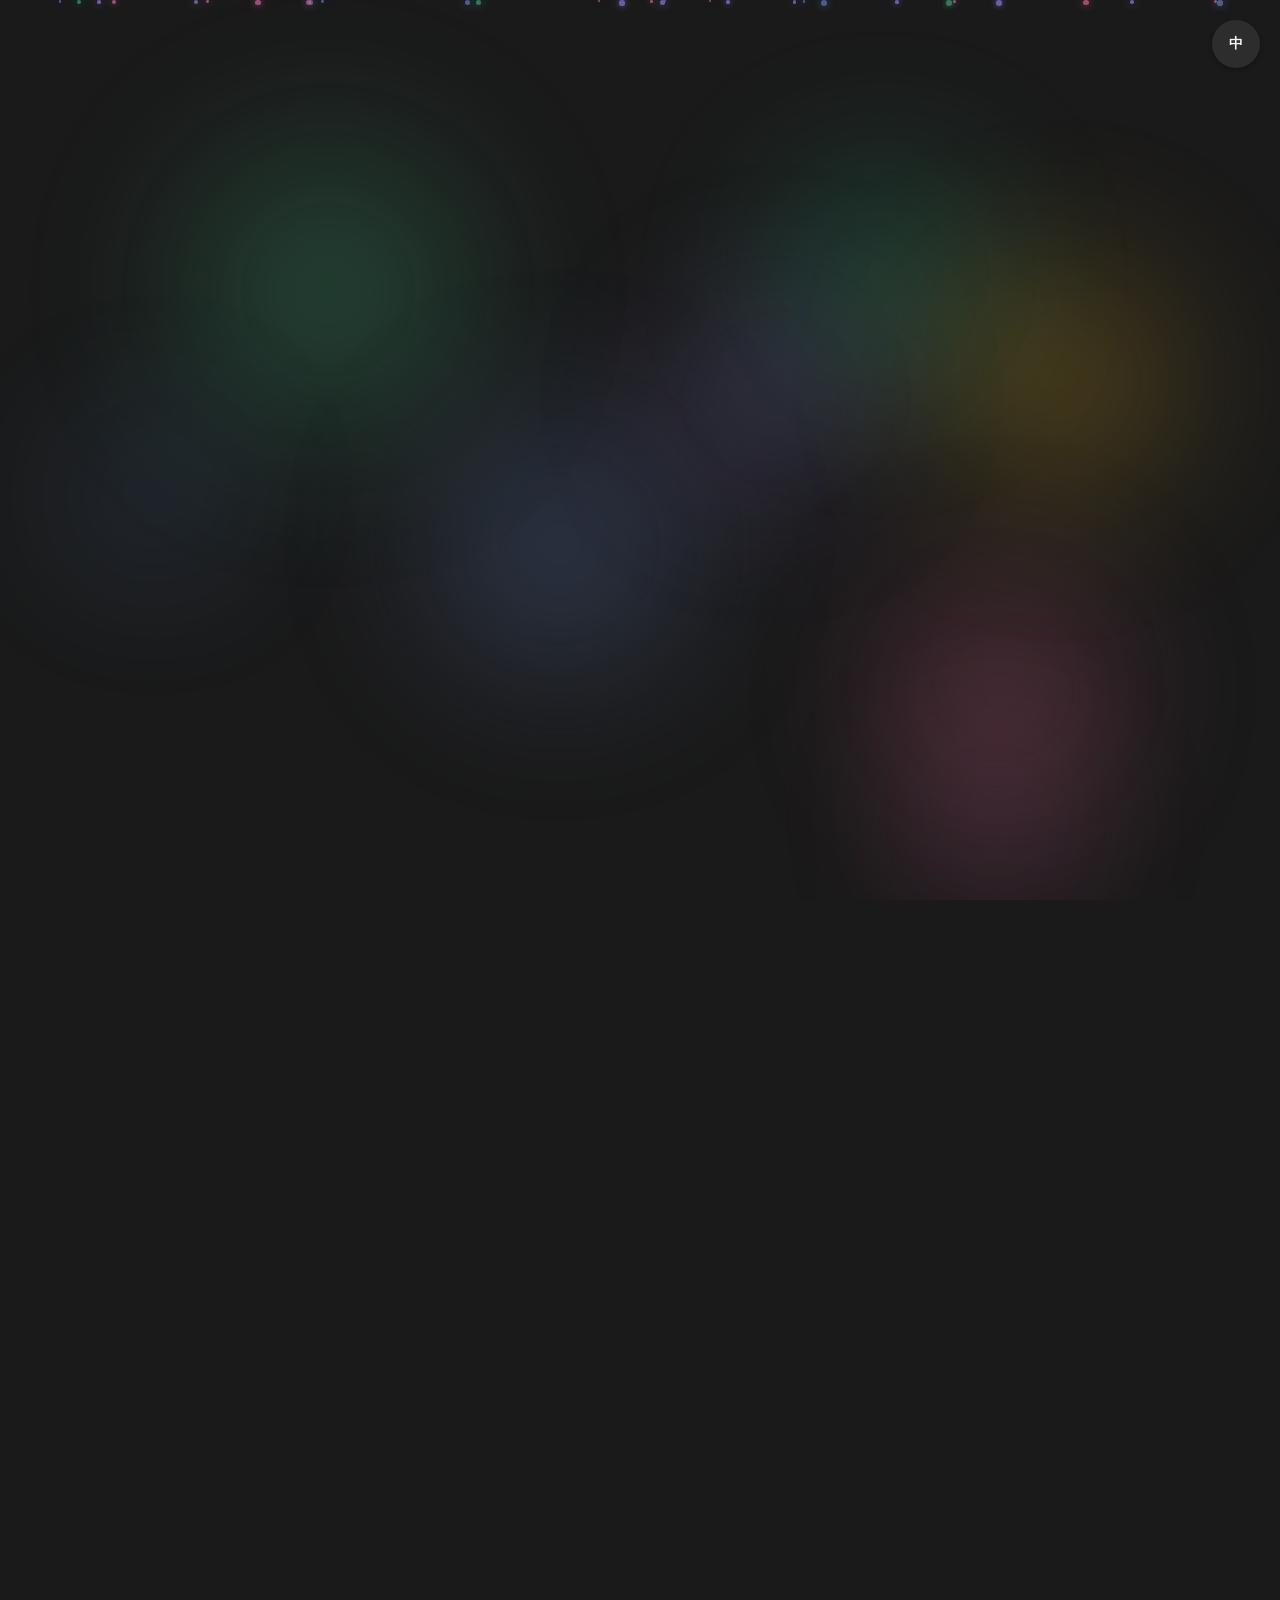
==== commit 3d3b9c03: "Update Bilibili link text in index.html" ====
--- a/index.html
+++ b/index.html
@@ -62,7 +62,7 @@
         <div class="btn-group animate-on-scroll">
             <a href="https://nebulacn.qzz.io/" target="_blank" class="btn btn-try" data-i18n="tryNow">现在试试</a>
             <a href="https://github.com/ThinkReally114/Source-UI" target="_blank" class="btn btn-github" data-i18n="githubRepo">GitHub 仓库</a>
-            <a href="#" target="_blank" class="btn btn-bilibili" data-i18n="bilibili">📺 Bilibili</a>
+            <a href="#" target="_blank" class="btn btn-bilibili" data-i18n="bilibili">参加测试</a>
         </div>
         <div class="tag-group animate-on-scroll">
             <span data-i18n="mitLicense">MIT 许可证</span>
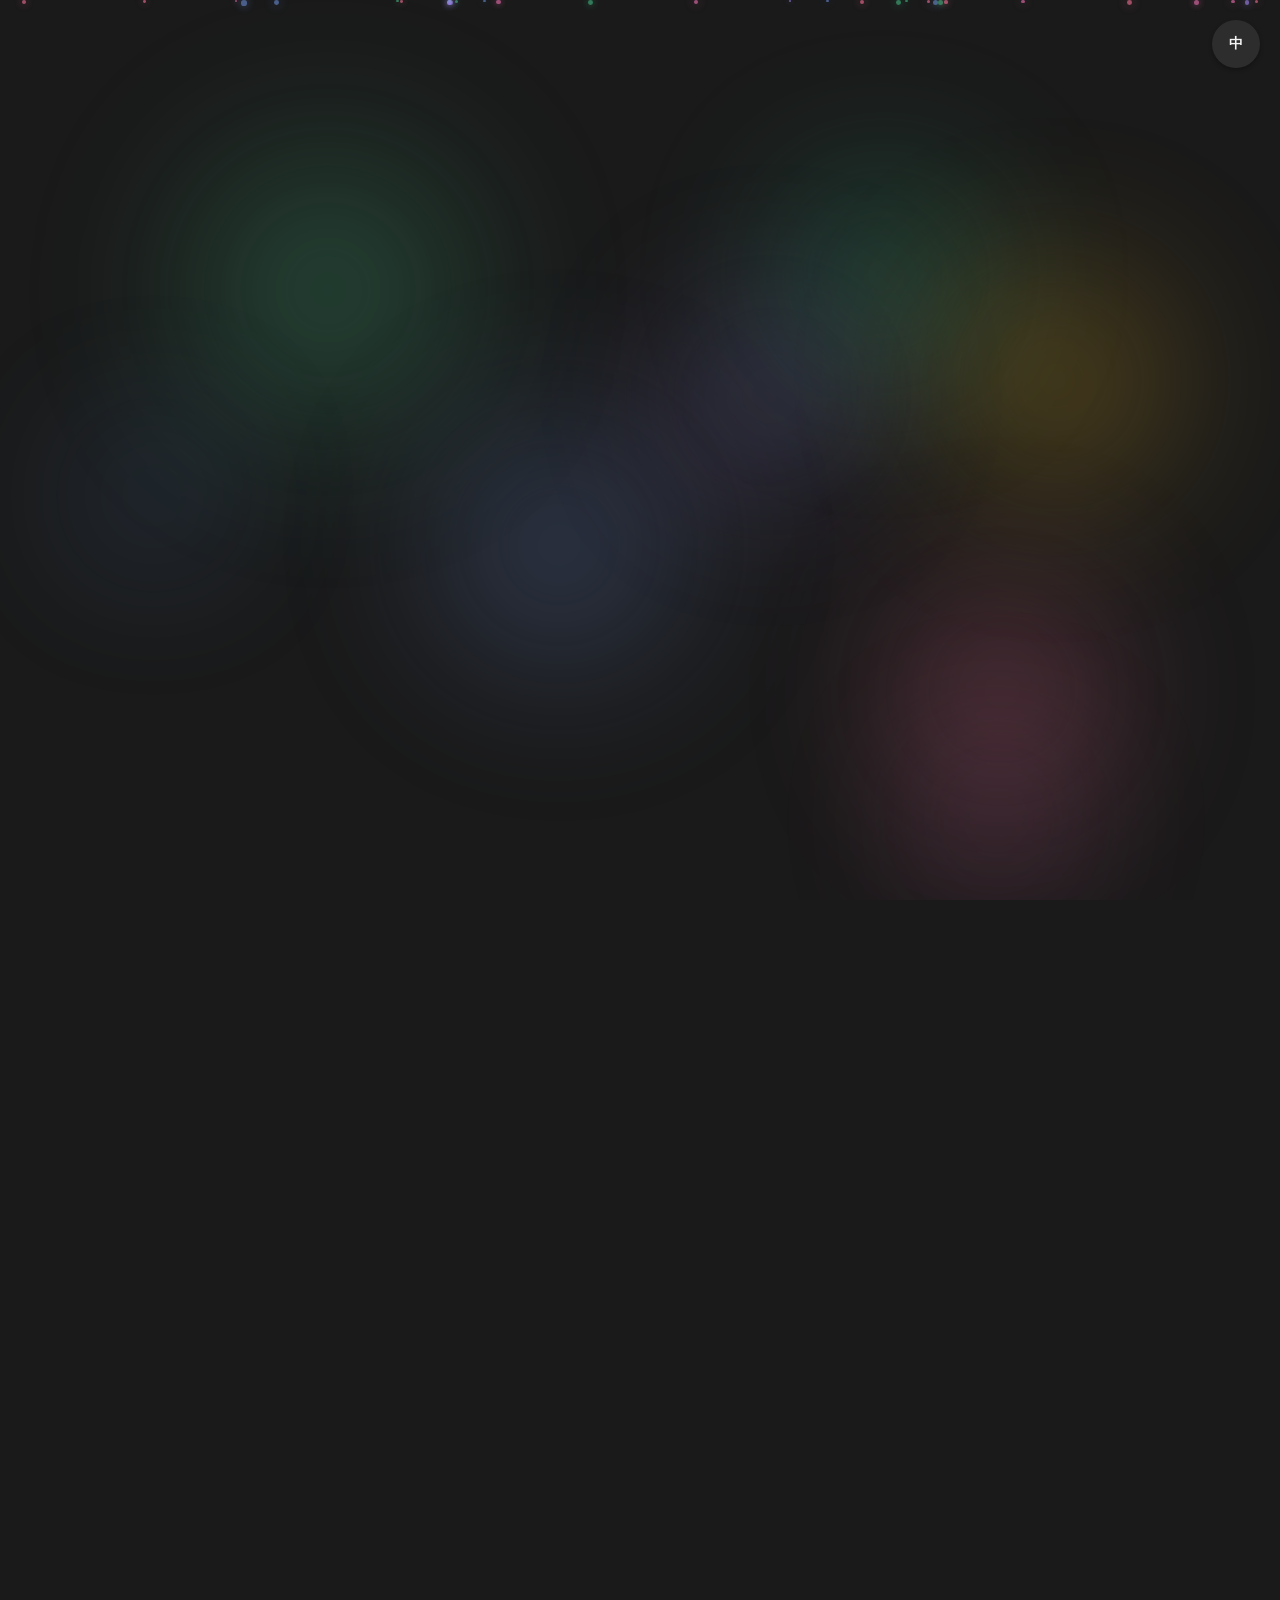
==== commit 8028c04f: "Update Bilibili link in index.html" ====
--- a/index.html
+++ b/index.html
@@ -62,7 +62,7 @@
         <div class="btn-group animate-on-scroll">
             <a href="https://nebulacn.qzz.io/" target="_blank" class="btn btn-try" data-i18n="tryNow">现在试试</a>
             <a href="https://github.com/ThinkReally114/Source-UI" target="_blank" class="btn btn-github" data-i18n="githubRepo">GitHub 仓库</a>
-            <a href="#" target="_blank" class="btn btn-bilibili" data-i18n="bilibili">参加测试</a>
+            <a href="https://sourceui.qzz.io/0002.html" target="_blank" class="btn btn-bilibili" data-i18n="bilibili">参加测试</a>
         </div>
         <div class="tag-group animate-on-scroll">
             <span data-i18n="mitLicense">MIT 许可证</span>
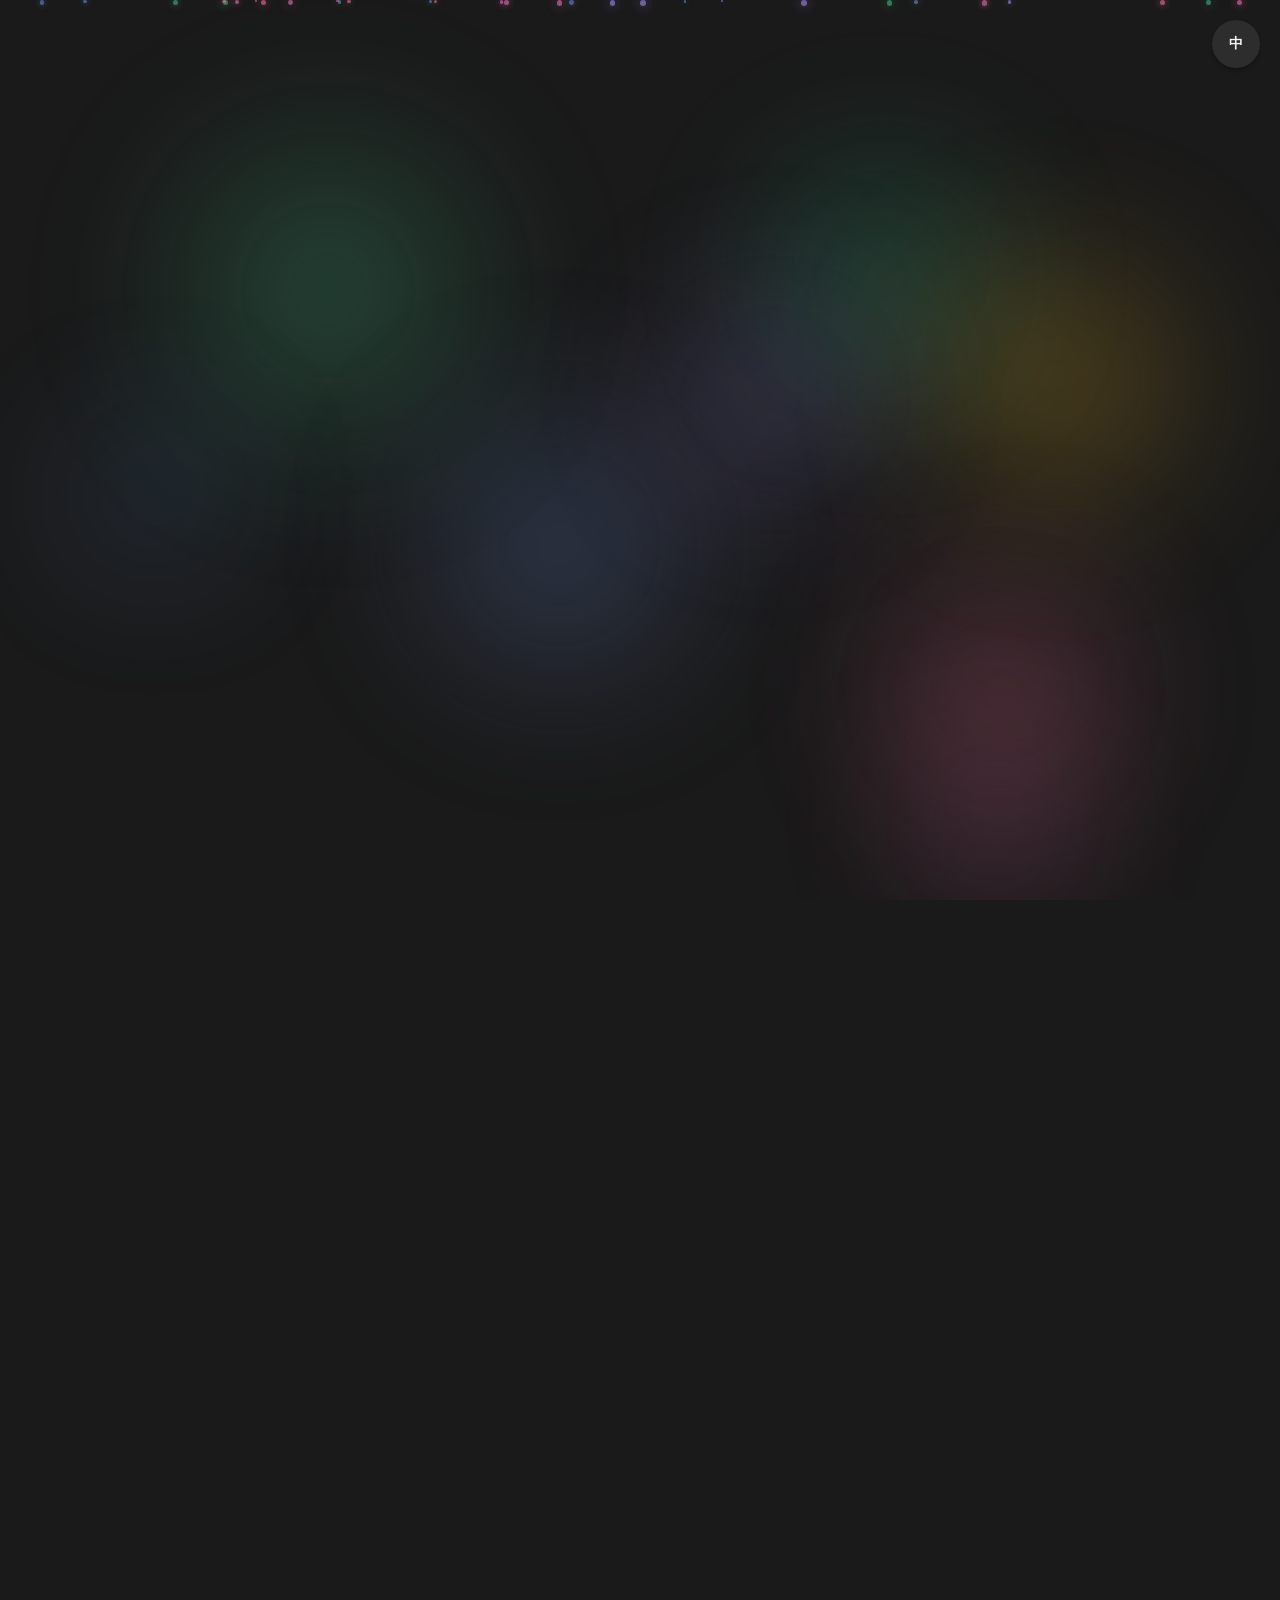
==== commit 6c0d832a: "feat: 页脚添加萌ICP备案链接" ====
--- a/index.html
+++ b/index.html
@@ -162,6 +162,7 @@
         <p data-i18n="starSupport" class="animate-on-scroll">⭐ 如果这个项目对你帮助，欢迎前往GitHub给个 Star 支持一下！</p>
         <!-- 缩小+压暗后的版权文字 -->
         <p class="copyright-text animate-on-scroll" data-i18n="copyright">© 2026 Source UI | 由 ThinkReally 开发</p>
+        <a href="https://icp.gov.moe/?keyword=20260851" target="_blank" class="icp-link animate-on-scroll">萌ICP备20260851号</a>
         <!-- 标识区 -->
         <div class="protected-badges animate-on-scroll">
             <a href="https://github.com/ThinkReally114/Source-UI" target="_blank">
--- a/index-1.css
+++ b/index-1.css
@@ -582,6 +582,18 @@
             color: var(--text-copyright);
             margin-bottom: 18px;
         }
+        /* ICP备案链接样式 */
+        .icp-link {
+            display: block;
+            font-size: 12px;
+            color: var(--text-copyright);
+            margin-bottom: 12px;
+            text-decoration: none;
+            transition: color 0.3s ease;
+        }
+        .icp-link:hover {
+            color: var(--accent-color);
+        }
         /* 标识容器样式 */
         .protected-badges {
             display: flex;
